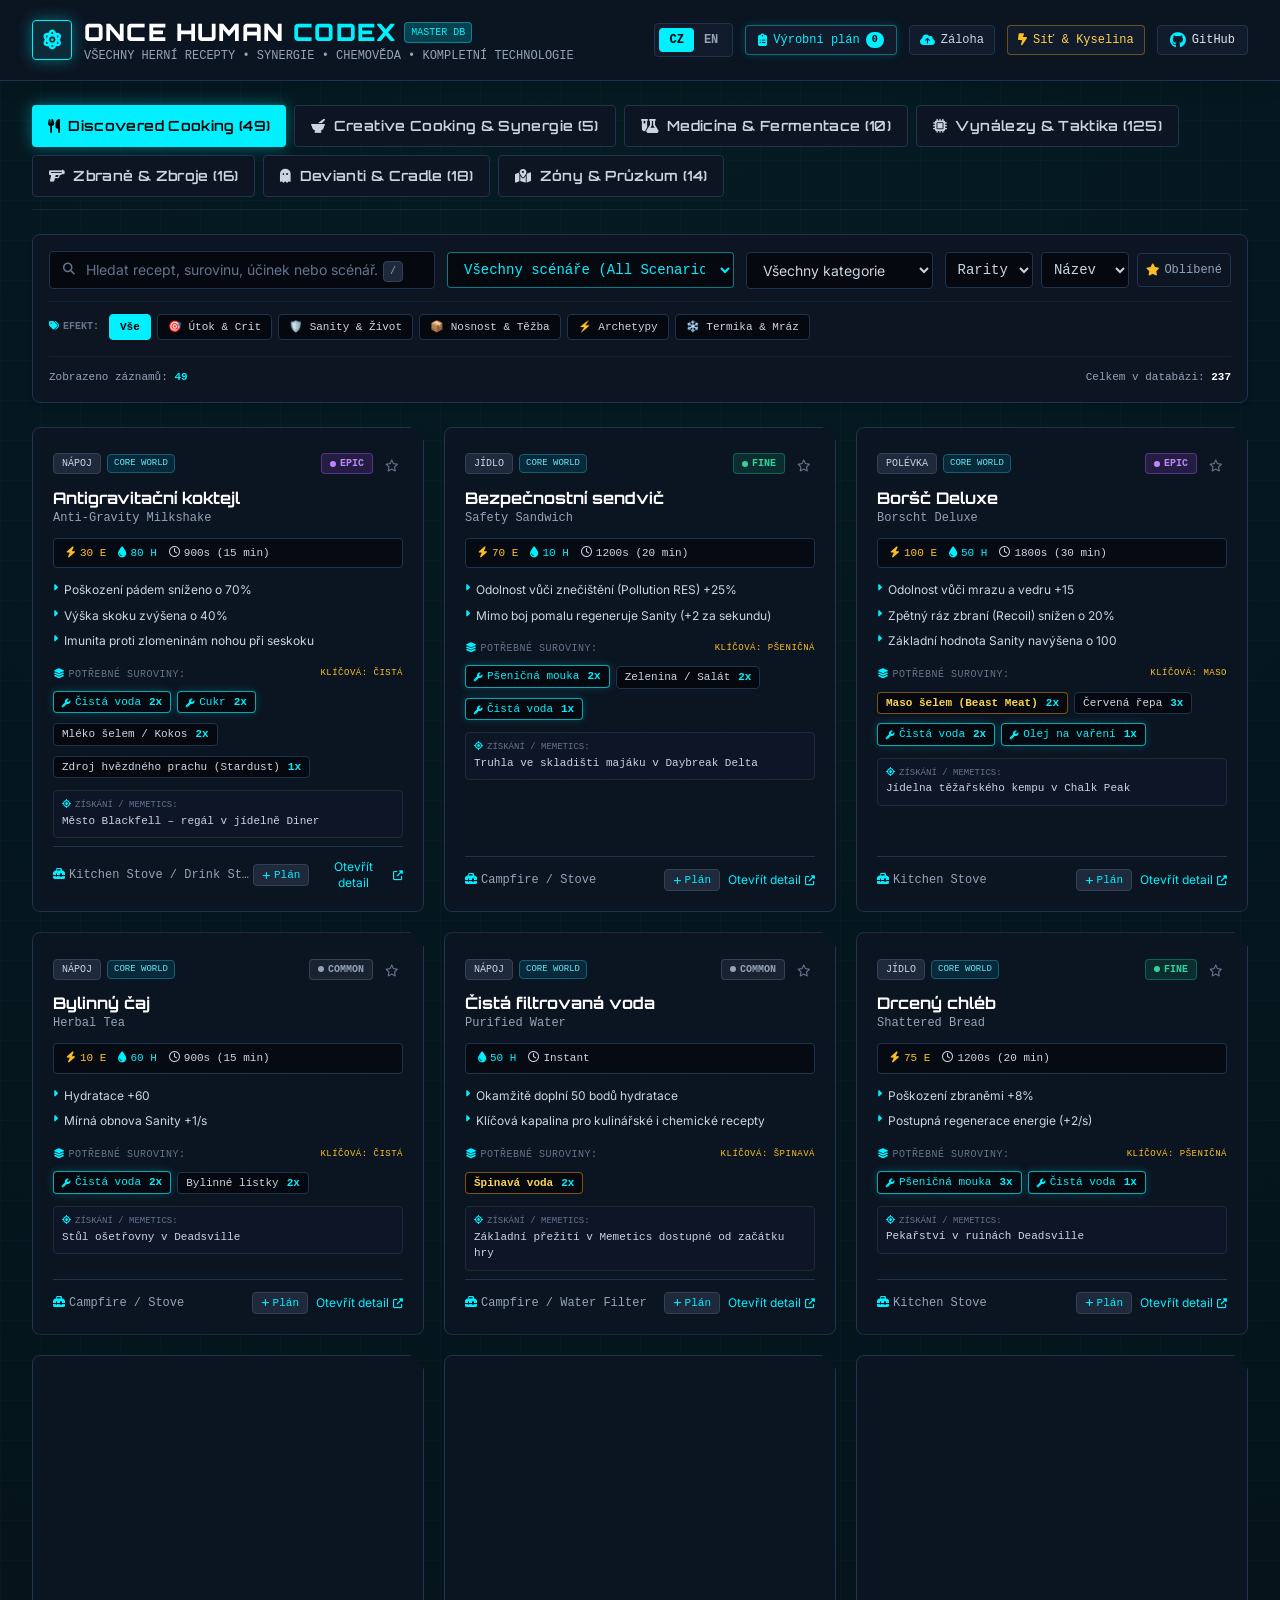
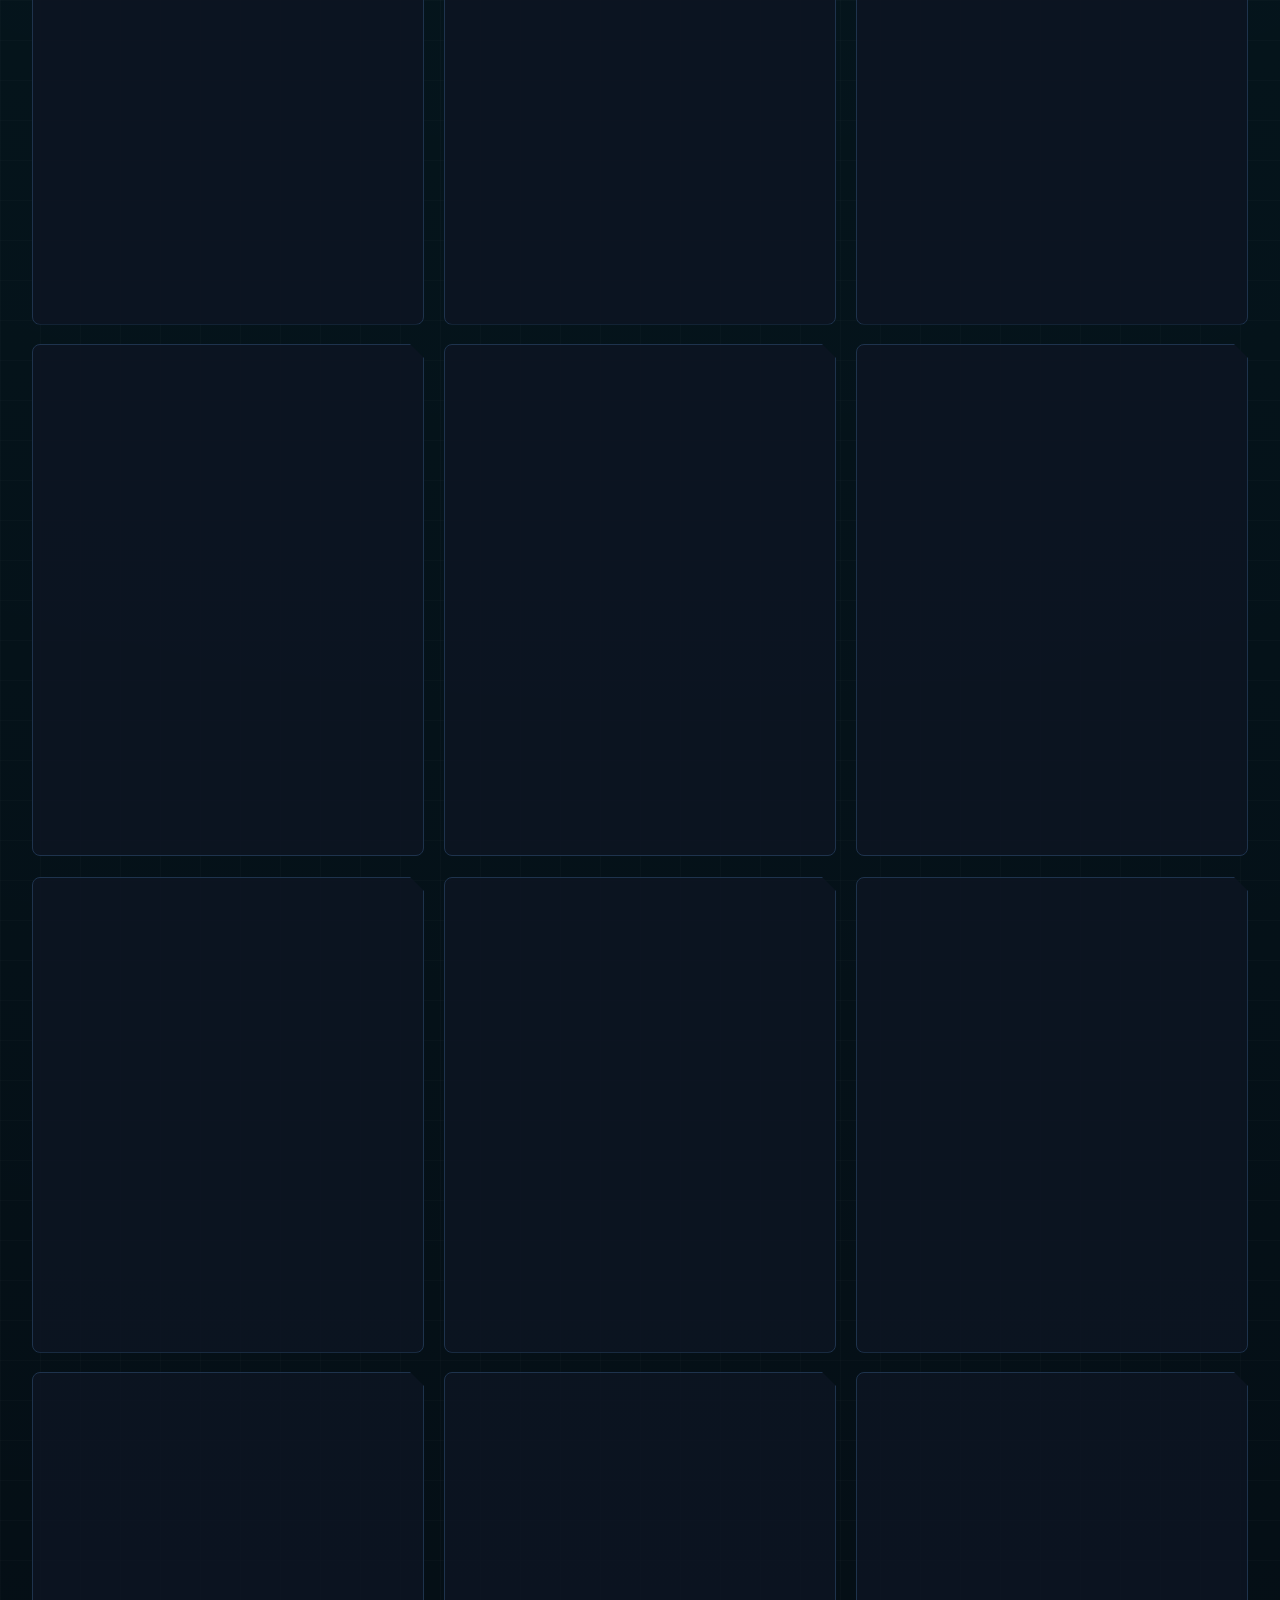
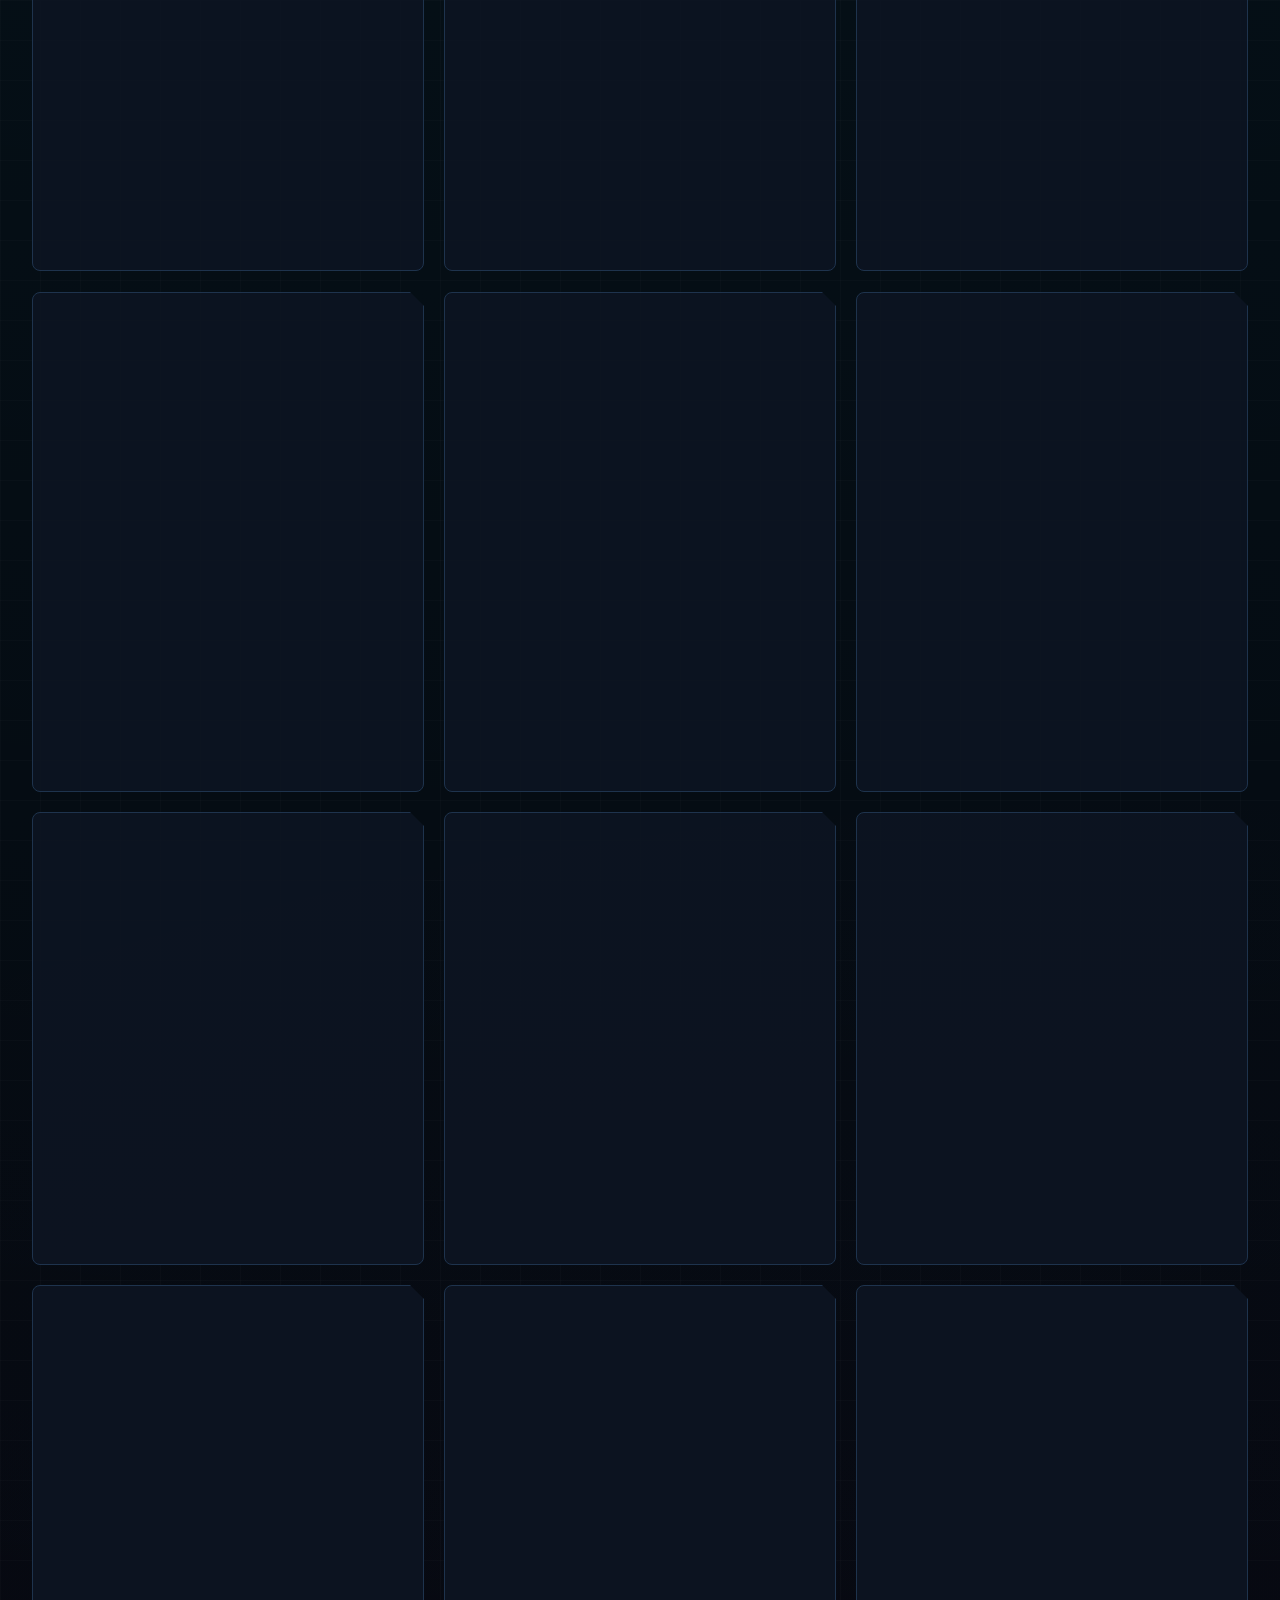
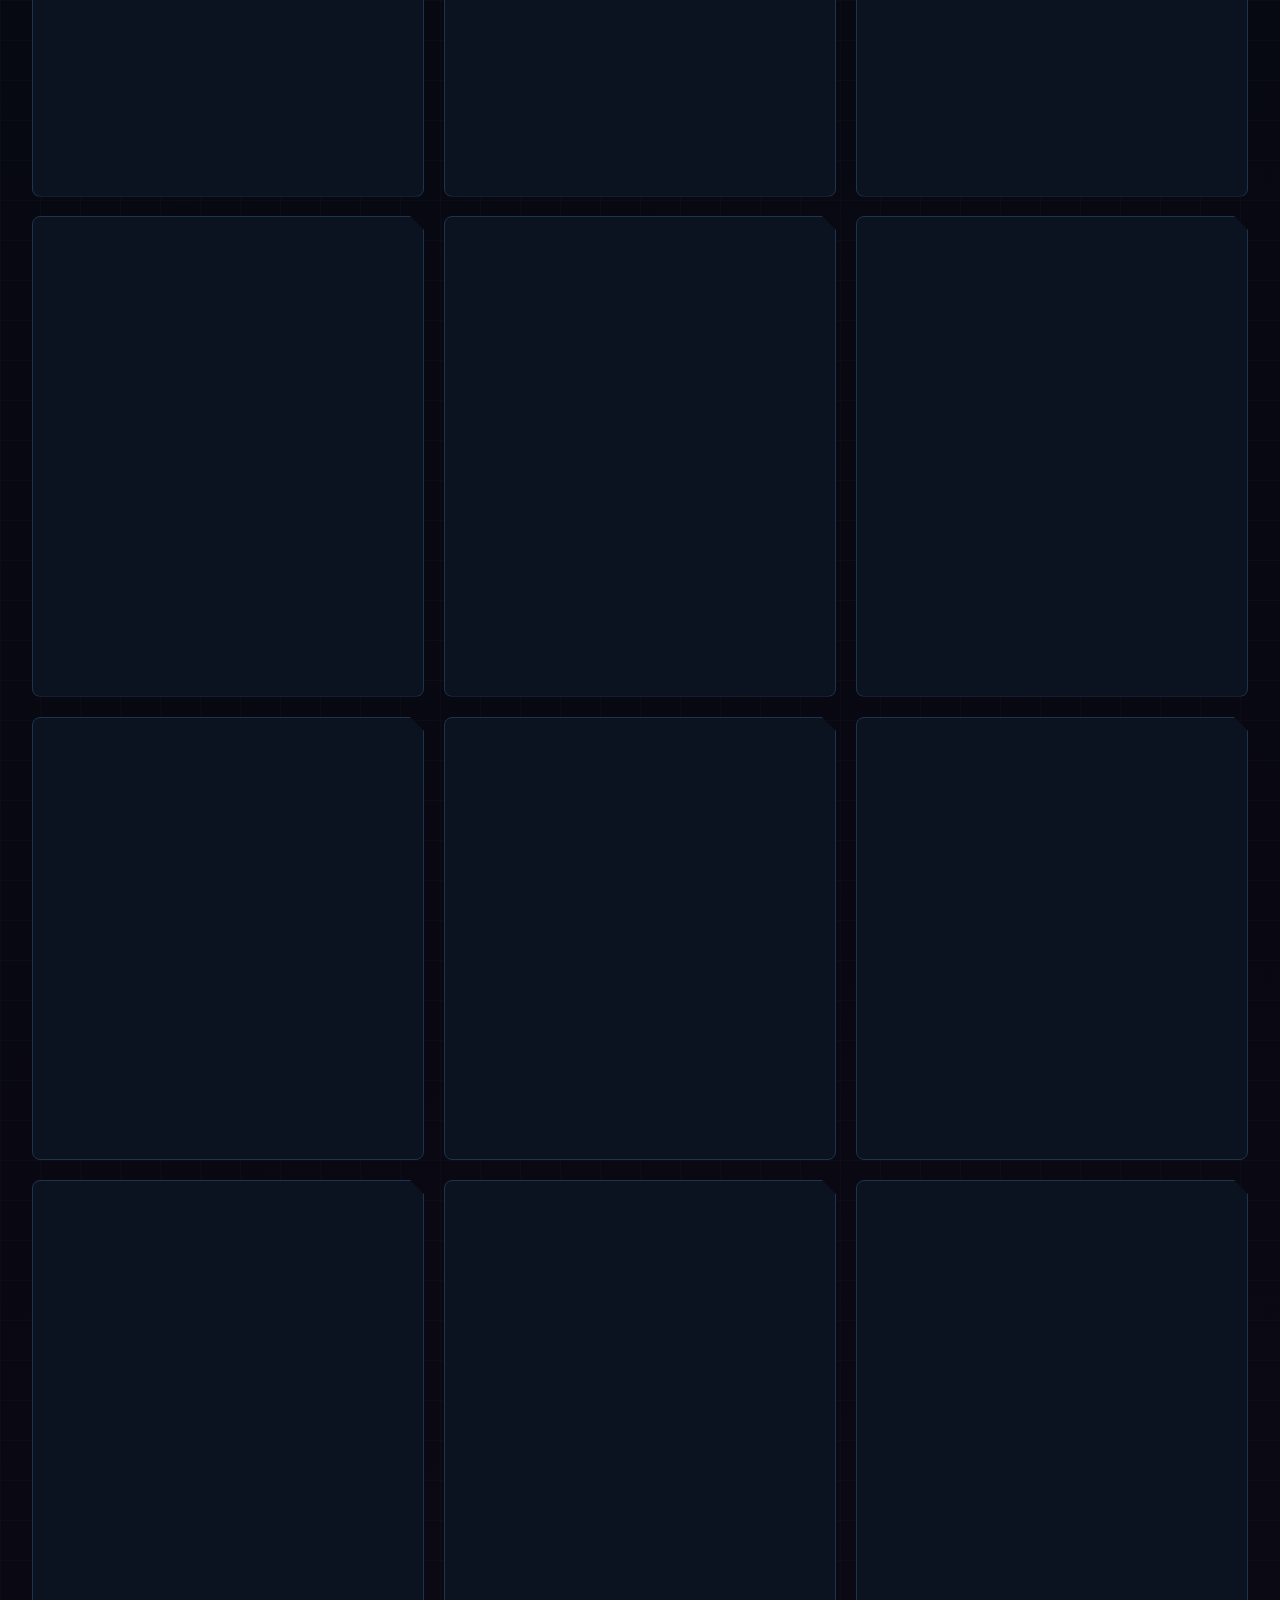
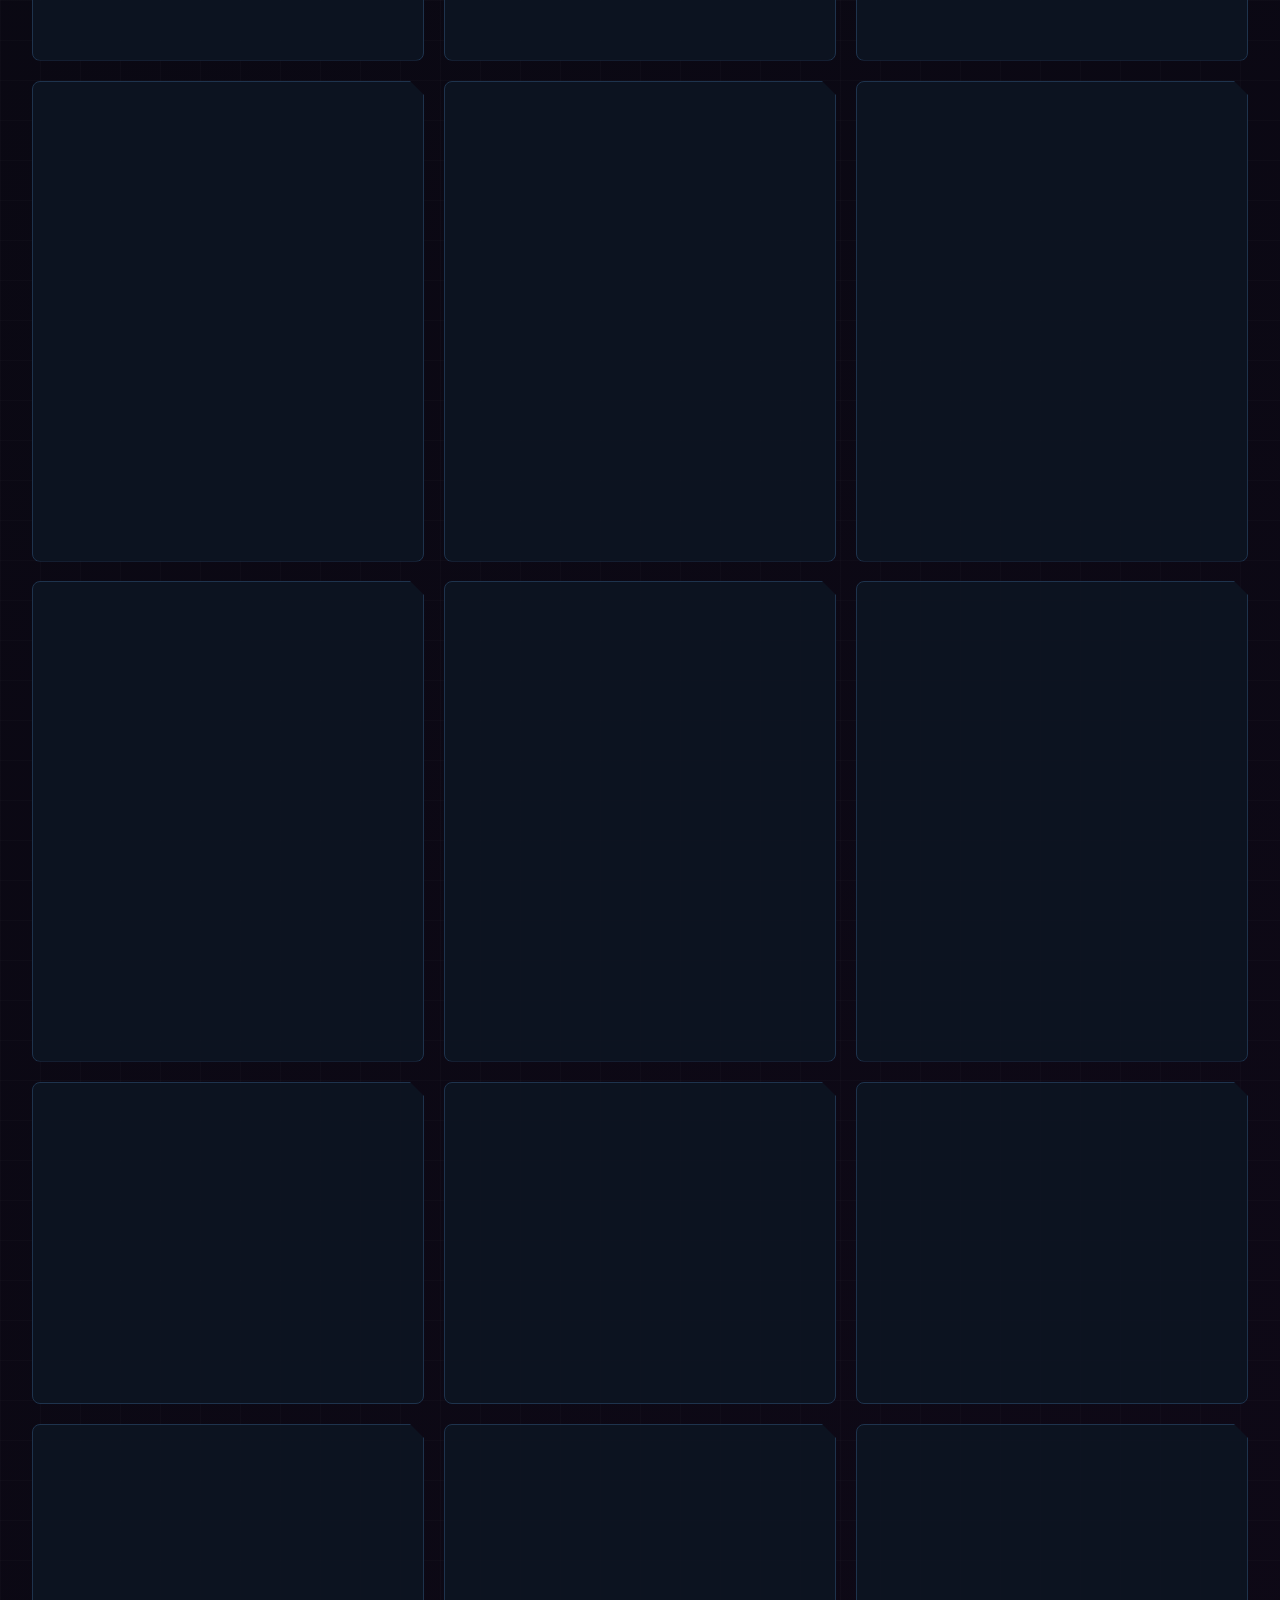
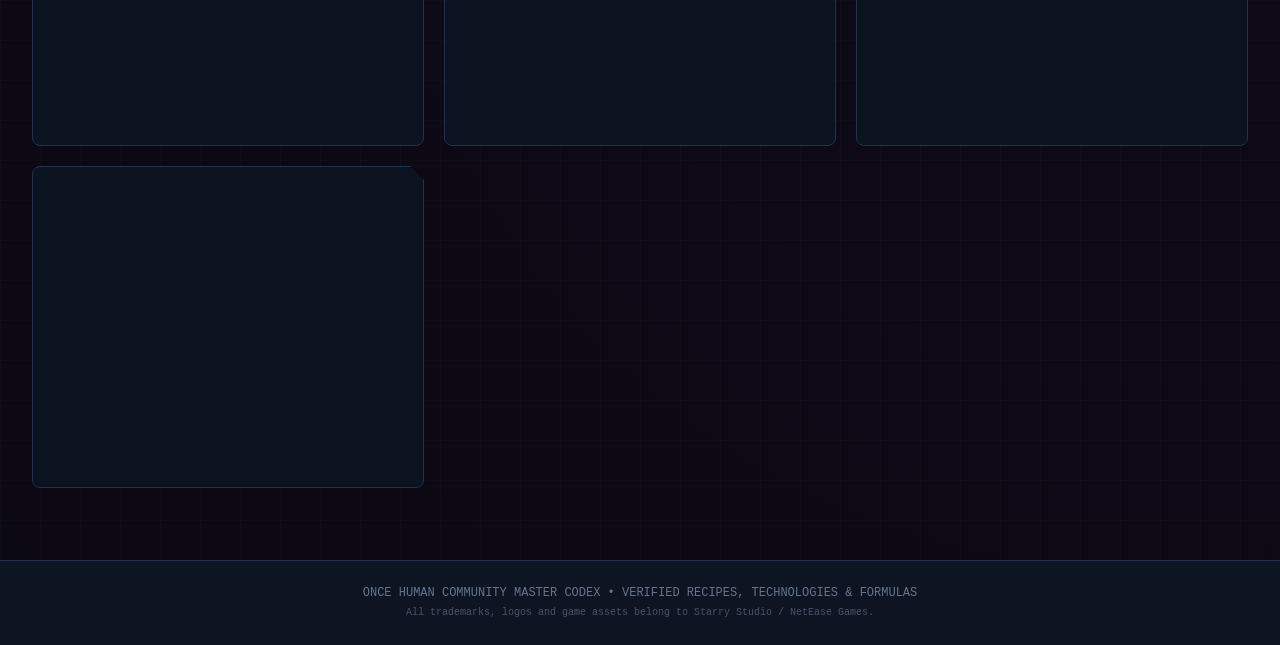
==== index.html @ 90f23971 "feat: Add interactive Power Grid & Acid Farm Automation Calculator with real-time HUD and bottleneck" ====
<!DOCTYPE html>
<html lang="cs" class="dark">
<head>
  <meta charset="UTF-8">
  <meta name="viewport" content="width=device-width, initial-scale=1.0">
  
  <title>Once Human - Master Codex & Recipe Matrix</title>
  <meta name="description" content="Kompletní komunitní databáze pro Once Human: recepty, volné vaření (Chef Matrix), synergie masových archetypů, fermentace, medicína a zbraňové vynálezy.">
  <meta name="theme-color" content="#05080f">

  <!-- Open Graph / Social Sharing -->
  <meta property="og:type" content="website">
  <meta property="og:title" content="Once Human - Master Codex & Recipe Matrix">
  <meta property="og:description" content="Kompletní komunitní databáze pro Once Human: recepty, volné vaření, synergie archetypů, chemovída a technologie.">
  <meta property="og:image" content="./icons/icon.svg">

  <!-- Favicon & PWA Manifest -->
  <link rel="icon" type="image/svg+xml" href="./icons/icon.svg">
  <link rel="manifest" href="./manifest.json">
  <link rel="apple-touch-icon" href="./icons/icon.svg">
  
  <!-- Compiled Tailwind CSS & Custom Stylesheet -->
  <link rel="stylesheet" href="./css/tailwind.min.css">
  <link rel="stylesheet" href="./css/style.css">
  
  <!-- FontAwesome Icons -->
  <link rel="stylesheet" href="https://cdnjs.cloudflare.com/ajax/libs/font-awesome/6.4.0/css/all.min.css">
  
  <!-- Google Fonts: Orbitron, Rajdhani, Inter with display=swap -->
  <link rel="preconnect" href="https://fonts.googleapis.com">
  <link rel="preconnect" href="https://fonts.gstatic.com" crossorigin>
  <link href="https://fonts.googleapis.com/css2?family=Orbitron:wght@400;600;700;900&family=Rajdhani:wght@500;600;700&family=Inter:wght@300;400;500;600;700&display=swap" rel="stylesheet">
</head>
<body class="text-slate-200 min-h-screen flex flex-col font-sans antialiased selection:bg-hud-cyan selection:text-black">

  <!-- Shared Global Portal Tooltip attached directly to body -->
  <div id="global-portal-tooltip" class="hidden opacity-0 bg-hud-surface/95 backdrop-blur-md border border-hud-cyan/80 rounded-lg p-3 shadow-[0_10px_30px_rgba(0,0,0,0.8),0_0_15px_rgba(0,240,255,0.25)] text-[11px] font-sans text-slate-200">
    <div id="portal-tooltip-header" class="font-bold text-white mb-1 flex items-center gap-1.5">
      <i class="fa-solid fa-circle-info text-hud-cyan text-xs"></i>
      <span id="portal-tooltip-name"></span>
    </div>
    <p id="portal-tooltip-loc" class="text-slate-300 text-[11px] leading-relaxed mb-2"></p>
    <div id="portal-tooltip-action" class="hidden">
      <button 
        type="button" 
        id="portal-tooltip-btn"
        class="w-full text-left bg-cyan-950/90 hover:bg-cyan-900 border border-hud-cyan/60 rounded p-1.5 text-[10px] font-mono text-hud-cyan hover:text-white flex items-center justify-between transition cursor-pointer"
      >
        <span id="portal-tooltip-btn-text"></span>
        <i class="fa-solid fa-arrow-right text-[9px]"></i>
      </button>
    </div>
  </div>

  <!-- ==================== HEADER HUD BAR ==================== -->
  <header class="sticky top-0 z-40 bg-hud-surface/90 backdrop-blur-md border-b border-hud-border shadow-lg">
    <div class="max-w-7xl mx-auto px-4 sm:px-6 lg:px-8 h-20 flex items-center justify-between">
      <!-- Title & Branding -->
      <div class="flex items-center space-x-3">
        <div class="w-10 h-10 rounded border border-hud-cyan flex items-center justify-center bg-hud-cyan/10 text-hud-cyan shadow-[0_0_15px_rgba(0,240,255,0.4)]">
          <i class="fa-solid fa-atom text-xl animate-spin-slow"></i>
        </div>
        <div>
          <div class="flex items-center space-x-2">
            <h1 class="text-xl sm:text-2xl font-orbitron font-black tracking-wider text-white">
              ONCE HUMAN <span class="text-hud-cyan">CODEX</span>
            </h1>
            <span class="text-[10px] font-mono uppercase bg-hud-cyan/20 text-hud-cyan border border-hud-cyan/40 px-1.5 py-0.5 rounded">MASTER DB</span>
          </div>
          <p id="ui-subtitle" class="text-xs font-mono text-slate-400">VŠECHNY HERNÍ RECEPTY • SYNERGIE • CHEMOVĚDA • KOMPLETNÍ TECHNOLOGIE</p>
        </div>
      </div>

      <!-- Action Buttons (Language & GitHub) -->
      <div class="flex items-center space-x-2 sm:space-x-3">
        <!-- Language Switcher -->
        <div class="flex items-center bg-hud-card border border-hud-border rounded p-1">
          <button id="lang-cs" onclick="setLanguage('cs')" class="px-2.5 py-1 rounded text-xs font-mono font-bold transition-all bg-hud-cyan text-black shadow">
            CZ
          </button>
          <button id="lang-en" onclick="setLanguage('en')" class="px-2.5 py-1 rounded text-xs font-mono font-bold transition-all text-slate-400 hover:text-white">
            EN
          </button>
        </div>

                <!-- Crafting Queue / Shopping List Button -->
        <button 
          id="queue-toggle-btn"
          onclick="openQueueModal()" 
          title="Výrobní plán a nákupní seznam surovin"
          class="relative inline-flex items-center space-x-1.5 bg-hud-card hover:bg-hud-cyan/15 border border-hud-cyan/40 hover:border-hud-cyan text-hud-cyan hover:text-white px-3 py-1.5 rounded transition-all text-xs font-mono shadow-[0_0_10px_rgba(0,240,255,0.15)] cursor-pointer"
        >
          <i class="fa-solid fa-clipboard-list text-hud-cyan"></i>
          <span class="hidden md:inline" id="queue-btn-label">Výrobní plán</span>
          <span id="queue-badge-count" class="bg-hud-cyan text-black px-1.5 py-0.2 rounded-full font-bold text-[10px] ml-1">0</span>
        </button>

                <!-- Data Backup & Sync Button -->
        <button 
          id="backup-toggle-btn"
          onclick="openBackupModal()" 
          title="Záloha a přenos dat (Export / Import)"
          class="inline-flex items-center space-x-1.5 bg-hud-card hover:bg-hud-cyan/15 border border-hud-border hover:border-hud-cyan text-slate-300 hover:text-white px-2.5 py-1.5 rounded transition-all text-xs font-mono cursor-pointer"
        >
          <i class="fa-solid fa-cloud-arrow-up text-hud-cyan"></i>
          <span class="hidden lg:inline" id="backup-btn-label">Záloha</span>
        </button>

        <!-- Power Grid & Acid Automation Calculator Button -->
        <button 
          id="grid-calc-btn"
          onclick="openGridCalcModal()" 
          title="Kalkulátor energetické sítě & farmy na kyselinu"
          class="inline-flex items-center space-x-1.5 bg-hud-card hover:bg-amber-500/15 border border-amber-500/40 hover:border-amber-400 text-amber-300 hover:text-white px-2.5 py-1.5 rounded transition-all text-xs font-mono shadow-[0_0_10px_rgba(245,158,11,0.15)] cursor-pointer"
        >
          <i class="fa-solid fa-bolt-lightning text-amber-400"></i>
          <span class="hidden md:inline" id="grid-calc-btn-label">Síť & Kyselina</span>
        </button>

        <!-- GitHub Repository Button -->
        <a href="https://github.com/bandaska-cz/Once-Human-Codex" 
           target="_blank" 
           rel="noopener noreferrer" 
           title="View on GitHub"
           class="inline-flex items-center space-x-1.5 bg-hud-card hover:bg-hud-cyan/10 border border-hud-border hover:border-hud-cyan text-slate-200 hover:text-white px-3 py-1.5 rounded transition-all text-xs font-mono">
          <i class="fa-brands fa-github text-base text-hud-cyan"></i>
          <span class="hidden sm:inline">GitHub</span>
        </a>
      </div>
    </div>
  </header>

  <!-- ==================== MAIN CONTENT CONTAINER ==================== -->
  <main class="max-w-7xl mx-auto px-4 sm:px-6 lg:px-8 py-6 flex-1 w-full">
    
    <!-- Tab Navigation Bar -->
    <div class="flex flex-wrap gap-2 mb-6 border-b border-hud-border/60 pb-3">
      <button onclick="switchTab('discovered')" id="tab-btn-discovered" class="tab-button px-4 py-2.5 rounded font-orbitron text-xs sm:text-sm font-semibold tracking-wide transition-all bg-hud-cyan text-black shadow-[0_0_15px_rgba(0,240,255,0.4)] flex items-center space-x-2">
        <i class="fa-solid fa-utensils"></i>
        <span id="tab-txt-discovered">Discovered Cooking</span>
      </button>

      <button onclick="switchTab('creative')" id="tab-btn-creative" class="tab-button px-4 py-2.5 rounded font-orbitron text-xs sm:text-sm font-semibold tracking-wide transition-all bg-hud-surface text-slate-300 hover:text-white border border-hud-border flex items-center space-x-2">
        <i class="fa-solid fa-mortar-pestle"></i>
        <span id="tab-txt-creative">Creative Cooking & Synergies</span>
      </button>

      <button onclick="switchTab('medicine')" id="tab-btn-medicine" class="tab-button px-4 py-2.5 rounded font-orbitron text-xs sm:text-sm font-semibold tracking-wide transition-all bg-hud-surface text-slate-300 hover:text-white border border-hud-border flex items-center space-x-2">
        <i class="fa-solid fa-flask-vial"></i>
        <span id="tab-txt-medicine">Medicine & Fermentation</span>
      </button>

      <button onclick="switchTab('inventions')" id="tab-btn-inventions" class="tab-button px-4 py-2.5 rounded font-orbitron text-xs sm:text-sm font-semibold tracking-wide transition-all bg-hud-surface text-slate-300 hover:text-white border border-hud-border flex items-center space-x-2">
        <i class="fa-solid fa-microchip"></i>
        <span id="tab-txt-inventions">Tech Inventions</span>
      </button>

      <button onclick="switchTab('gear')" id="tab-btn-gear" class="tab-button px-4 py-2.5 rounded font-orbitron text-xs sm:text-sm font-semibold tracking-wide transition-all bg-hud-surface text-slate-300 hover:text-white border border-hud-border flex items-center space-x-2">
        <i class="fa-solid fa-gun"></i>
        <span id="tab-txt-gear">Weapons & Armor</span>
      </button>

      <button onclick="switchTab('deviants')" id="tab-btn-deviants" class="tab-button px-4 py-2.5 rounded font-orbitron text-xs sm:text-sm font-semibold tracking-wide transition-all bg-hud-surface text-slate-300 hover:text-white border border-hud-border flex items-center space-x-2">
        <i class="fa-solid fa-ghost"></i>
        <span id="tab-txt-deviants">Deviants & Cradle</span>
      </button>

      <button onclick="switchTab('zones')" id="tab-btn-zones" class="tab-button px-4 py-2.5 rounded font-orbitron text-xs sm:text-sm font-semibold tracking-wide transition-all bg-hud-surface text-slate-300 hover:text-white border border-hud-border flex items-center space-x-2">
        <i class="fa-solid fa-map-location-dot"></i>
        <span id="tab-txt-zones">Zones & Exploration</span>
      </button>
    </div>

    <!-- Interactive Cooking Synergy Matrix / Calculator (Visible in Creative Tab) -->
    <div id="creative-calculator-panel" class="hidden mb-8 bg-hud-surface border border-hud-purple/50 rounded-lg p-5 relative overflow-hidden shadow-2xl">
      <div class="flex flex-col md:flex-row items-start md:items-center justify-between pb-4 mb-4 border-b border-hud-border gap-2">
        <div>
          <div class="flex items-center space-x-2">
            <span class="w-3 h-3 rounded-full bg-hud-purple animate-ping"></span>
            <h2 id="calc-title" class="font-orbitron font-bold text-white text-base sm:text-lg">CHEF MATRIX: VOLNÉ VAŘENÍ A ARCHETYPY</h2>
          </div>
          <p id="calc-desc" class="text-xs font-mono text-slate-400 mt-1">Naklikejte kombinaci masa a surovin pro simulaci archetypů a buffů</p>
        </div>
        <button onclick="resetSynergyCalc()" class="text-xs font-mono px-3 py-1 bg-hud-border/40 hover:bg-hud-border border border-slate-600 rounded text-slate-300 transition">
          <i class="fa-solid fa-rotate-left mr-1"></i> Reset
        </button>
      </div>

      <!-- Ingredient Selectors -->
      <div class="grid grid-cols-1 sm:grid-cols-2 lg:grid-cols-4 gap-4 mb-4">
        <!-- Slot 1: Meat Archetype -->
        <div class="bg-hud-card p-3 rounded border border-hud-border">
          <label id="lbl-slot1" class="text-[11px] font-mono text-slate-400 uppercase block mb-1">Maso / Archetyp</label>
          <select id="calc-slot-meat" onchange="calculateSynergies()" class="w-full bg-hud-bg border border-hud-border text-white text-xs rounded px-2.5 py-1.5 focus:border-hud-cyan outline-none">
            <option value="none">-- Prázdné --</option>
            <option value="deer">Pristine Deer (+Vulnerability on Bullseye)</option>
            <option value="beast">Pristine Beast (+Melee & Shrapnel)</option>
            <option value="rabbit">Pristine Rabbit (+Fast Gunner Attack)</option>
            <option value="pork">Pork (+Unstable Bomber DMG)</option>
            <option value="goat">Pristine Goat (+Burn DMG)</option>
            <option value="bear">Pristine Bear (+Shrapnel & Health)</option>
            <option value="polar_bear">Polar Bear (Way of Winter: Cryo & Frost DMG)</option>
            <option value="croc">Crocodile (+Shock DMG)</option>
            <option value="turtle">Fine Turtle (+Fortress Warfare DMG)</option>
            <option value="fish">Rare Fish (+Crit & Weakspot)</option>
          </select>
        </div>
        <!-- Slot 2: Vegetable & Crop -->
        <div class="bg-hud-card p-3 rounded border border-hud-border">
          <label id="lbl-slot2" class="text-[11px] font-mono text-slate-400 uppercase block mb-1">Zelenina / Plodina</label>
          <select id="calc-slot-veg" onchange="calculateSynergies()" class="w-full bg-hud-bg border border-hud-border text-white text-xs rounded px-2.5 py-1.5 focus:border-hud-cyan outline-none">
            <option value="none">-- Prázdné --</option>
            <option value="corn">Kukuřice / Pšenice (Energy & Stamina)</option>
            <option value="deviated_saffron">Deviated Saffron (+Crop Effect 40%)</option>
            <option value="deviated_pumpkin">Deviated Pumpkin (+PSI Intensity)</option>
            <option value="mushrooms">Morel / Matsutake (Sanity & Pollution RES)</option>
          </select>
        </div>
        <!-- Slot 3: Spice & Flavoring -->
        <div class="bg-hud-card p-3 rounded border border-hud-border">
          <label id="lbl-slot3" class="text-[11px] font-mono text-slate-400 uppercase block mb-1">Byliny & Koření</label>
          <select id="calc-slot-spice" onchange="calculateSynergies()" class="w-full bg-hud-bg border border-hud-border text-white text-xs rounded px-2.5 py-1.5 focus:border-hud-cyan outline-none">
            <option value="none">-- Prázdné --</option>
            <option value="pepper">Peppercorn (+Success Rate, Pálivý buff)</option>
            <option value="sugar">Cukr (+20% Dish Energy)</option>
            <option value="salt">Rock Salt (+100% Dish Durability)</option>
            <option value="stardust_salt">Stardust Salt (Dish never spoils, -Sanity)</option>
          </select>
        </div>
        <!-- Slot 4: Enhancer & Catalyst -->
        <div class="bg-hud-card p-3 rounded border border-hud-border">
          <label id="lbl-slot4" class="text-[11px] font-mono text-slate-400 uppercase block mb-1">Zesilovač / Katalyzátor</label>
          <select id="calc-slot-enhancer" onchange="calculateSynergies()" class="w-full bg-hud-bg border border-hud-border text-white text-xs rounded px-2.5 py-1.5 focus:border-hud-cyan outline-none">
            <option value="none">-- Bez zesilovače --</option>
            <option value="stardust">Stardust Source (+50% Buff Magnitude)</option>
            <option value="butter">Máslo (+30% Magnitude, -Non-meat)</option>
            <option value="cheese">Sýr (+30% Magnitude, -30% Trvání)</option>
            <option value="oil">Kukuřičný olej (+20% Durability)</option>
          </select>
        </div>
      </div>

      <!-- Result Card -->
      <div id="calc-result" class="p-3 bg-hud-bg/80 border border-hud-cyan/40 rounded flex flex-col sm:flex-row items-start sm:items-center justify-between gap-3">
        <div>
          <span class="text-[10px] font-mono uppercase text-hud-cyan tracking-wider">Výsledná kombinace:</span>
          <div id="calc-result-title" class="font-orbitron font-bold text-white text-sm">Základní polévka / Restovaná směs</div>
          <p id="calc-result-effects" class="text-xs font-mono text-slate-300 mt-0.5">Vyberte alespoň jednu surovinu výše pro výpočet synergie.</p>
        </div>
        <div class="text-right flex items-center space-x-3 text-xs font-mono">
          <span class="text-amber-400"><i class="fa-solid fa-bolt mr-1"></i>Energy: <strong id="calc-res-energy">0</strong></span>
          <span class="text-hud-cyan"><i class="fa-solid fa-droplet mr-1"></i>Hydration: <strong id="calc-res-hydro">0</strong></span>
        </div>
      </div>
    </div>

    <!-- Search & Filter Controls -->
    <div class="bg-hud-surface border border-hud-border rounded-lg p-4 mb-6 shadow-md">
      <div class="grid grid-cols-1 sm:grid-cols-2 lg:grid-cols-12 gap-3 items-center">
        <!-- Search Input with Keyboard shortcut indicator -->
        <div class="lg:col-span-4 relative">
          <i class="fa-solid fa-magnifying-glass absolute left-3.5 top-3 text-slate-500 text-xs"></i>
          <input 
            type="text" 
            id="searchInput" 
            oninput="handleSearch(this.value)"
            placeholder="Hledat recept, surovinu, účinek nebo scénář... (stisk /)" 
            class="w-full bg-hud-bg border border-hud-border rounded pl-9 pr-14 py-2 text-xs sm:text-sm text-white placeholder-slate-500 focus:outline-none focus:border-hud-cyan transition font-sans"
          >
          <span class="absolute right-8 top-2.5 hidden sm:inline-block text-[10px] font-mono bg-slate-800 text-slate-400 border border-slate-700 px-1.5 py-0.5 rounded pointer-events-none">/</span>
          <button id="clearSearchBtn" onclick="clearSearch()" class="hidden absolute right-3 top-2.5 text-slate-400 hover:text-white">
            <i class="fa-solid fa-xmark text-xs"></i>
          </button>
        </div>

        <!-- Scenario Filter -->
        <div class="lg:col-span-3">
          <select id="filterScenario" onchange="handleScenarioFilter(this.value)" class="w-full bg-hud-bg border border-hud-cyan/50 rounded px-3 py-2 text-xs sm:text-sm text-hud-cyan focus:outline-none focus:border-hud-cyan transition font-mono">
            <option value="all">Všechny scénáře (All Scenarios)</option>
            <option value="core">Univerzální (All Core Scenarios)</option>
            <option value="manibus">Manibus / Evolution's Call</option>
            <option value="winter">The Way of Winter (Arktický)</option>
            <option value="prismverse">Prismverse's Clash</option>
          </select>
        </div>

        <!-- Category Dropdown -->
        <div class="lg:col-span-2">
          <select id="filterCategory" onchange="handleCategoryFilter(this.value)" class="w-full bg-hud-bg border border-hud-border rounded px-3 py-2 text-xs sm:text-sm text-slate-300 focus:outline-none focus:border-hud-cyan transition">
            <option value="all">Všechny kategorie</option>
          </select>
        </div>

        <!-- Rarity, Sort & Favorites Controls -->
        <div class="lg:col-span-3 flex gap-2 items-center">
          <select id="filterRarity" onchange="handleRarityFilter(this.value)" class="w-1/3 bg-hud-bg border border-hud-border rounded px-2 py-2 text-xs sm:text-sm text-slate-300 focus:outline-none focus:border-hud-cyan transition font-mono">
            <option value="all">Rarity</option>
            <option value="Legendary">Legendary</option>
            <option value="Epic">Epic</option>
            <option value="Rare">Rare</option>
            <option value="Fine">Fine</option>
            <option value="Common">Common</option>
          </select>

          <select id="sortCriterion" onchange="handleSortChange(this.value)" class="w-1/3 bg-hud-bg border border-hud-border rounded px-2 py-2 text-xs sm:text-sm text-slate-300 focus:outline-none focus:border-hud-cyan transition font-mono">
            <option value="name-asc">A → Z</option>
            <option value="name-desc">Z → A</option>
            <option value="ing-asc">Ingredience</option>
            <option value="rarity-desc">Rarita</option>
          </select>

          <!-- Favorites Quick Toggle Button -->
          <button 
            type="button"
            id="filter-favorites-btn" 
            onclick="toggleFavoritesOnly()" 
            title="Filtrovat pouze oblíbené recepty"
            class="w-1/3 px-2 py-2 bg-hud-surface text-slate-400 hover:text-amber-400 border border-hud-border rounded text-xs font-mono flex items-center justify-center gap-1 transition cursor-pointer"
          >
            <i class="fa-solid fa-star text-amber-400"></i>
            <span class="hidden xl:inline">Oblíbené</span>
          </button>
        </div>
      </div>

            <!-- Quick Buff Effect Pills -->
      <div class="mt-3 pt-3 border-t border-hud-border/40 flex items-center gap-1.5 overflow-x-auto pb-1 text-xs font-mono">
        <span class="text-slate-500 text-[10px] uppercase font-bold shrink-0 mr-1"><i class="fa-solid fa-tags text-hud-cyan mr-1"></i>Efekt:</span>
        <button type="button" onclick="selectEffectTag('all')" id="tag-pill-all" class="tag-pill px-2.5 py-1 rounded border text-[11px] transition whitespace-nowrap bg-hud-cyan text-black border-hud-cyan font-bold shadow cursor-pointer">Vše</button>
        <button type="button" onclick="selectEffectTag('combat')" id="tag-pill-combat" class="tag-pill px-2.5 py-1 rounded border text-[11px] transition whitespace-nowrap bg-hud-bg text-slate-300 border-hud-border hover:border-hud-cyan hover:text-white cursor-pointer">🎯 Útok & Crit</button>
        <button type="button" onclick="selectEffectTag('survival')" id="tag-pill-survival" class="tag-pill px-2.5 py-1 rounded border text-[11px] transition whitespace-nowrap bg-hud-bg text-slate-300 border-hud-border hover:border-hud-cyan hover:text-white cursor-pointer">🛡️ Sanity & Život</button>
        <button type="button" onclick="selectEffectTag('utility')" id="tag-pill-utility" class="tag-pill px-2.5 py-1 rounded border text-[11px] transition whitespace-nowrap bg-hud-bg text-slate-300 border-hud-border hover:border-hud-cyan hover:text-white cursor-pointer">📦 Nosnost & Těžba</button>
        <button type="button" onclick="selectEffectTag('archetypes')" id="tag-pill-archetypes" class="tag-pill px-2.5 py-1 rounded border text-[11px] transition whitespace-nowrap bg-hud-bg text-slate-300 border-hud-border hover:border-hud-cyan hover:text-white cursor-pointer">⚡ Archetypy</button>
        <button type="button" onclick="selectEffectTag('thermal')" id="tag-pill-thermal" class="tag-pill px-2.5 py-1 rounded border text-[11px] transition whitespace-nowrap bg-hud-bg text-slate-300 border-hud-border hover:border-hud-cyan hover:text-white cursor-pointer">❄️ Termika & Mráz</button>
      </div>

      <!-- Quick Stats & Counter -->
      <div class="mt-3 pt-3 border-t border-hud-border/40 flex items-center justify-between text-[11px] font-mono text-slate-400">
        <span id="results-count">Zobrazeno záznamů: <strong class="text-hud-cyan">0</strong></span>
        <span id="total-db-count">Celkem v databázi: <strong class="text-white">0</strong></span>
      </div>
    </div>

    <!-- Recipe Cards Grid -->
    <div id="recipes-grid" class="grid grid-cols-1 md:grid-cols-2 lg:grid-cols-3 gap-5">
      <!-- Dynamic cards rendered here -->
    </div>

    <!-- Empty State -->
    <div id="empty-state" class="hidden text-center py-16 bg-hud-surface/40 border border-hud-border rounded-lg">
      <i class="fa-solid fa-radar text-4xl text-slate-600 mb-3 animate-pulse"></i>
      <h3 class="font-orbitron font-bold text-white text-base">Žádný recept nenalezen</h3>
      <p class="text-xs font-mono text-slate-400 mt-1">Zkuste upravit hledaný výraz nebo resetovat filtry scénáře a kategorií.</p>
    </div>

  </main>

  <!-- ==================== DETAIL MODAL (WITH BREADCRUMB HISTORY) ==================== -->
  <div id="detail-modal" class="hidden fixed inset-0 z-50 flex items-center justify-center p-4 bg-black/80 backdrop-blur-sm">
    <div class="bg-hud-surface border border-hud-cyan/50 rounded-lg max-w-2xl w-full p-6 relative max-h-[90vh] overflow-y-auto shadow-[0_0_30px_rgba(0,240,255,0.2)]">
      <!-- Close Button -->
      <button onclick="closeModal()" title="Zavřít (Esc)" class="absolute top-4 right-4 text-slate-400 hover:text-white transition w-8 h-8 rounded border border-hud-border flex items-center justify-center bg-hud-card">
        <i class="fa-solid fa-xmark text-sm"></i>
      </button>

      <div id="modal-content">
        <!-- Rendered dynamically -->
      </div>
    </div>
  </div>

  <!-- ==================== CRAFTING QUEUE & FARMING LIST MODAL ==================== -->
  <div id="craft-queue-modal" class="hidden fixed inset-0 z-50 flex items-center justify-center p-4 bg-black/80 backdrop-blur-sm">
    <div class="bg-hud-surface border border-hud-cyan/50 rounded-lg max-w-3xl w-full p-6 relative max-h-[90vh] overflow-y-auto shadow-[0_0_30px_rgba(0,240,255,0.25)]">
      <!-- Close Button -->
      <button onclick="closeQueueModal()" title="Zavřít (Esc)" class="absolute top-4 right-4 text-slate-400 hover:text-white transition w-8 h-8 rounded border border-hud-border flex items-center justify-center bg-hud-card cursor-pointer">
        <i class="fa-solid fa-xmark text-sm"></i>
      </button>

      <div id="queue-modal-content">
        <!-- Rendered dynamically -->
      </div>
    </div>
  </div>

  
  <!-- ==================== DATA BACKUP & SYNC MODAL ==================== -->
  <div id="backup-modal" class="hidden fixed inset-0 z-50 flex items-center justify-center p-4 bg-black/80 backdrop-blur-sm">
    <div class="bg-hud-surface border border-hud-cyan/50 rounded-lg max-w-md w-full p-6 relative max-h-[90vh] overflow-y-auto shadow-[0_0_30px_rgba(0,240,255,0.25)]">
      <!-- Close Button -->
      <button onclick="closeBackupModal()" title="Zavřít (Esc)" class="absolute top-4 right-4 text-slate-400 hover:text-white transition w-8 h-8 rounded border border-hud-border flex items-center justify-center bg-hud-card cursor-pointer">
        <i class="fa-solid fa-xmark text-sm"></i>
      </button>

      <div class="flex items-center gap-2.5 mb-2 pb-3 border-b border-hud-border">
        <div class="w-8 h-8 rounded bg-hud-cyan/10 border border-hud-cyan flex items-center justify-center text-hud-cyan">
          <i class="fa-solid fa-database text-sm"></i>
        </div>
        <div>
          <h3 id="backup-modal-title" class="font-orbitron font-bold text-white text-base">ZÁLOHA A PŘENOS DAT</h3>
          <p id="backup-modal-desc" class="text-[11px] font-mono text-slate-400">Exportujte své oblíbené recepty a výrobní plán do JSON souboru.</p>
        </div>
      </div>

      <div class="space-y-4 my-4">
        <!-- Export Box -->
        <div class="p-3.5 bg-hud-bg border border-hud-border rounded-lg">
          <div class="text-xs font-bold text-white mb-1 flex items-center gap-1.5">
            <i class="fa-solid fa-file-export text-hud-cyan"></i>
            <span>Exportovat data</span>
          </div>
          <p class="text-[11px] text-slate-400 mb-3">Stáhněte si záložní soubor obsahující vaše označené oblíbené položky i aktuální výrobní plán.</p>
          <button onclick="exportUserData()" class="w-full py-2 bg-hud-cyan/20 hover:bg-hud-cyan/30 border border-hud-cyan/60 rounded text-hud-cyan hover:text-white text-xs font-mono font-bold transition flex items-center justify-center gap-2 cursor-pointer">
            <i class="fa-solid fa-download"></i>
            <span id="btn-export-label">Stáhnout zálohu (JSON)</span>
          </button>
        </div>

        <!-- Import Box -->
        <div class="p-3.5 bg-hud-bg border border-hud-border rounded-lg">
          <div class="text-xs font-bold text-white mb-1 flex items-center gap-1.5">
            <i class="fa-solid fa-file-import text-amber-400"></i>
            <span>Importovat data</span>
          </div>
          <p class="text-[11px] text-slate-400 mb-3">Obnovte svá data ze záložního JSON souboru z jiného zařízení nebo prohlížeče.</p>
          <label class="w-full py-2 bg-slate-800 hover:bg-slate-700 border border-slate-600 rounded text-slate-200 hover:text-white text-xs font-mono font-bold transition flex items-center justify-center gap-2 cursor-pointer">
            <i class="fa-solid fa-upload"></i>
            <span id="btn-import-label">Vybrat soubor k importu</span>
            <input type="file" id="backup-file-input" accept=".json" onchange="importUserData(event)" class="hidden">
          </label>
        </div>
      </div>
    </div>
  </div>

  <!-- ==================== POWER GRID & ACID AUTOMATION CALCULATOR MODAL ==================== -->
  <div id="grid-calc-modal" class="hidden fixed inset-0 z-50 flex items-center justify-center p-4 bg-black/80 backdrop-blur-sm">
    <div class="bg-hud-surface border border-amber-500/50 rounded-lg max-w-3xl w-full p-6 relative max-h-[90vh] overflow-y-auto shadow-[0_0_30px_rgba(245,158,11,0.25)]">
      <!-- Close Button -->
      <button onclick="closeGridCalcModal()" title="Zavřít (Esc)" class="absolute top-4 right-4 text-slate-400 hover:text-white transition w-8 h-8 rounded border border-hud-border flex items-center justify-center bg-hud-card cursor-pointer">
        <i class="fa-solid fa-xmark text-sm"></i>
      </button>

      <!-- Modal Header -->
      <div class="flex items-center gap-3 mb-4 pb-3 border-b border-hud-border">
        <div class="w-10 h-10 rounded bg-amber-500/10 border border-amber-500/60 flex items-center justify-center text-amber-400 shadow-[0_0_15px_rgba(245,158,11,0.3)]">
          <i class="fa-solid fa-bolt-lightning text-lg"></i>
        </div>
        <div>
          <h3 id="grid-modal-title" class="font-orbitron font-bold text-white text-base sm:text-lg">KALKULÁTOR ENERGETICKÉ SÍTĚ & AUTOMATIZACE KYSELINY</h3>
          <p id="grid-modal-desc" class="text-xs font-mono text-slate-400">Simulace výkonu generátorů, spotřeby báze a hodinové výtěžnosti farem na kyselinu.</p>
        </div>
      </div>

      <!-- Tab Switcher (Power Grid vs Acid Farm) -->
      <div class="flex gap-2 mb-5 border-b border-hud-border/60 pb-3">
        <button id="grid-tab-btn-power" onclick="switchGridCalcTab('power')" class="px-4 py-2 rounded font-orbitron text-xs font-bold transition-all bg-amber-500 text-black shadow-[0_0_12px_rgba(245,158,11,0.4)] flex items-center gap-2">
          <i class="fa-solid fa-plug"></i>
          <span id="grid-tab-lbl-power">Energetická síť</span>
        </button>
        <button id="grid-tab-btn-acid" onclick="switchGridCalcTab('acid')" class="px-4 py-2 rounded font-orbitron text-xs font-bold transition-all bg-hud-card text-slate-300 hover:text-white border border-hud-border flex items-center gap-2">
          <i class="fa-solid fa-flask"></i>
          <span id="grid-tab-lbl-acid">Farma na kyselinu</span>
        </button>
        <button onclick="resetGridCalc()" title="Resetovat kalkulátor na výchozí hodnoty" class="ml-auto px-3 py-1.5 rounded bg-slate-800 hover:bg-slate-700 border border-slate-700 text-slate-400 hover:text-white text-xs font-mono transition flex items-center gap-1.5 cursor-pointer">
          <i class="fa-solid fa-rotate-left"></i>
          <span>Reset</span>
        </button>
      </div>

      <!-- Container where current calculator tab is dynamically rendered -->
      <div id="grid-calc-content">
        <!-- Rendered by renderGridCalc() -->
      </div>
    </div>
  </div>

  <!-- ==================== FOOTER ==================== -->
  <footer class="mt-12 bg-hud-surface border-t border-hud-border py-6 text-center text-xs font-mono text-slate-500">
    <div class="max-w-7xl mx-auto px-4">
      <p>ONCE HUMAN COMMUNITY MASTER CODEX • VERIFIED RECIPES, TECHNOLOGIES & FORMULAS</p>
      <p class="mt-1 text-[10px] text-slate-600">All trademarks, logos and game assets belong to Starry Studio / NetEase Games.</p>
    </div>
  </footer>

  <!-- ==================== SCRIPTS & DATA ==================== -->
  <script src="./data/database.js"></script>
  <script src="./js/app.js"></script>
</body>
</html>
---- css/style.css ----
/* ==========================================================================
   ONCE HUMAN CODEX - CUSTOM HUD STYLES
   ========================================================================== */

body {
  background-color: #05080f;
  background-image: 
    radial-gradient(circle at 50% 0%, rgba(0, 240, 255, 0.08) 0%, transparent 60%),
    radial-gradient(circle at 90% 90%, rgba(181, 23, 158, 0.05) 0%, transparent 50%),
    linear-gradient(to right, rgba(255, 255, 255, 0.015) 1px, transparent 1px),
    linear-gradient(to bottom, rgba(255, 255, 255, 0.015) 1px, transparent 1px);
  background-size: 100% 100%, 100% 100%, 40px 40px, 40px 40px;
}

/* Cyberpunk / Tactical HUD angled corner */
.hud-cut-tr {
  clip-path: polygon(0 0, calc(100% - 14px) 0, 100% 14px, 100% 100%, 0 100%);
}

/* Global Body-Level Floating Tooltip (Immune to card clipping) */
#global-portal-tooltip {
  position: fixed;
  width: 290px;
  max-width: calc(100vw - 32px);
  z-index: 99999;
  pointer-events: auto;
  transition: opacity 0.15s ease-out, transform 0.15s ease-out;
}

#global-portal-tooltip::before {
  content: '';
  position: absolute;
  top: -8px;
  bottom: -8px;
  left: -8px;
  right: -8px;
  background: transparent;
  z-index: -1;
}

/* Custom Tactical Scrollbars */
::-webkit-scrollbar {
  width: 6px;
  height: 6px;
}
::-webkit-scrollbar-track {
  background: #05080f;
}
::-webkit-scrollbar-thumb {
  background: #1e334d;
  border-radius: 3px;
}
::-webkit-scrollbar-thumb:hover {
  background: #00f0ff;
}

/* Modern Web Performance: Off-screen card rendering deferral */
.recipe-card-deferred {
  content-visibility: auto;
  contain-intrinsic-size: auto none auto 280px;
}

/* Subtle glow animations */
@keyframes pulseGlow {
  0%, 100% { opacity: 0.6; }
  50% { opacity: 1; }
}
.animate-pulse-glow {
  animation: pulseGlow 3s ease-in-out infinite;
}
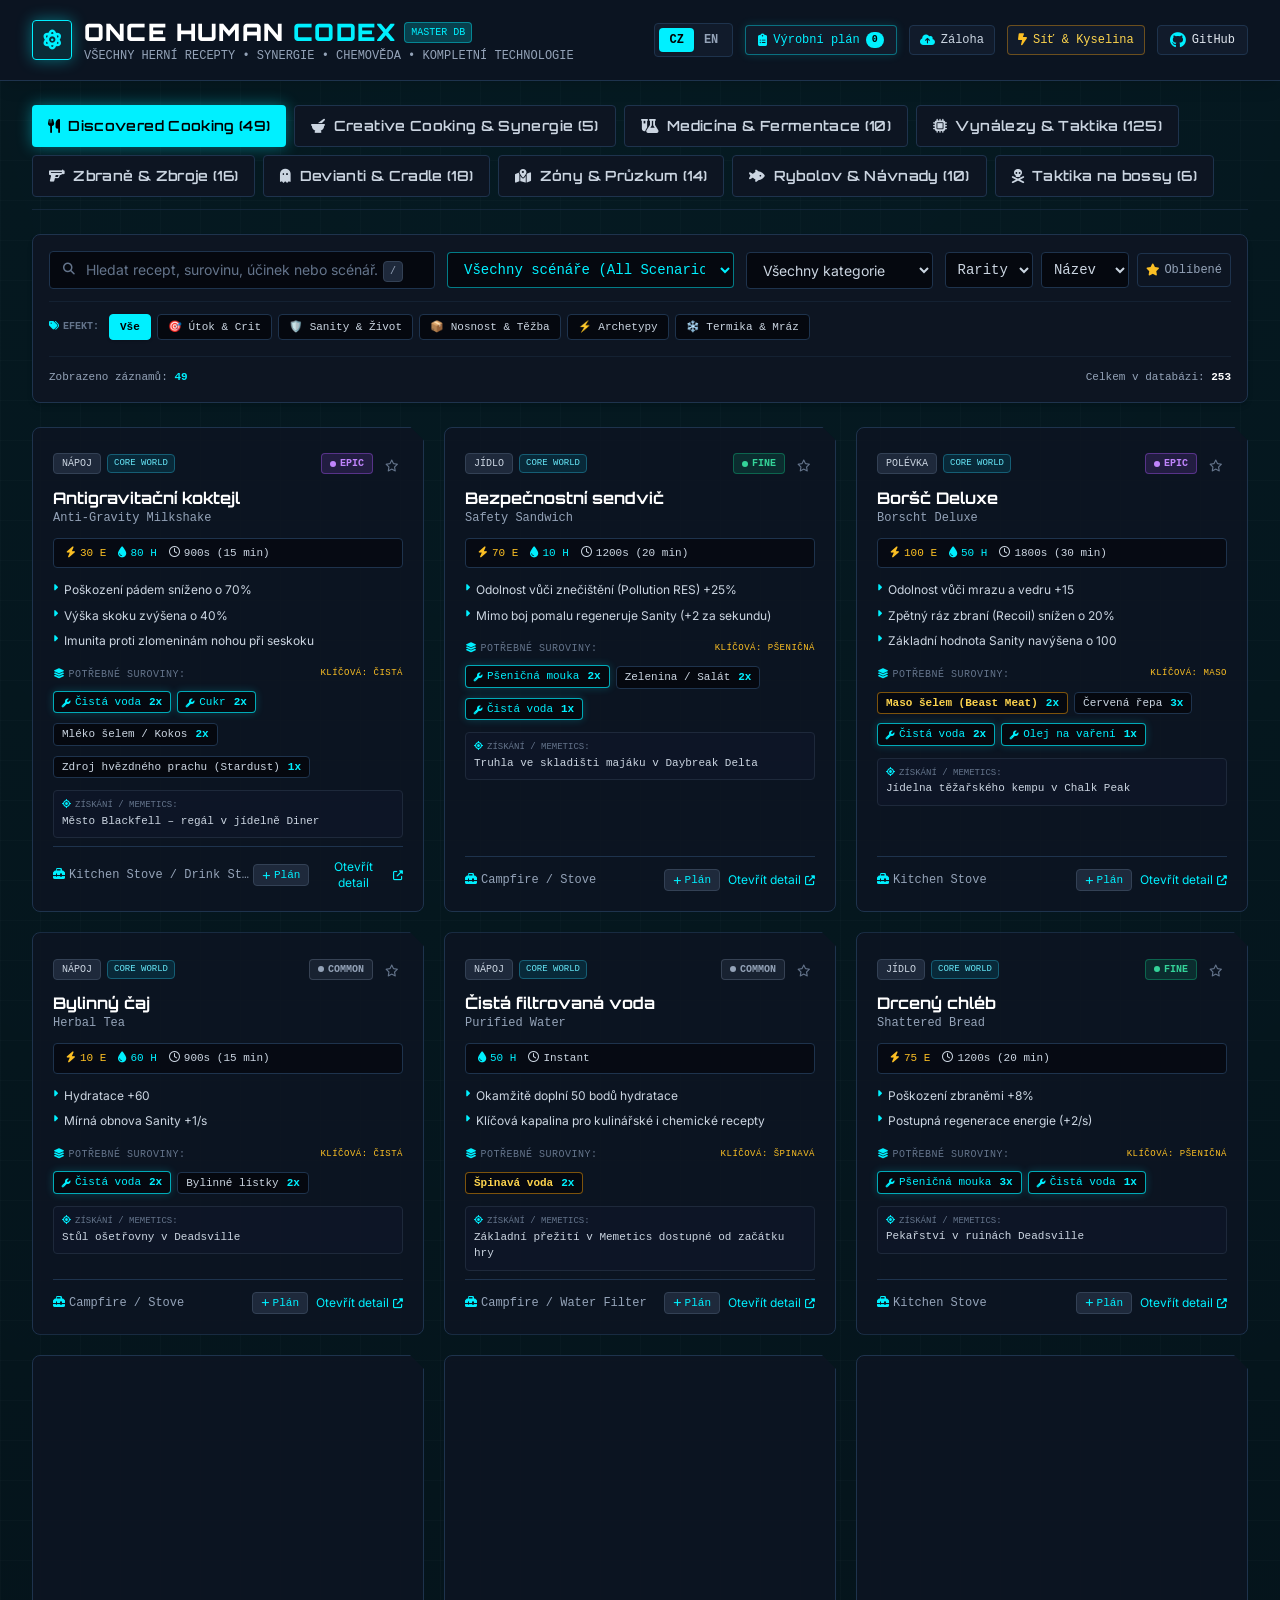
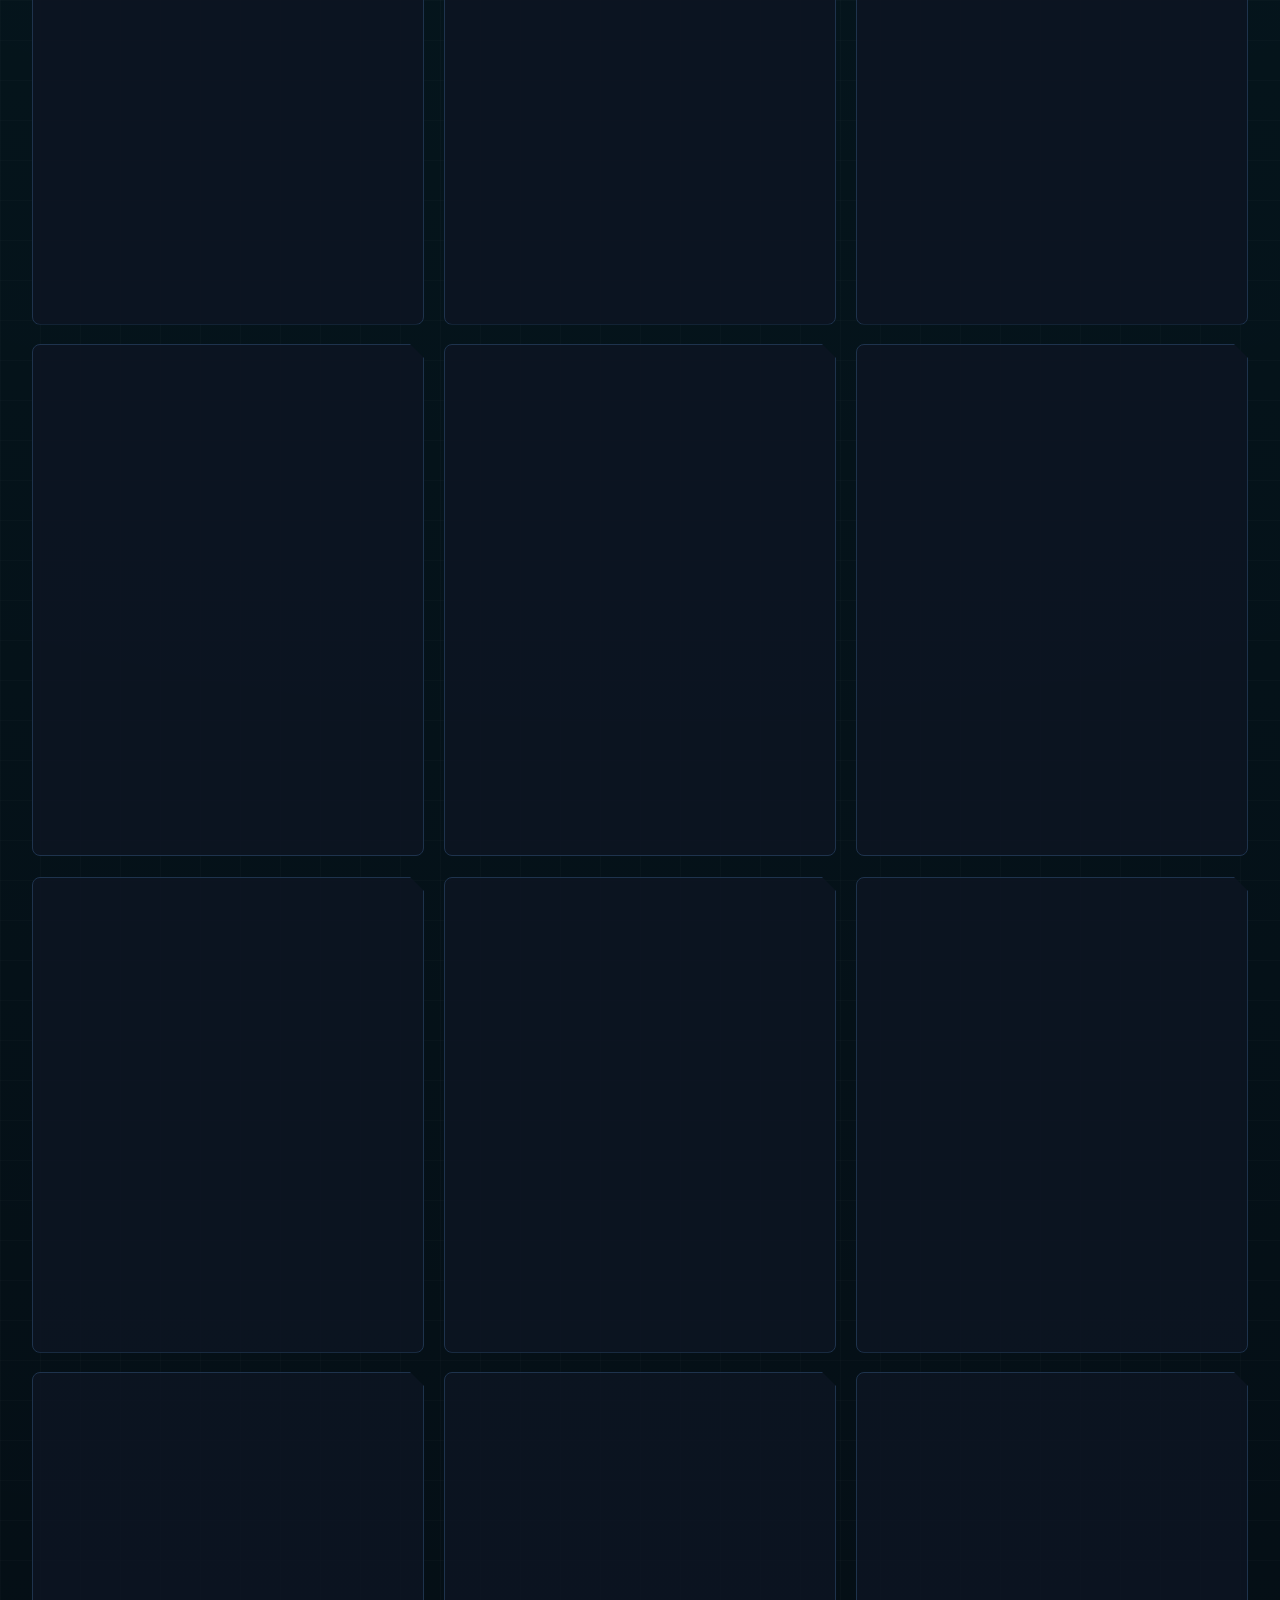
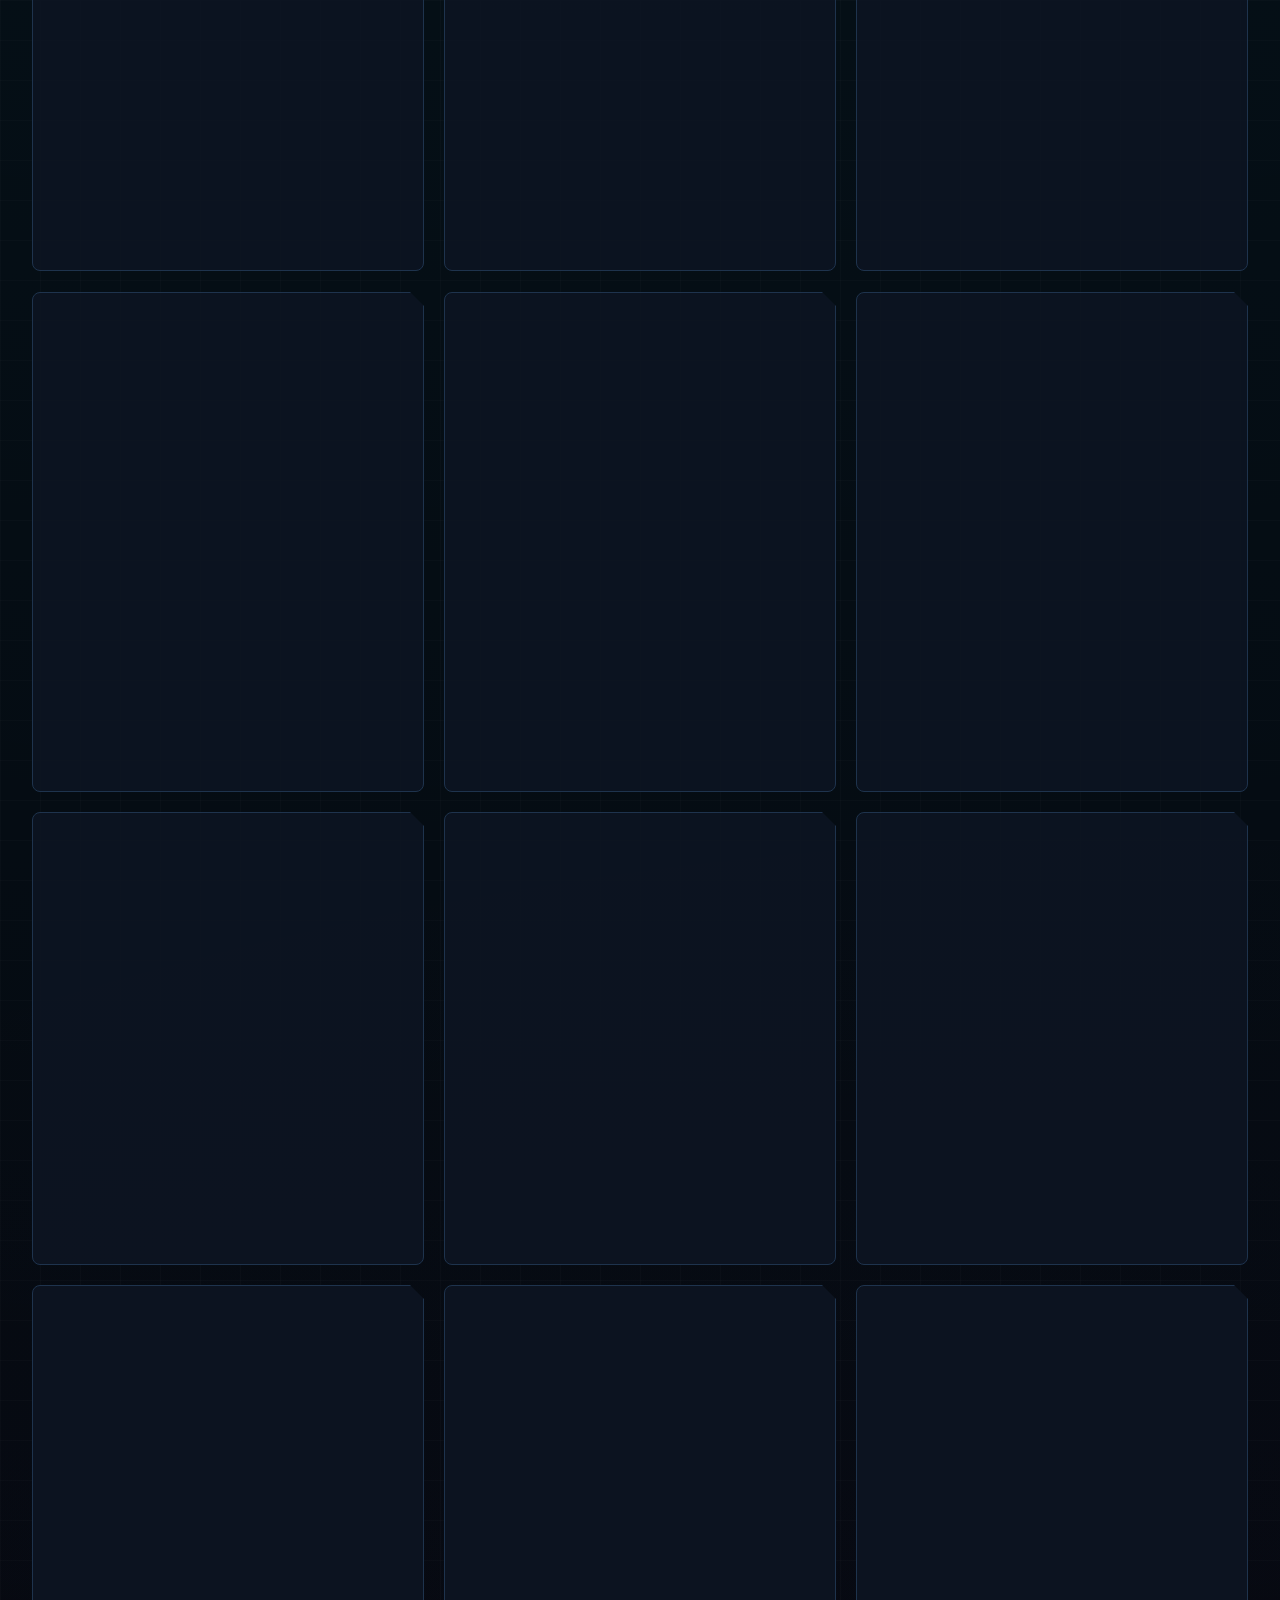
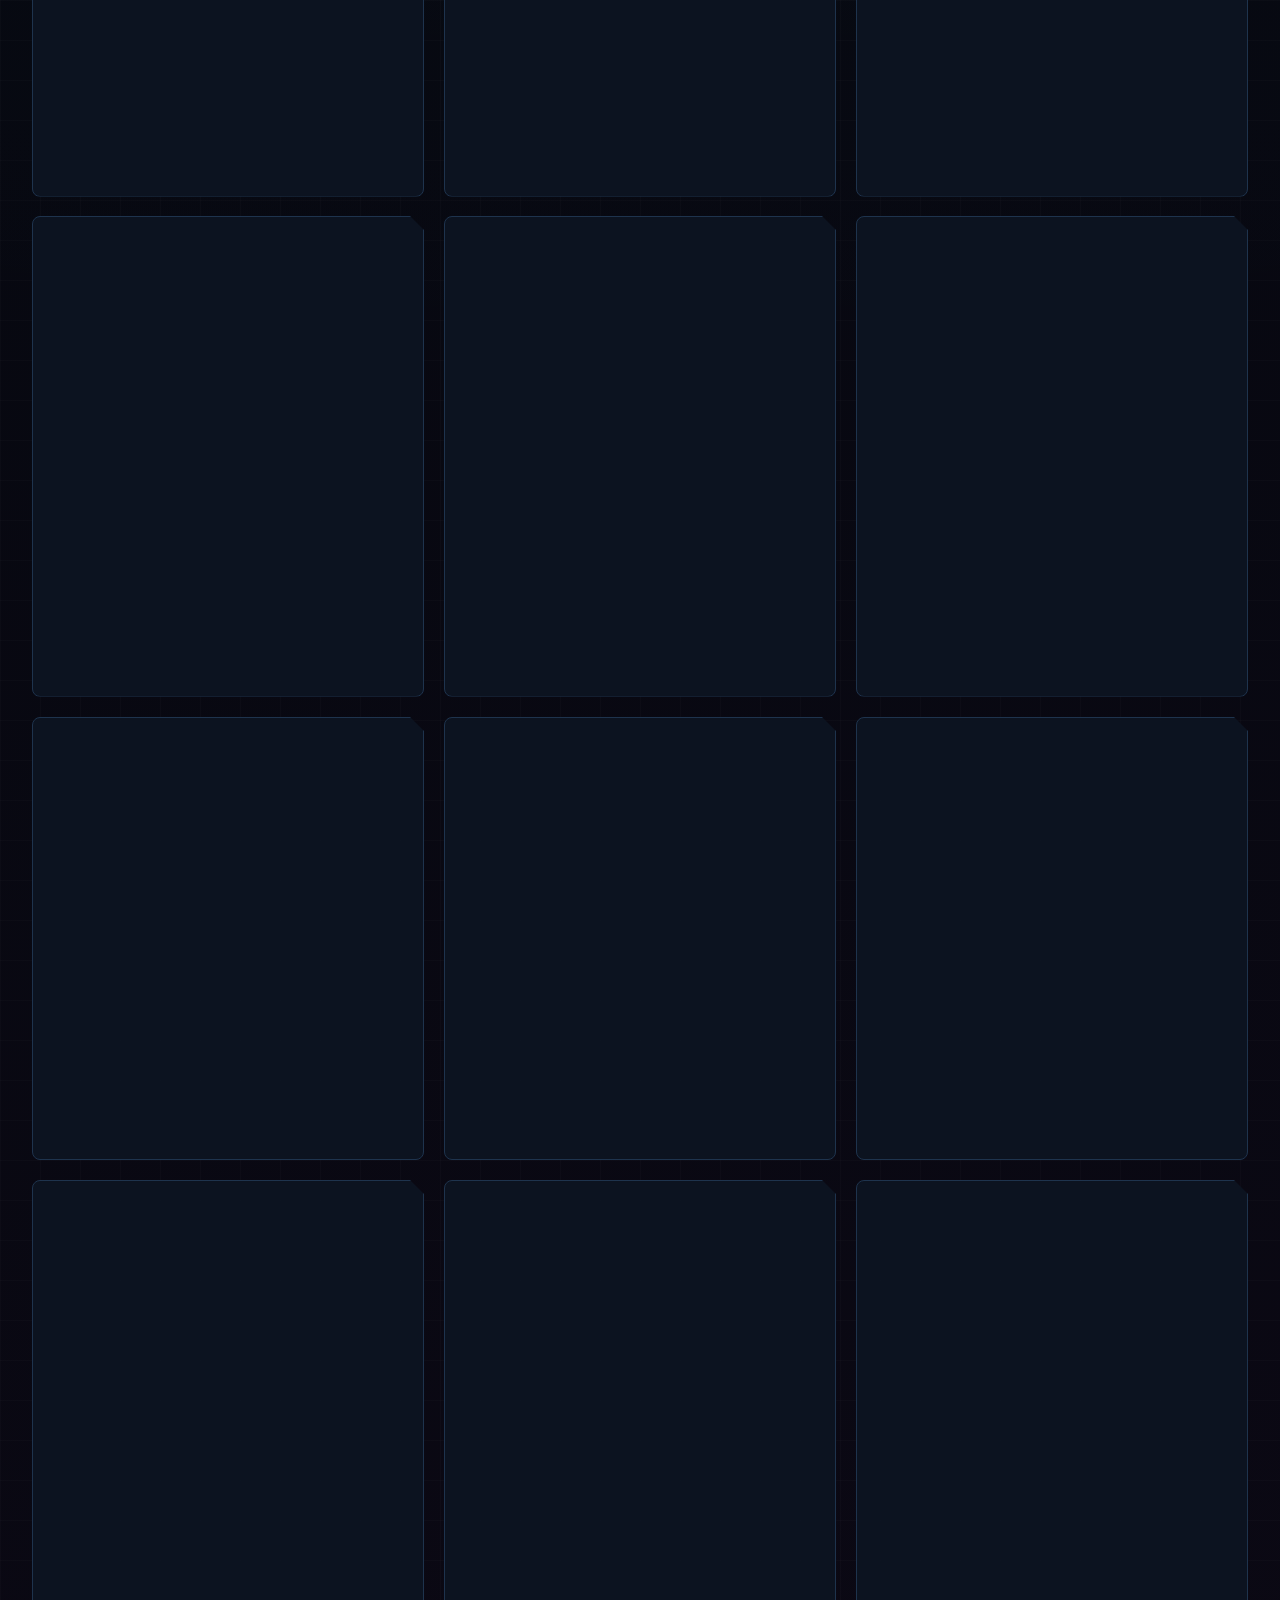
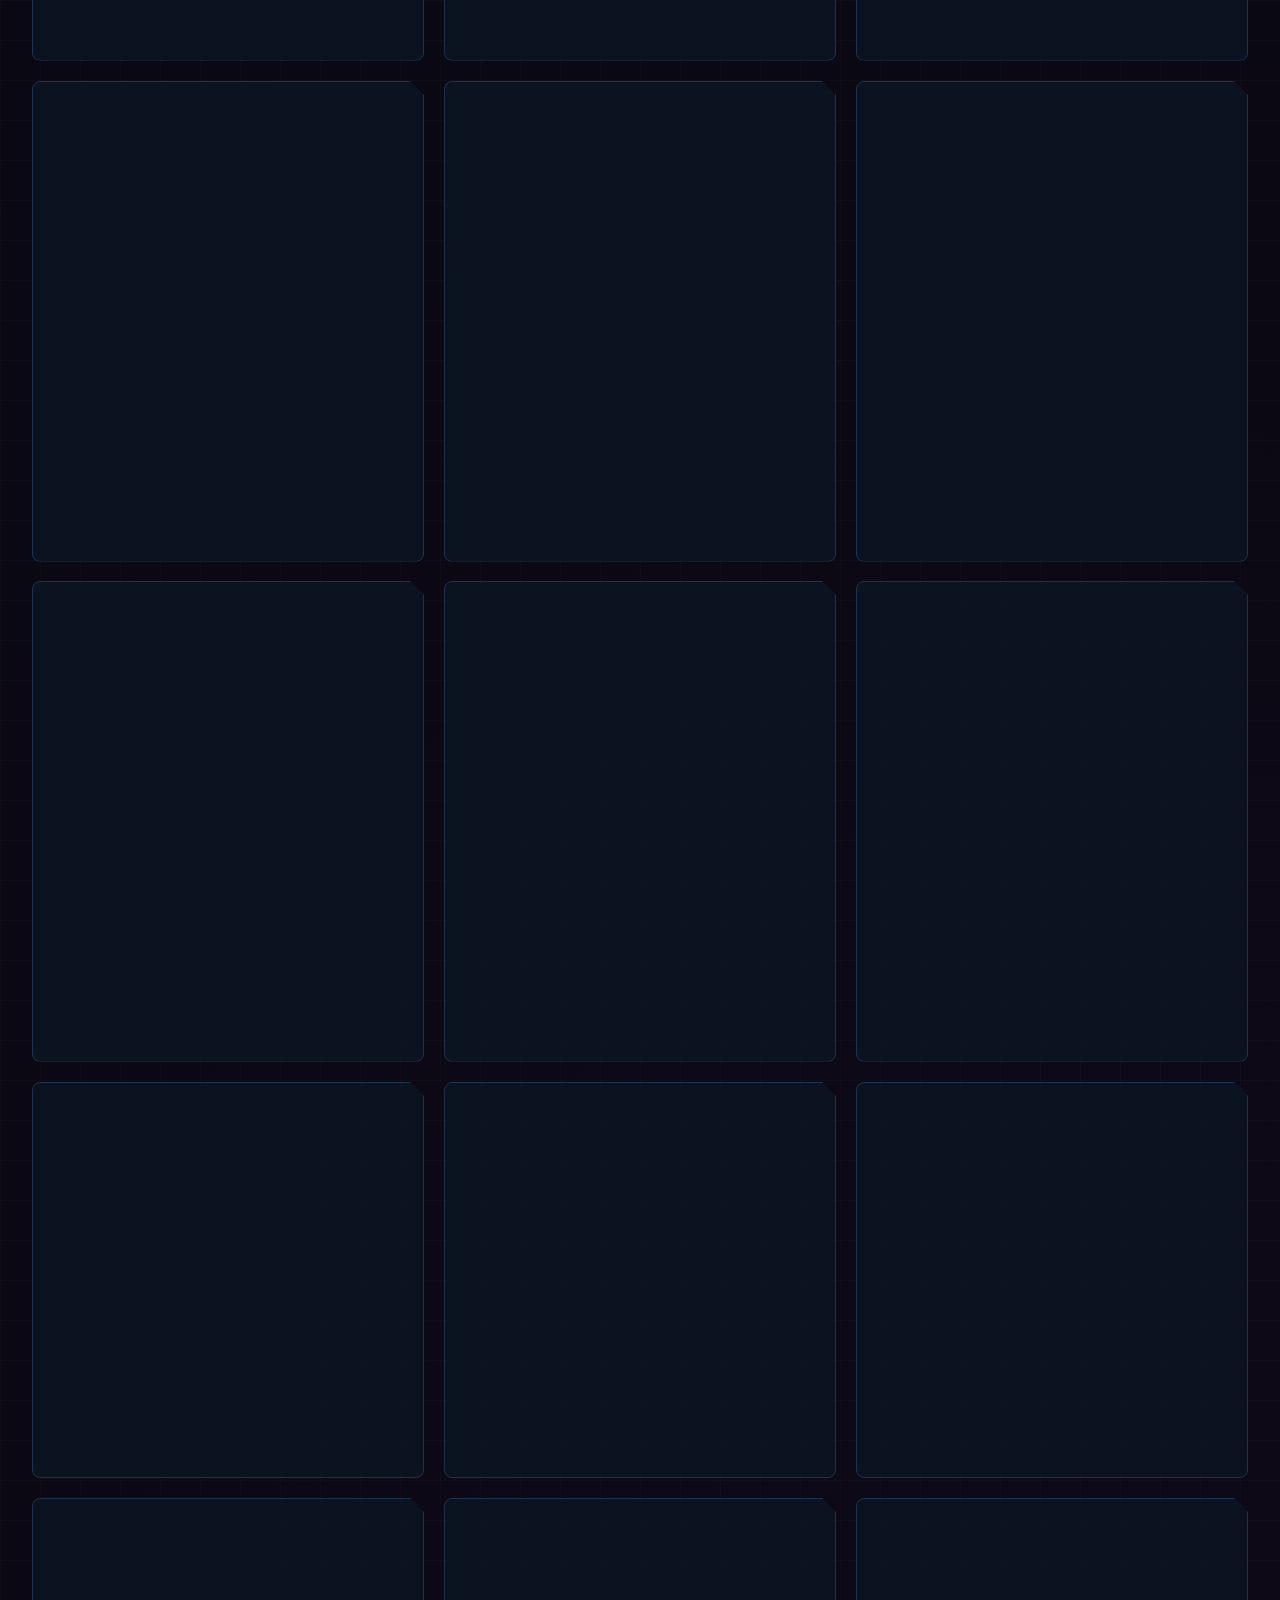
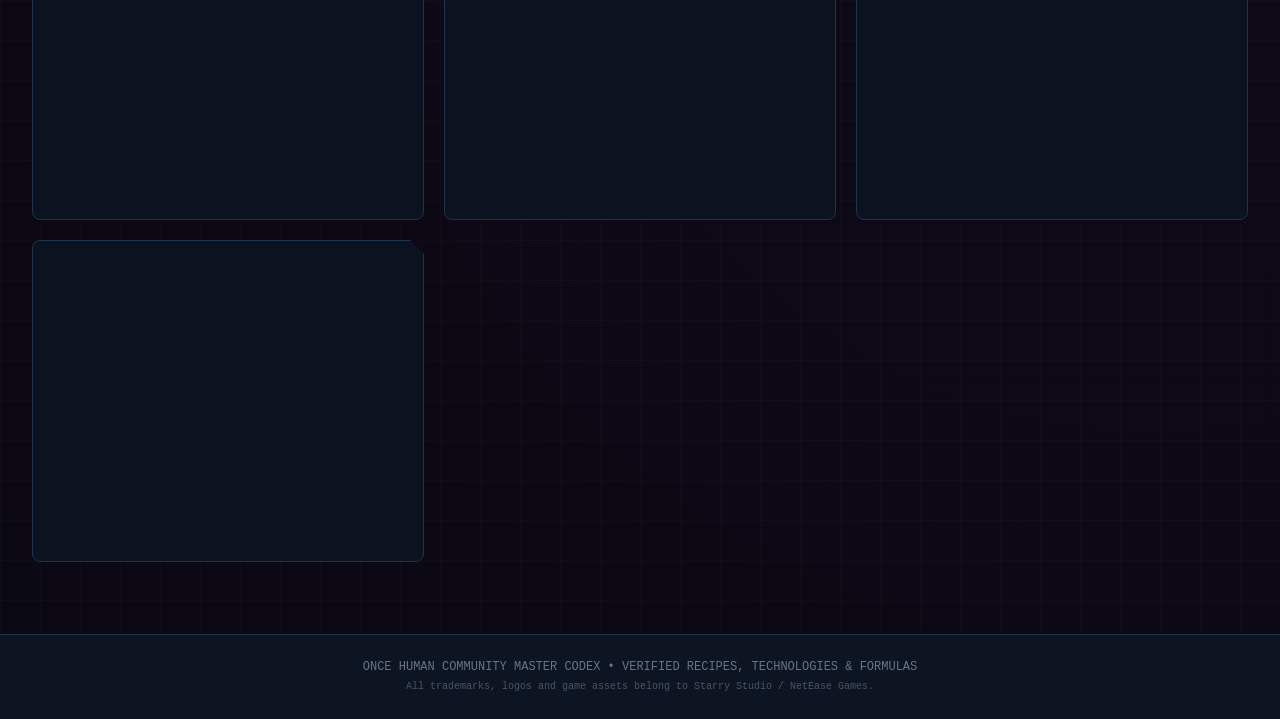
==== commit e4b73d86: "feat: Add Fishing & Baits guide and Boss Tactics & Raids tabs (253 items total)" ====
--- a/index.html
+++ b/index.html
@@ -169,6 +169,16 @@
         <i class="fa-solid fa-map-location-dot"></i>
         <span id="tab-txt-zones">Zones & Exploration</span>
       </button>
+
+      <button onclick="switchTab('fishing')" id="tab-btn-fishing" class="tab-button px-4 py-2.5 rounded font-orbitron text-xs sm:text-sm font-semibold tracking-wide transition-all bg-hud-surface text-slate-300 hover:text-white border border-hud-border flex items-center space-x-2">
+        <i class="fa-solid fa-fish-fins"></i>
+        <span id="tab-txt-fishing">Fishing & Baits</span>
+      </button>
+
+      <button onclick="switchTab('bosses')" id="tab-btn-bosses" class="tab-button px-4 py-2.5 rounded font-orbitron text-xs sm:text-sm font-semibold tracking-wide transition-all bg-hud-surface text-slate-300 hover:text-white border border-hud-border flex items-center space-x-2">
+        <i class="fa-solid fa-skull-crossbones"></i>
+        <span id="tab-txt-bosses">Boss Tactics & Raids</span>
+      </button>
     </div>
 
     <!-- Interactive Cooking Synergy Matrix / Calculator (Visible in Creative Tab) -->
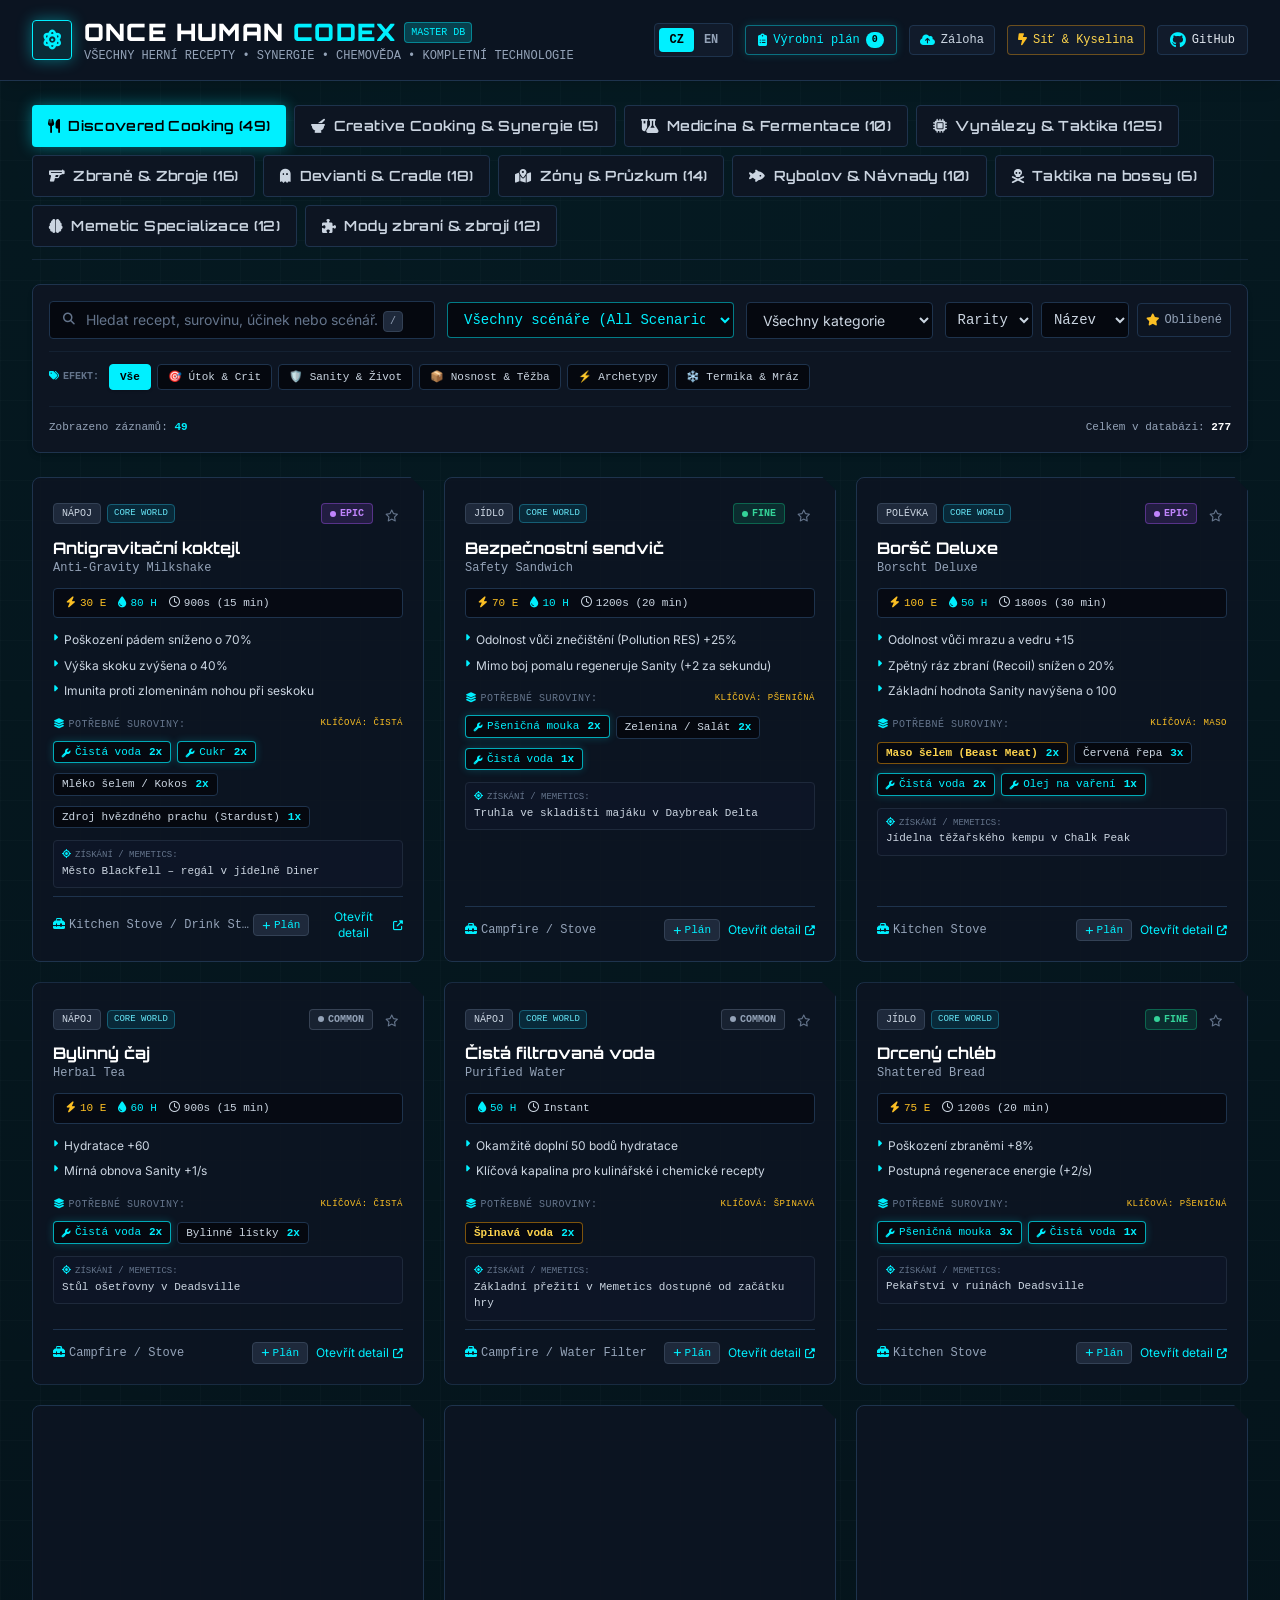
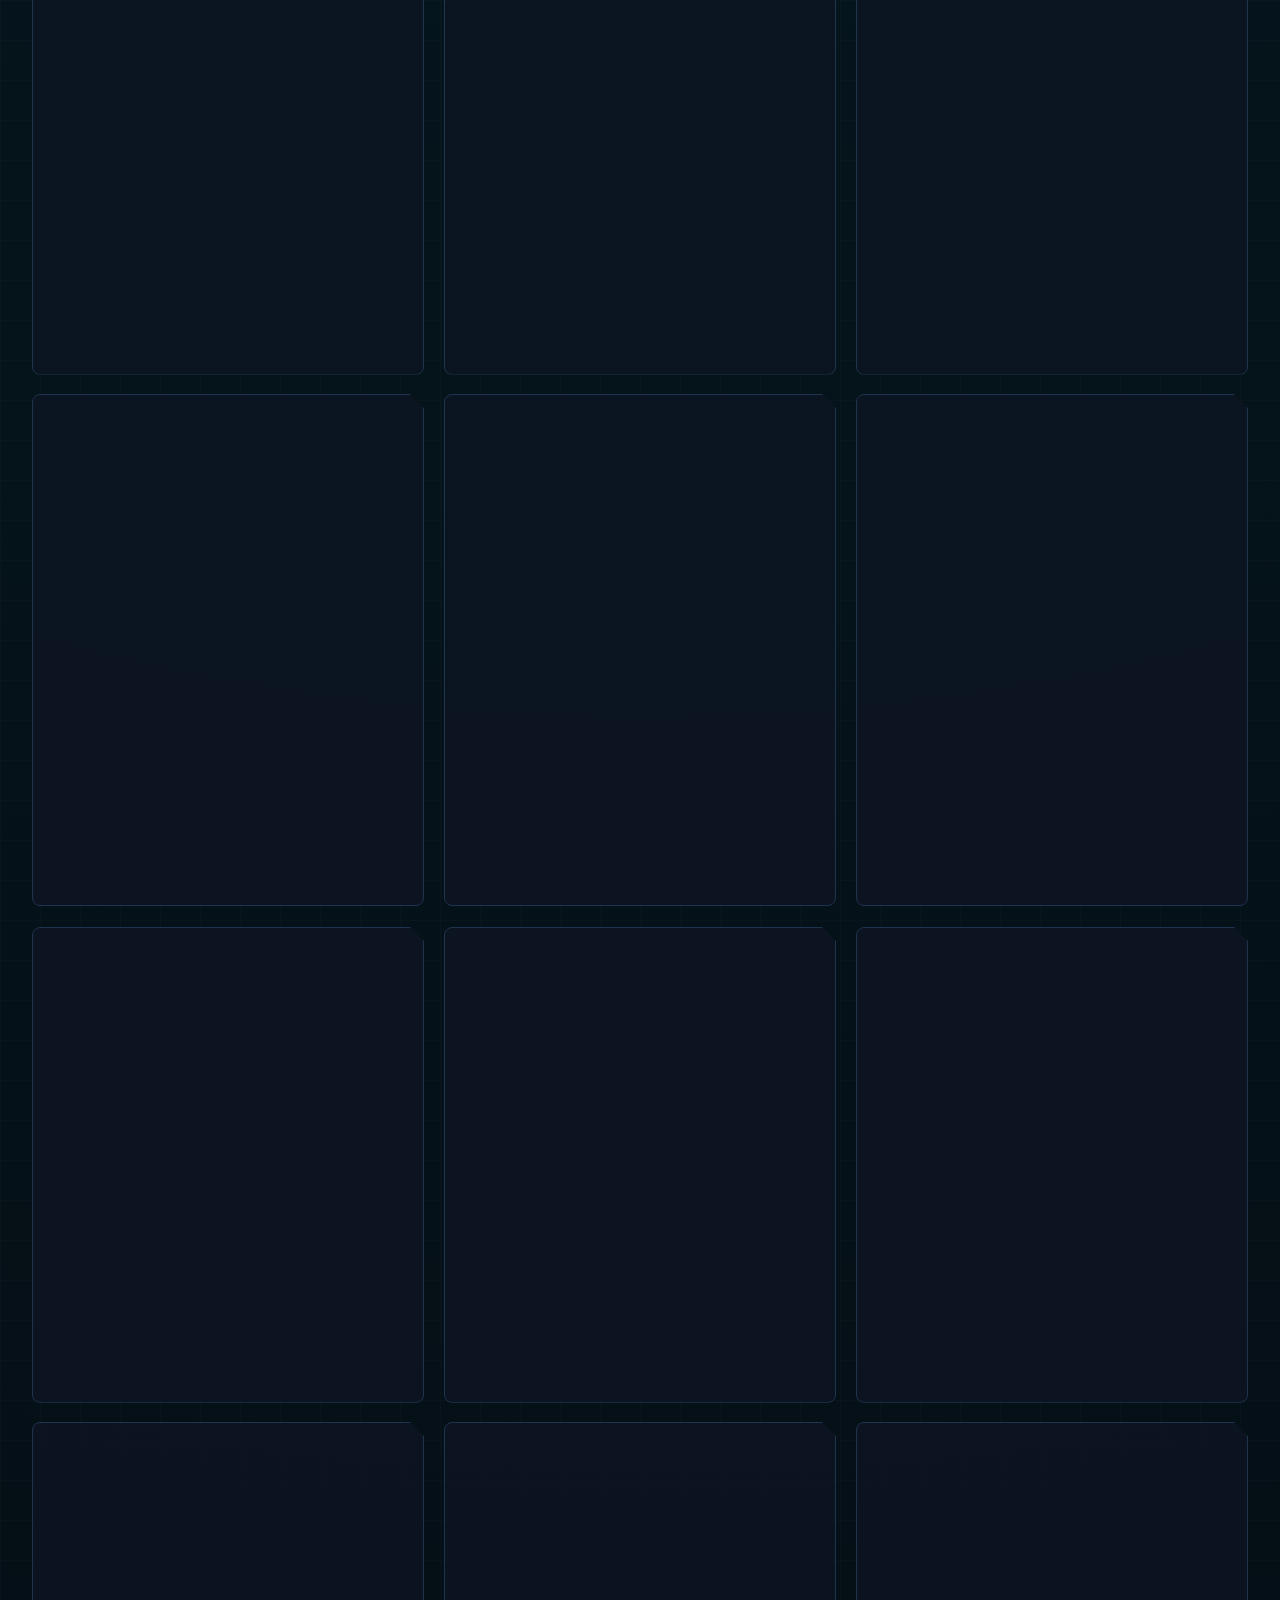
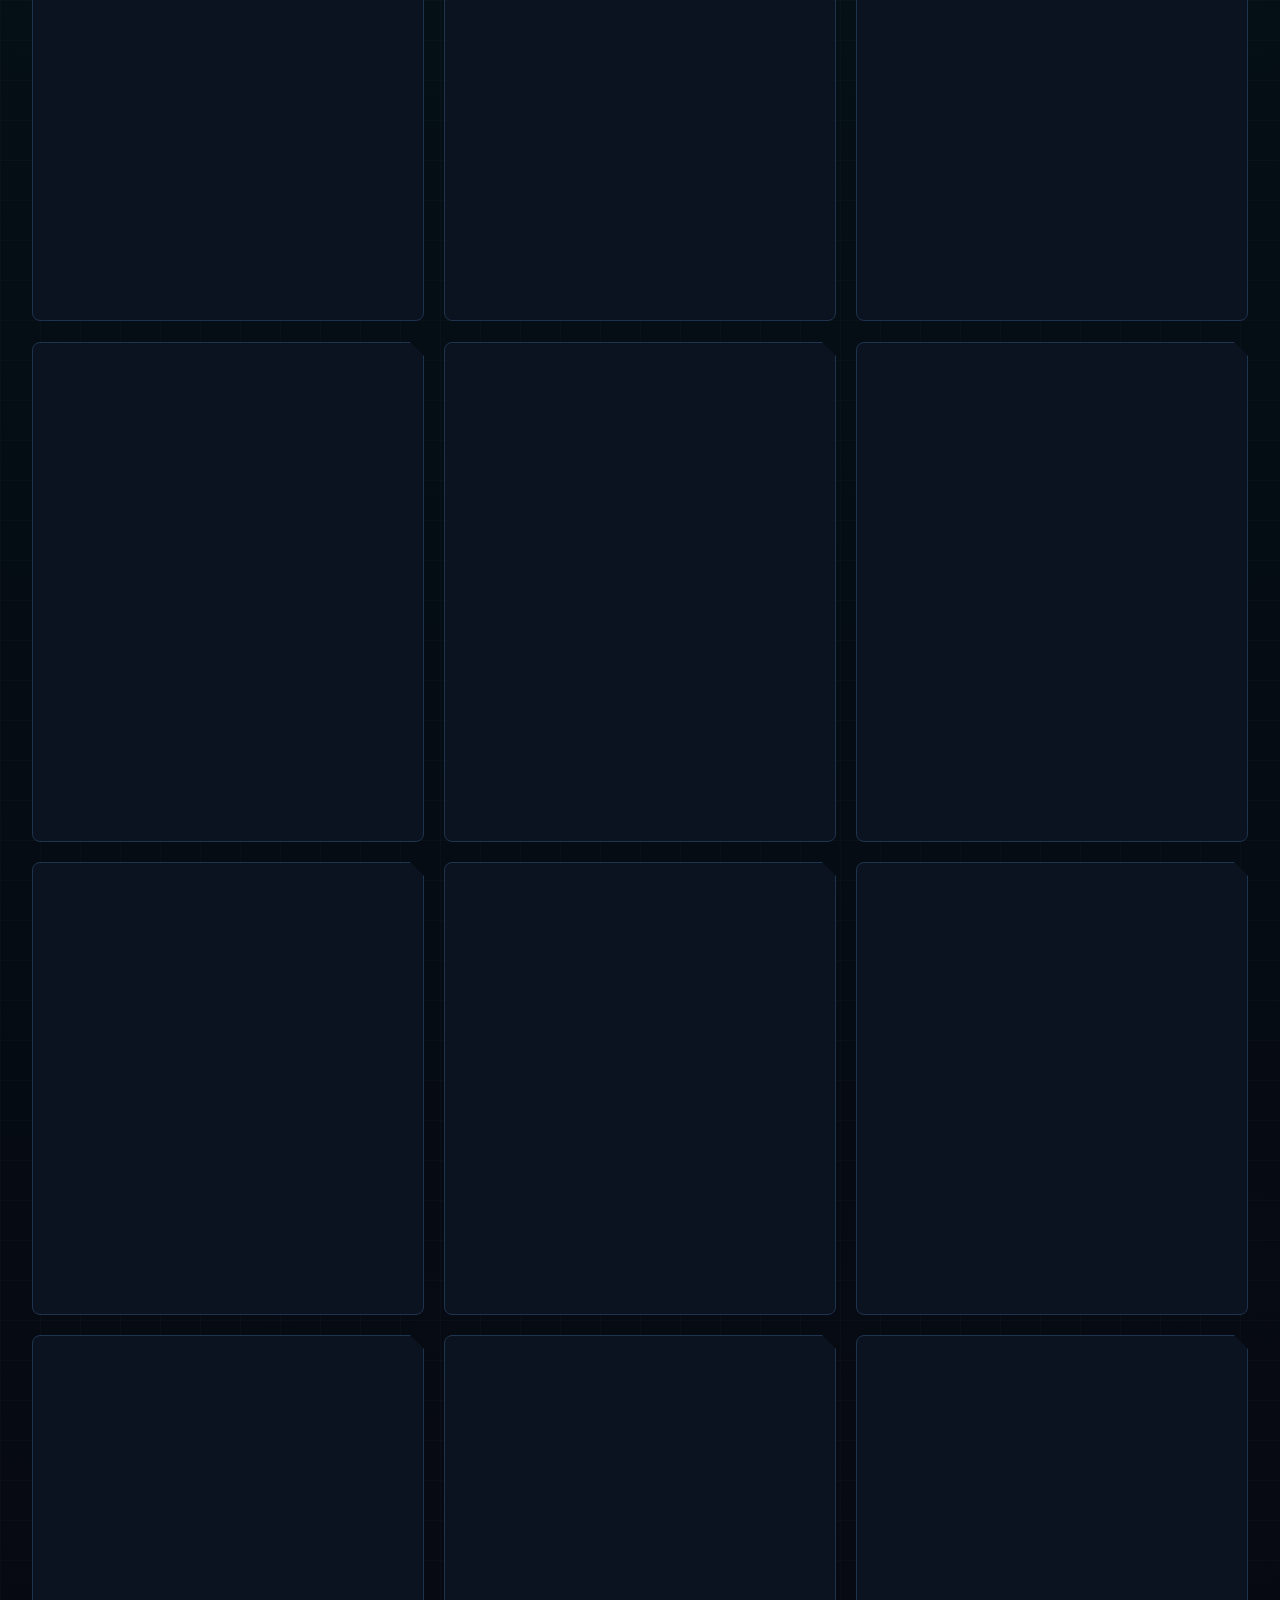
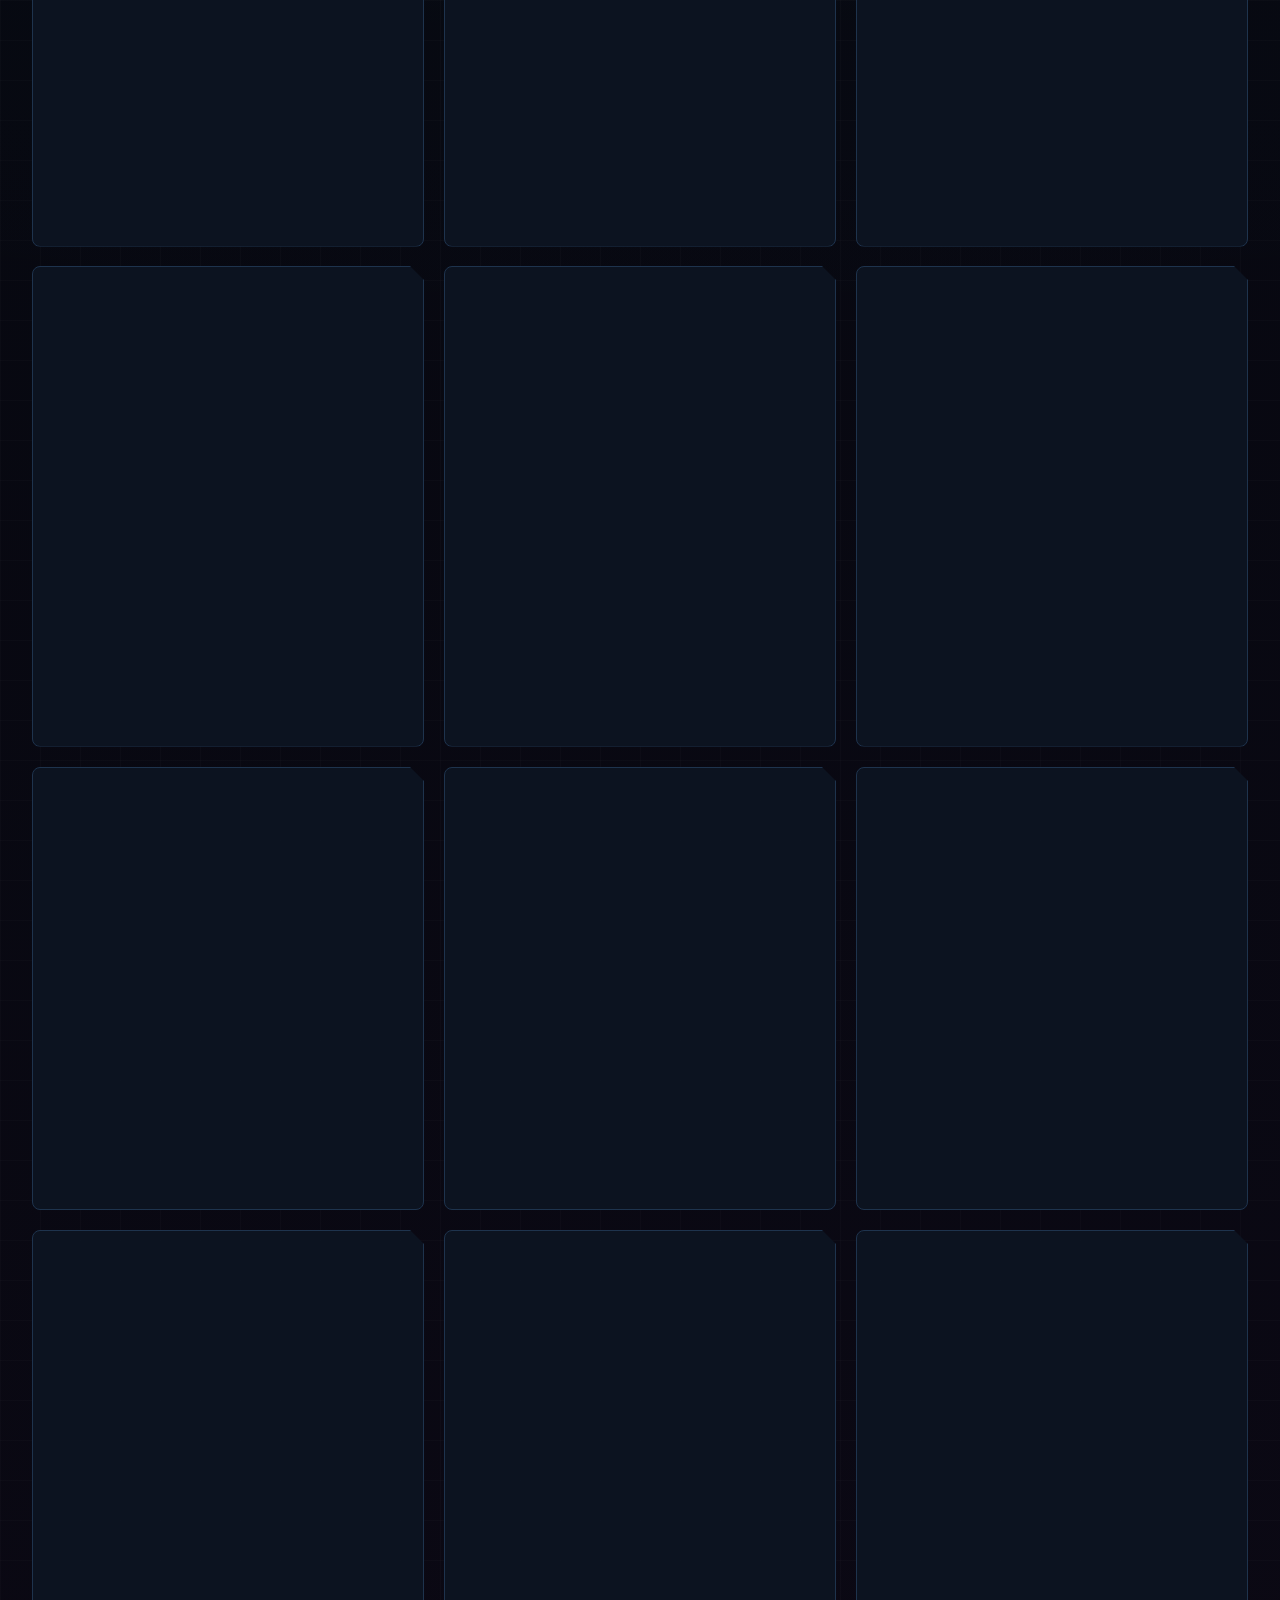
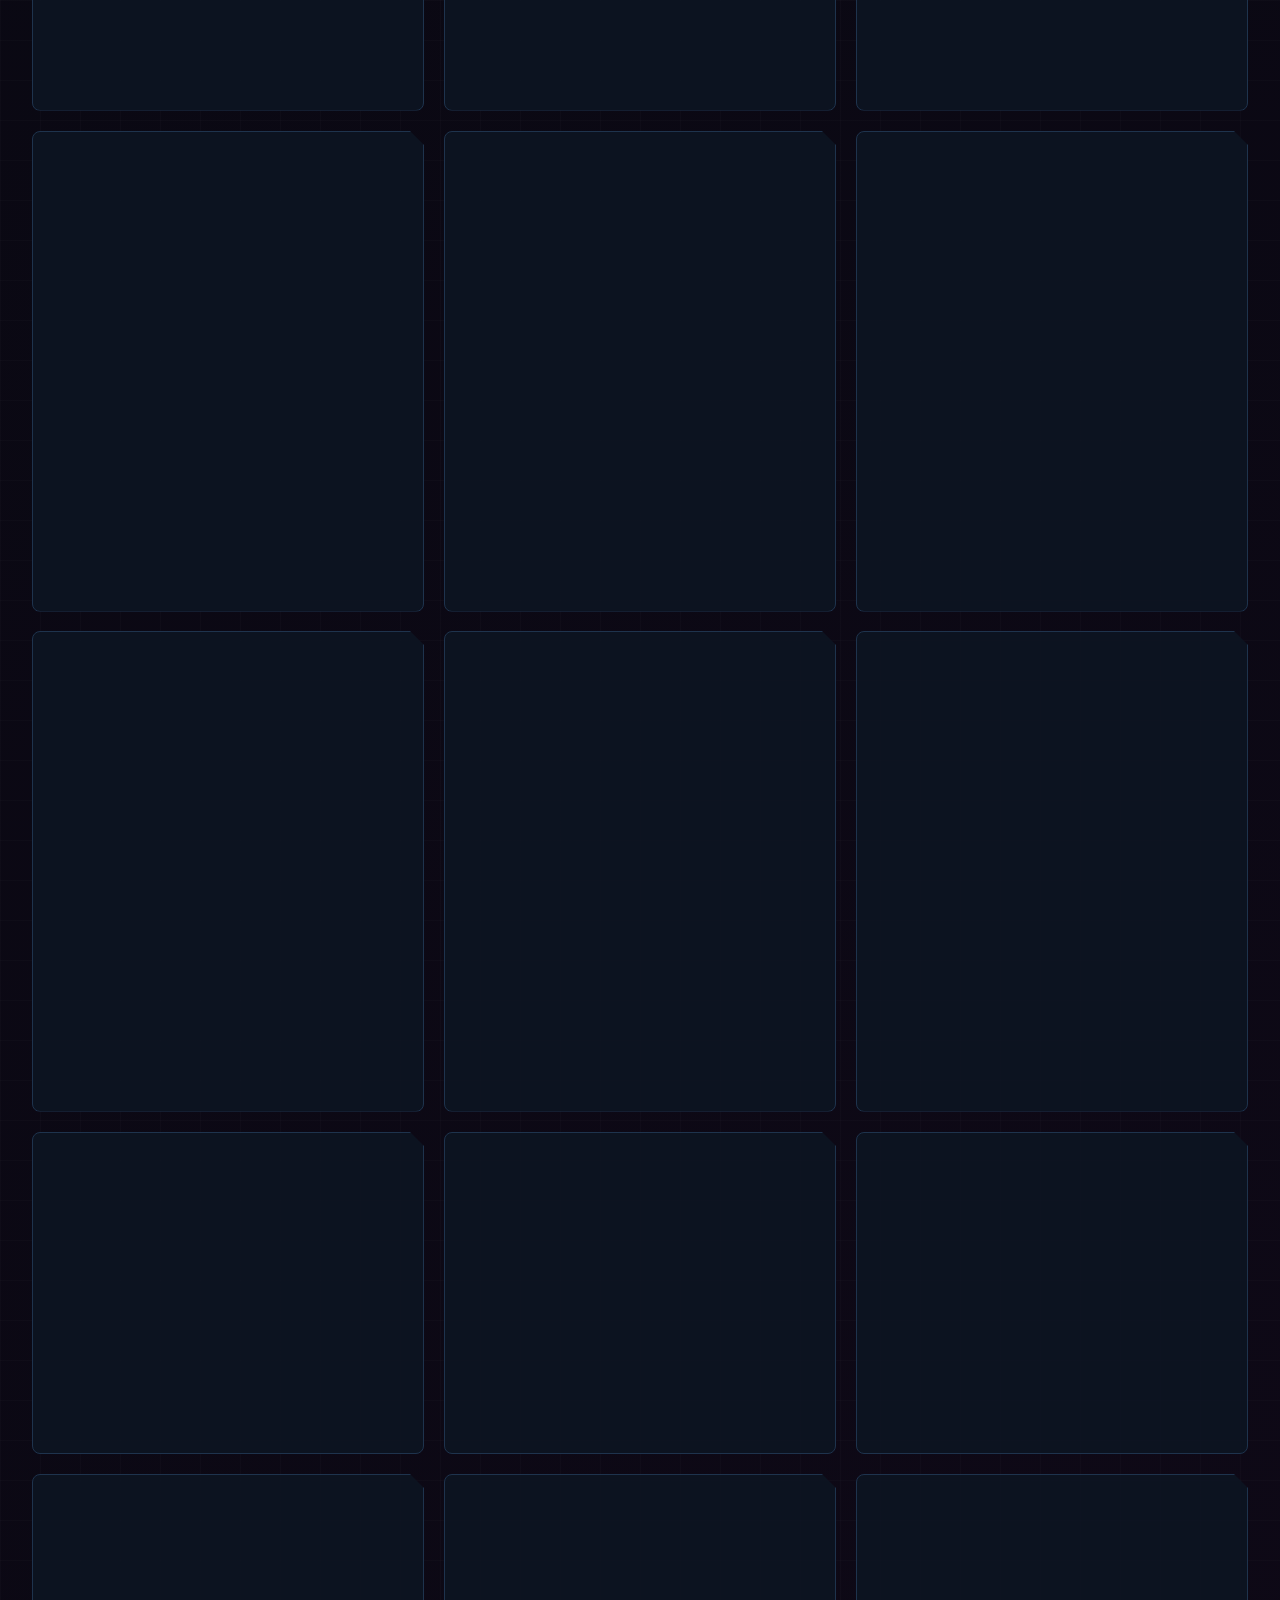
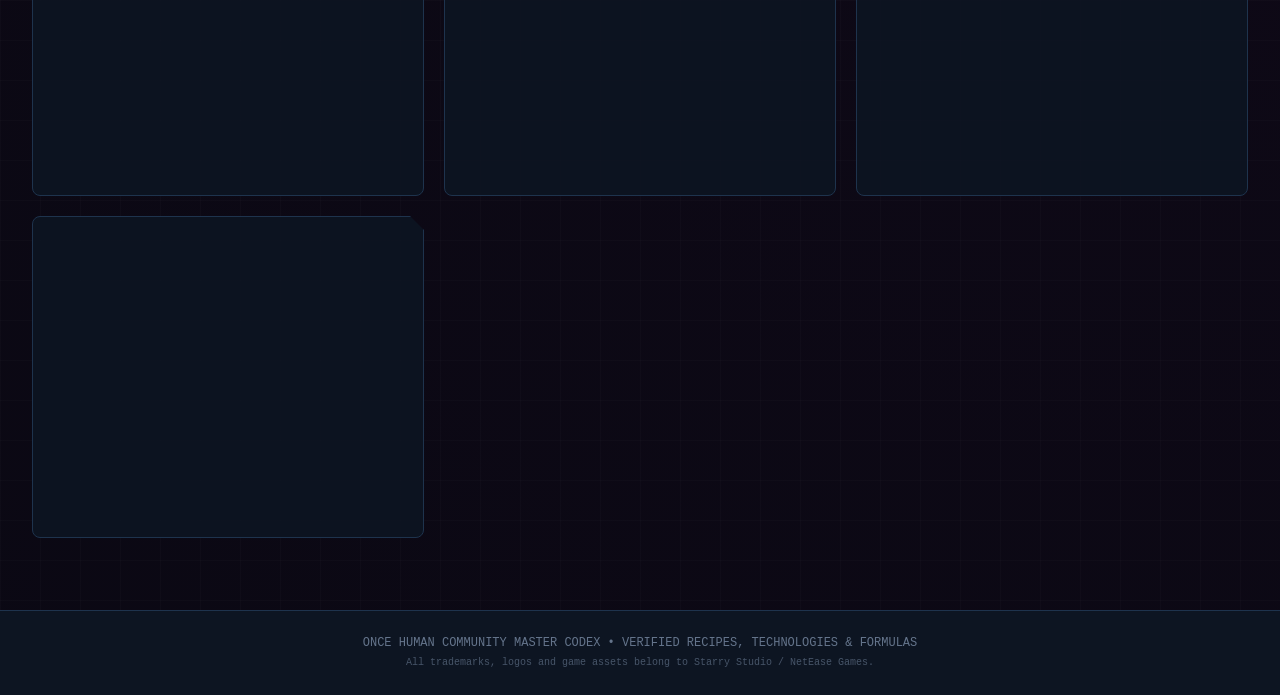
==== commit 62988487: "feat: Add Memetic Specializations and Weapon & Armor Mods tabs (277 items total)" ====
--- a/index.html
+++ b/index.html
@@ -179,6 +179,16 @@
         <i class="fa-solid fa-skull-crossbones"></i>
         <span id="tab-txt-bosses">Boss Tactics & Raids</span>
       </button>
+
+      <button onclick="switchTab('memetics')" id="tab-btn-memetics" class="tab-button px-4 py-2.5 rounded font-orbitron text-xs sm:text-sm font-semibold tracking-wide transition-all bg-hud-surface text-slate-300 hover:text-white border border-hud-border flex items-center space-x-2">
+        <i class="fa-solid fa-brain"></i>
+        <span id="tab-txt-memetics">Memetic Specializations</span>
+      </button>
+
+      <button onclick="switchTab('mods')" id="tab-btn-mods" class="tab-button px-4 py-2.5 rounded font-orbitron text-xs sm:text-sm font-semibold tracking-wide transition-all bg-hud-surface text-slate-300 hover:text-white border border-hud-border flex items-center space-x-2">
+        <i class="fa-solid fa-puzzle-piece"></i>
+        <span id="tab-txt-mods">Weapon & Armor Mods</span>
+      </button>
     </div>
 
     <!-- Interactive Cooking Synergy Matrix / Calculator (Visible in Creative Tab) -->
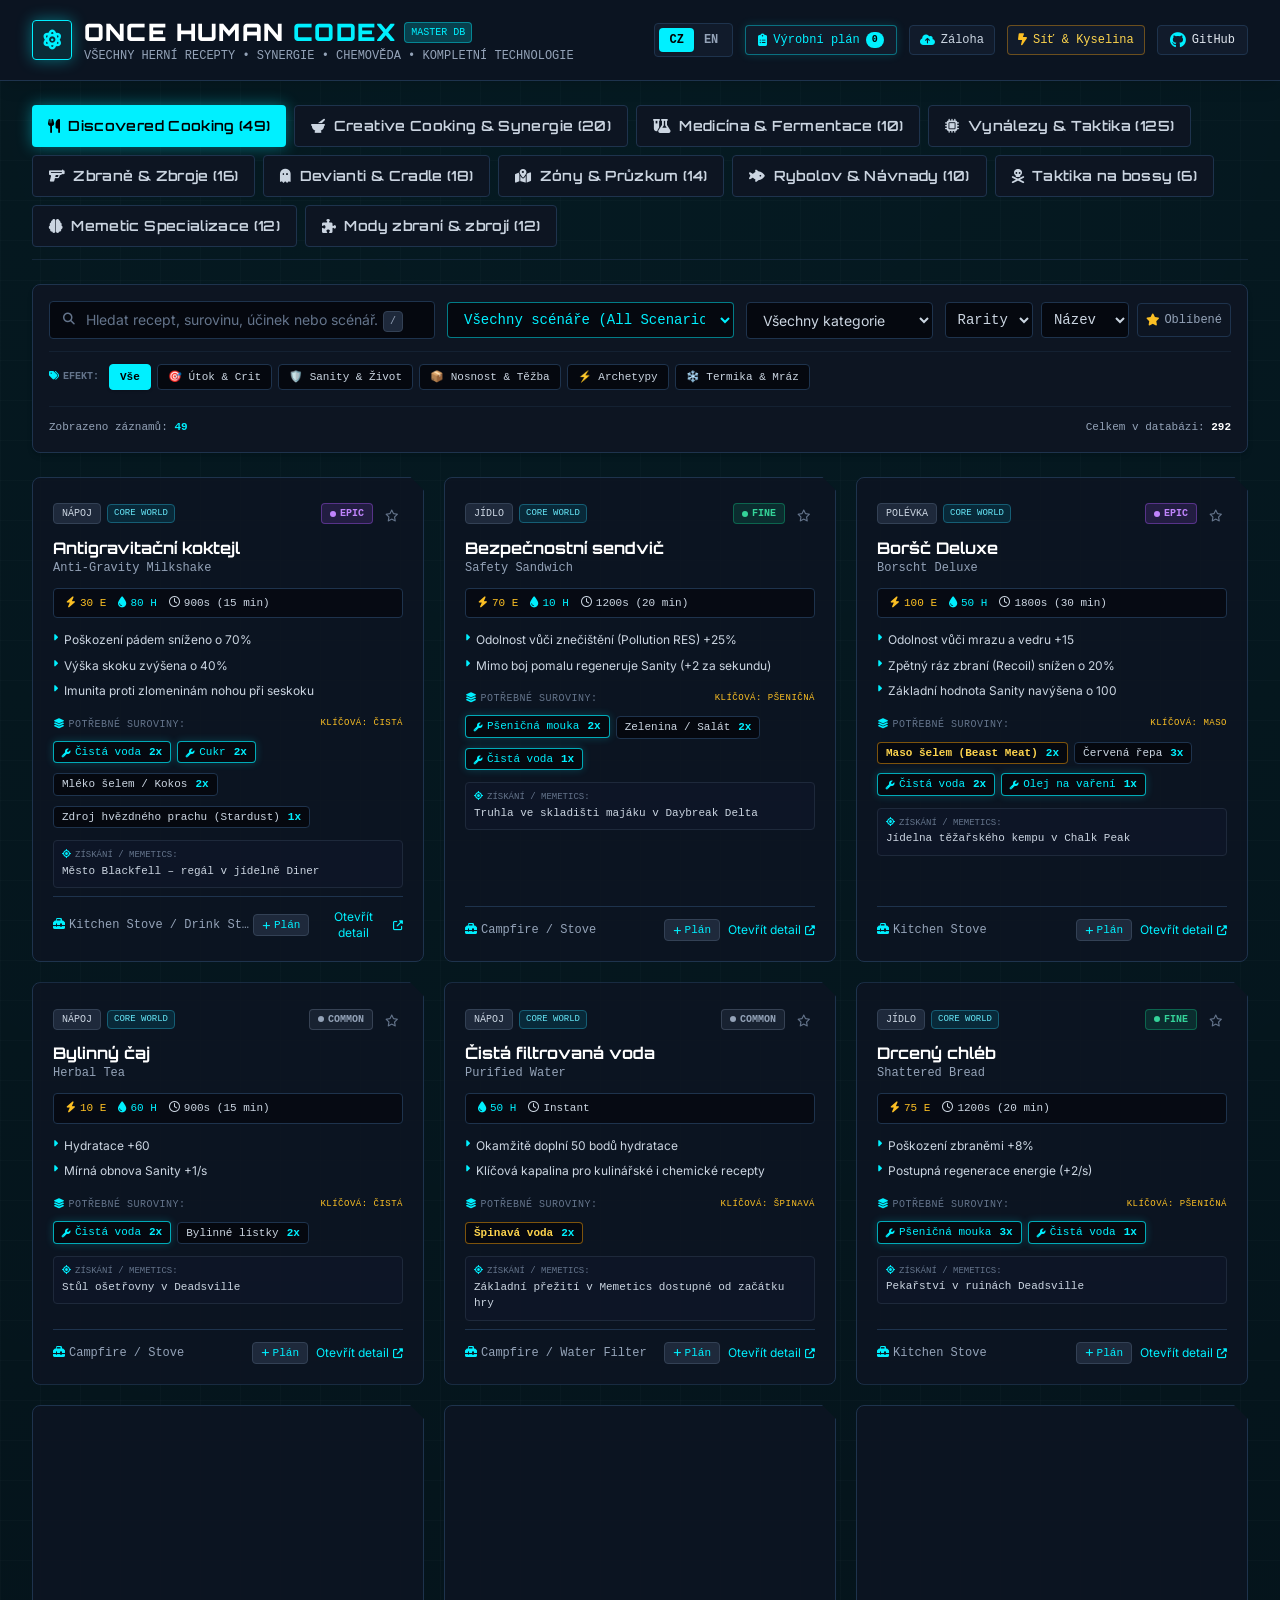
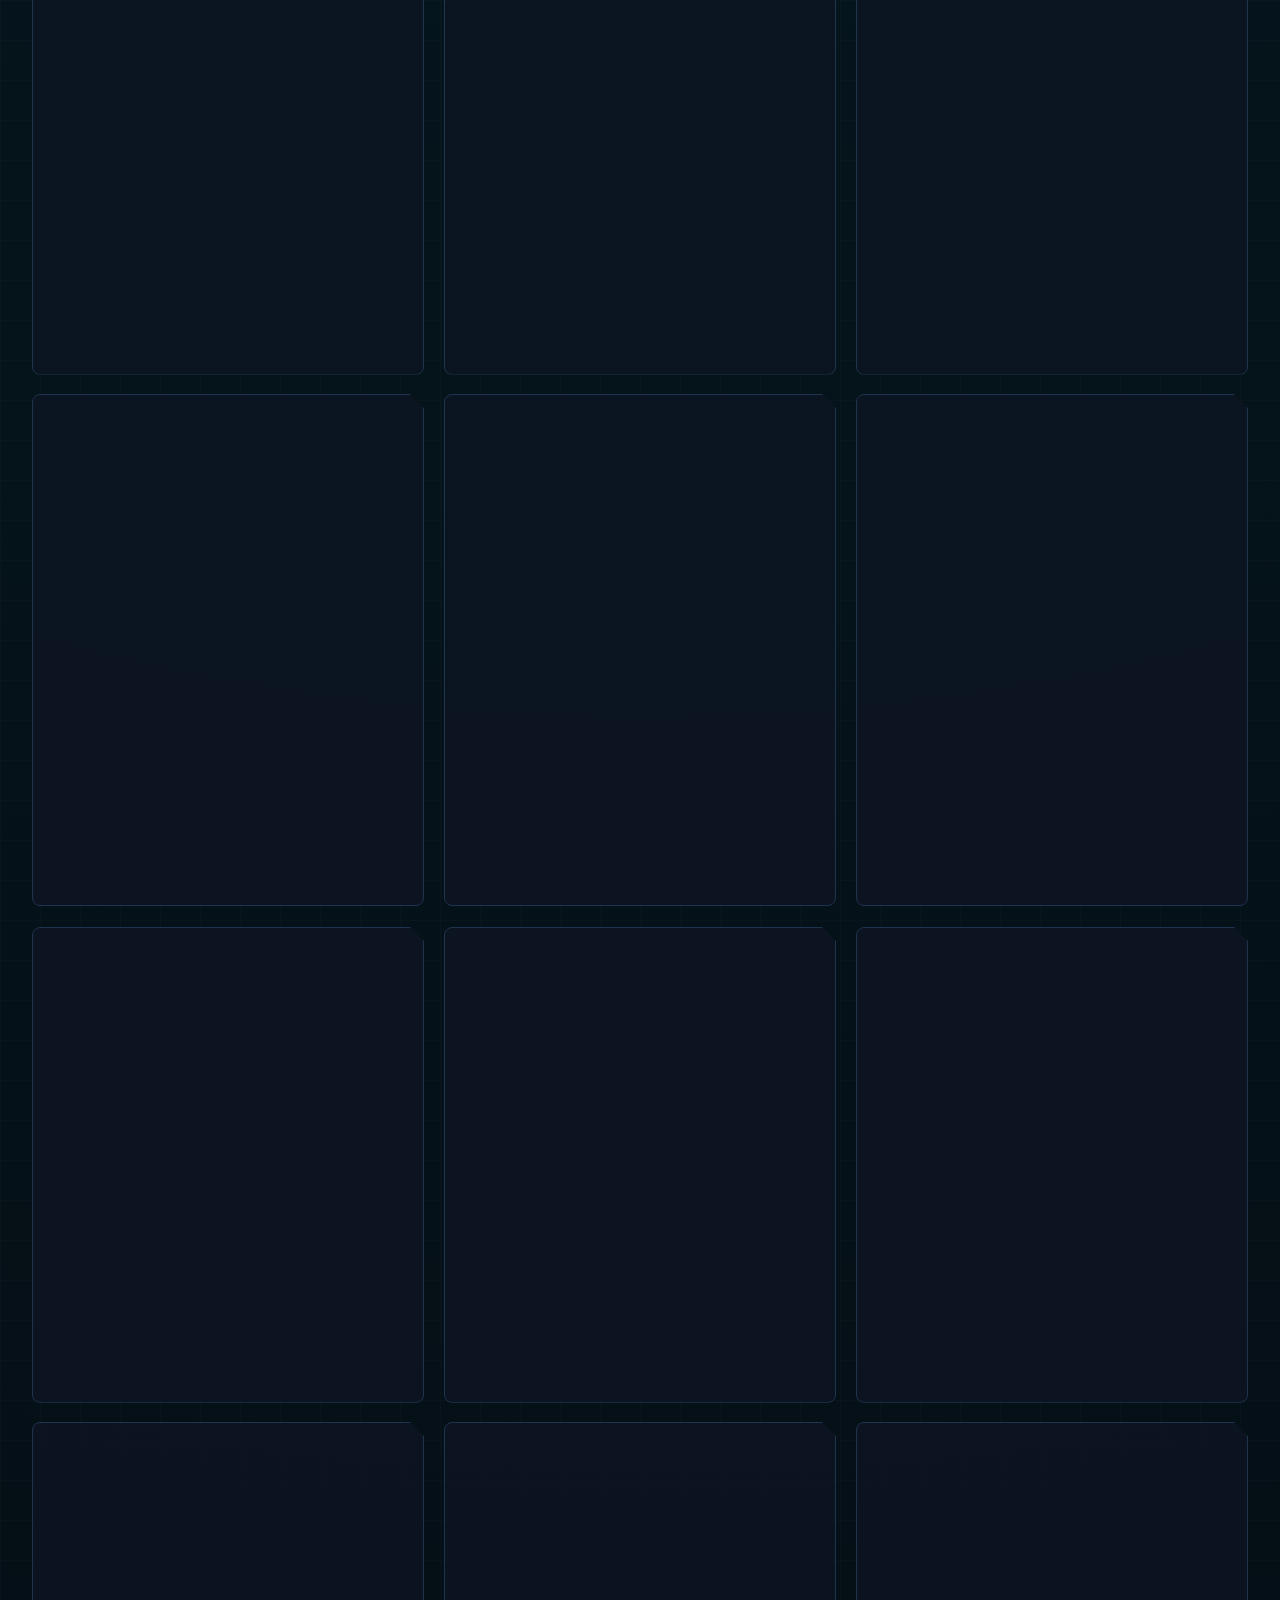
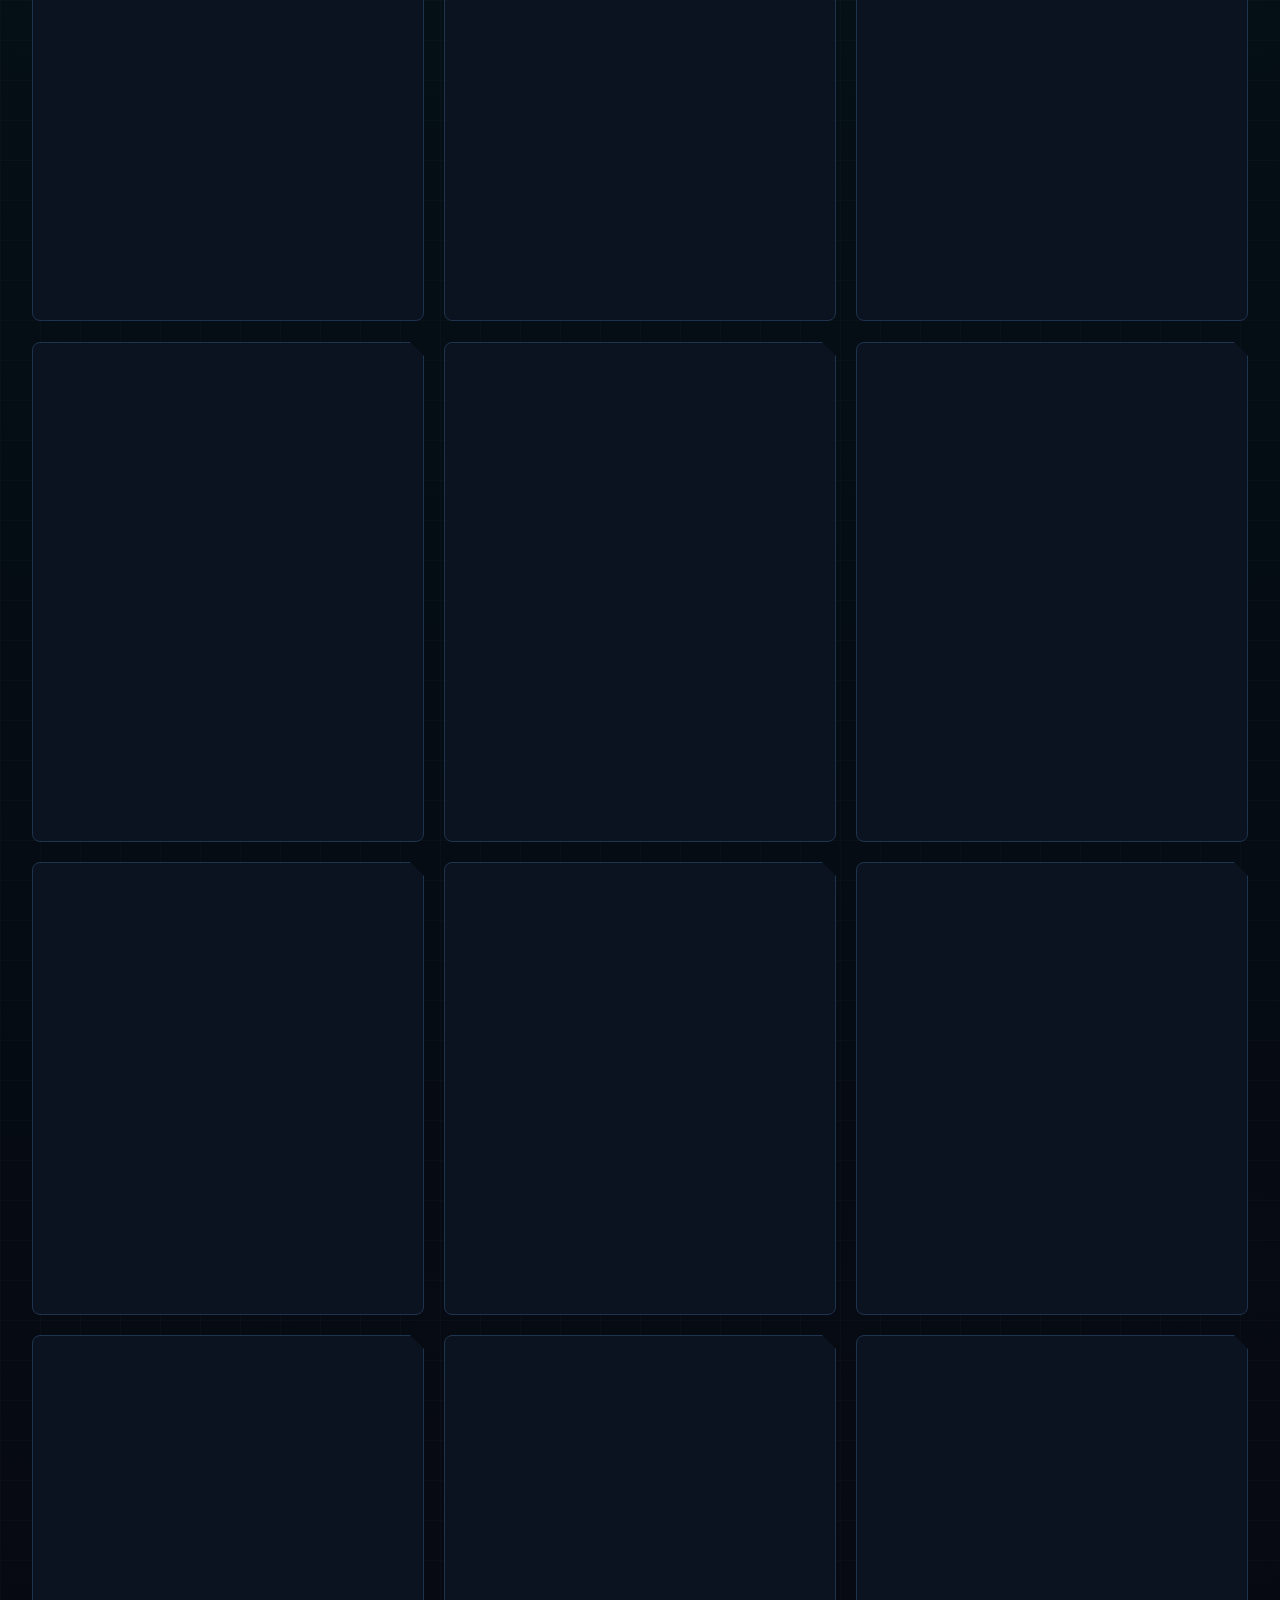
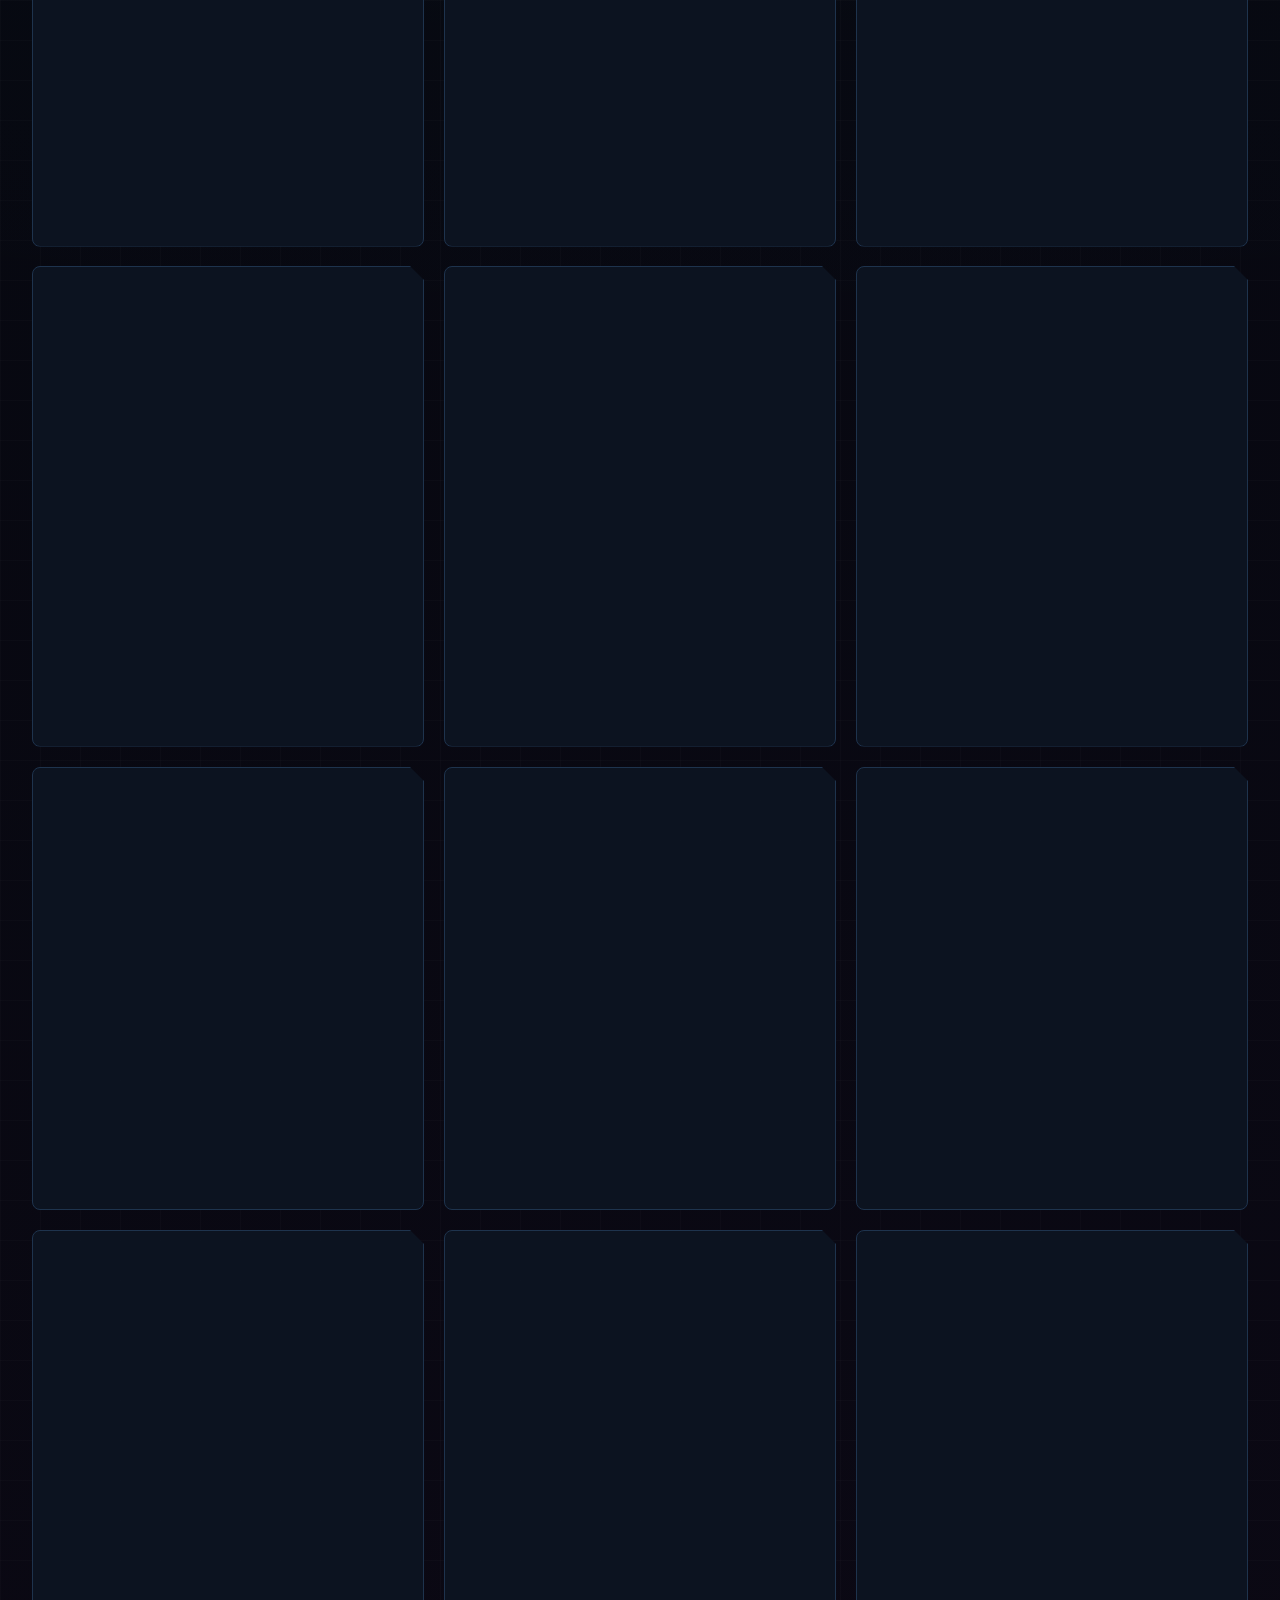
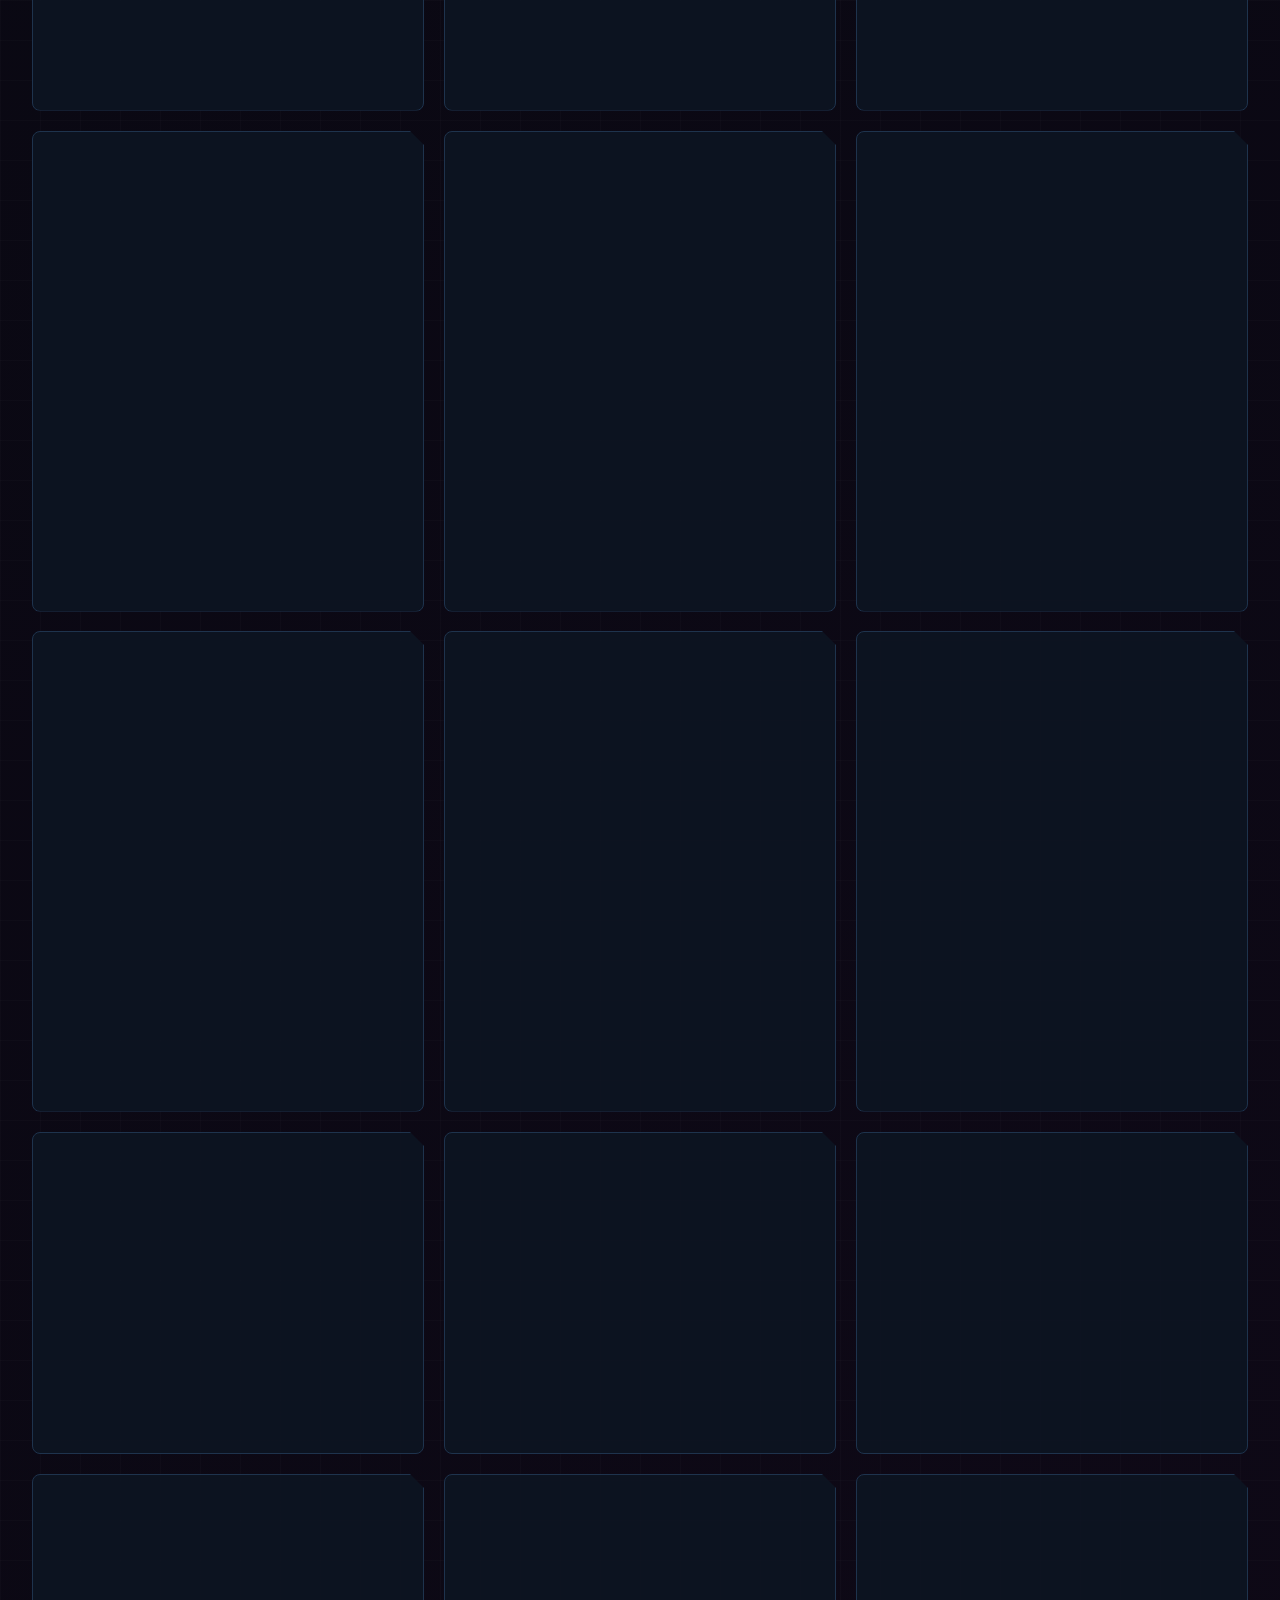
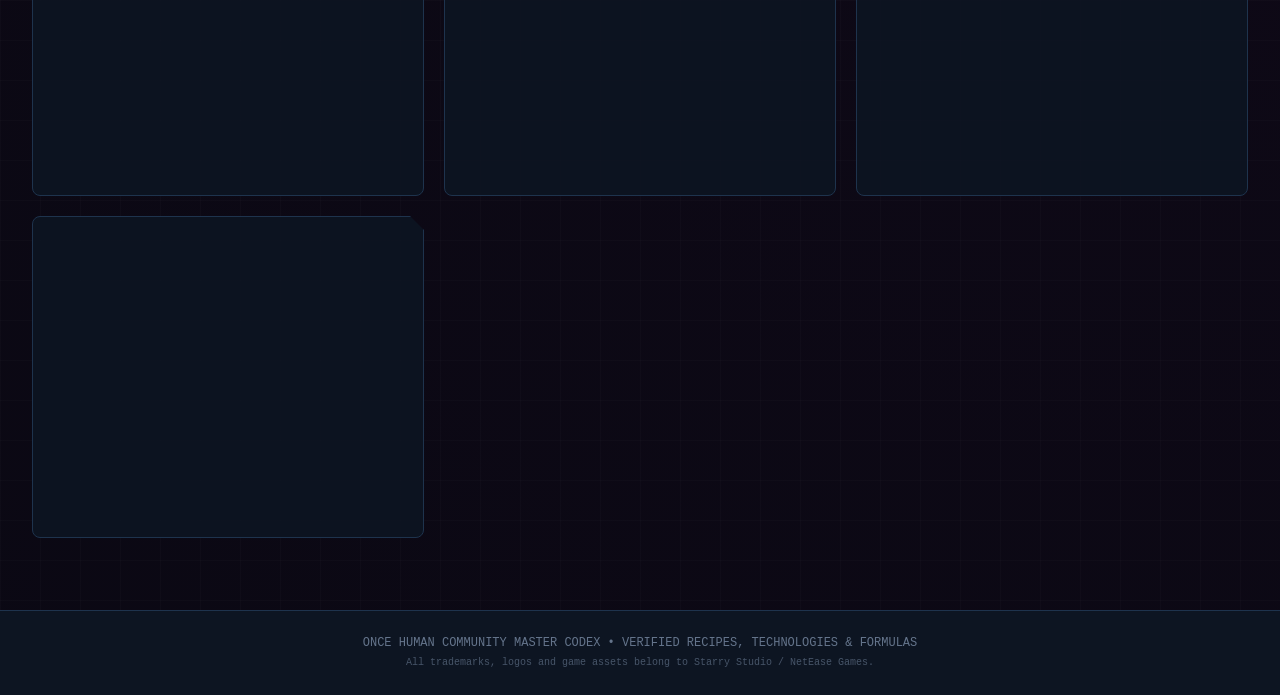
==== commit b93ad236: "feat: Expand Creative Cooking to 20 meta dishes and upgrade Chef Matrix calculator" ====
--- a/index.html
+++ b/index.html
@@ -234,6 +234,10 @@
             <option value="deviated_saffron">Deviated Saffron (+Crop Effect 40%)</option>
             <option value="deviated_pumpkin">Deviated Pumpkin (+PSI Intensity)</option>
             <option value="mushrooms">Morel / Matsutake (Sanity & Pollution RES)</option>
+            <option value="spikemato">Spikemato / Tomaty (Cold RES & Health)</option>
+            <option value="ice_melon">Ice Melon / Ledový meloun (Hydration & Hypothermia)</option>
+            <option value="deviated_aloe">Deviated Aloe (HP & Sanity Shield)</option>
+            <option value="calamus">Scarlet Calamus (Sprint & Attack Speed)</option>
           </select>
         </div>
         <!-- Slot 3: Spice & Flavoring -->
@@ -242,6 +246,9 @@
           <select id="calc-slot-spice" onchange="calculateSynergies()" class="w-full bg-hud-bg border border-hud-border text-white text-xs rounded px-2.5 py-1.5 focus:border-hud-cyan outline-none">
             <option value="none">-- Prázdné --</option>
             <option value="pepper">Peppercorn (+Success Rate, Pálivý buff)</option>
+            <option value="polar_pepper">Polar Pepper (Frostwalker & Cold RES)</option>
+            <option value="mint">Wild Mint (Cooling & Heatstroke RES)</option>
+            <option value="ginger">Sunny Ginger (Thermal Balance & Stamina)</option>
             <option value="sugar">Cukr (+20% Dish Energy)</option>
             <option value="salt">Rock Salt (+100% Dish Durability)</option>
             <option value="stardust_salt">Stardust Salt (Dish never spoils, -Sanity)</option>
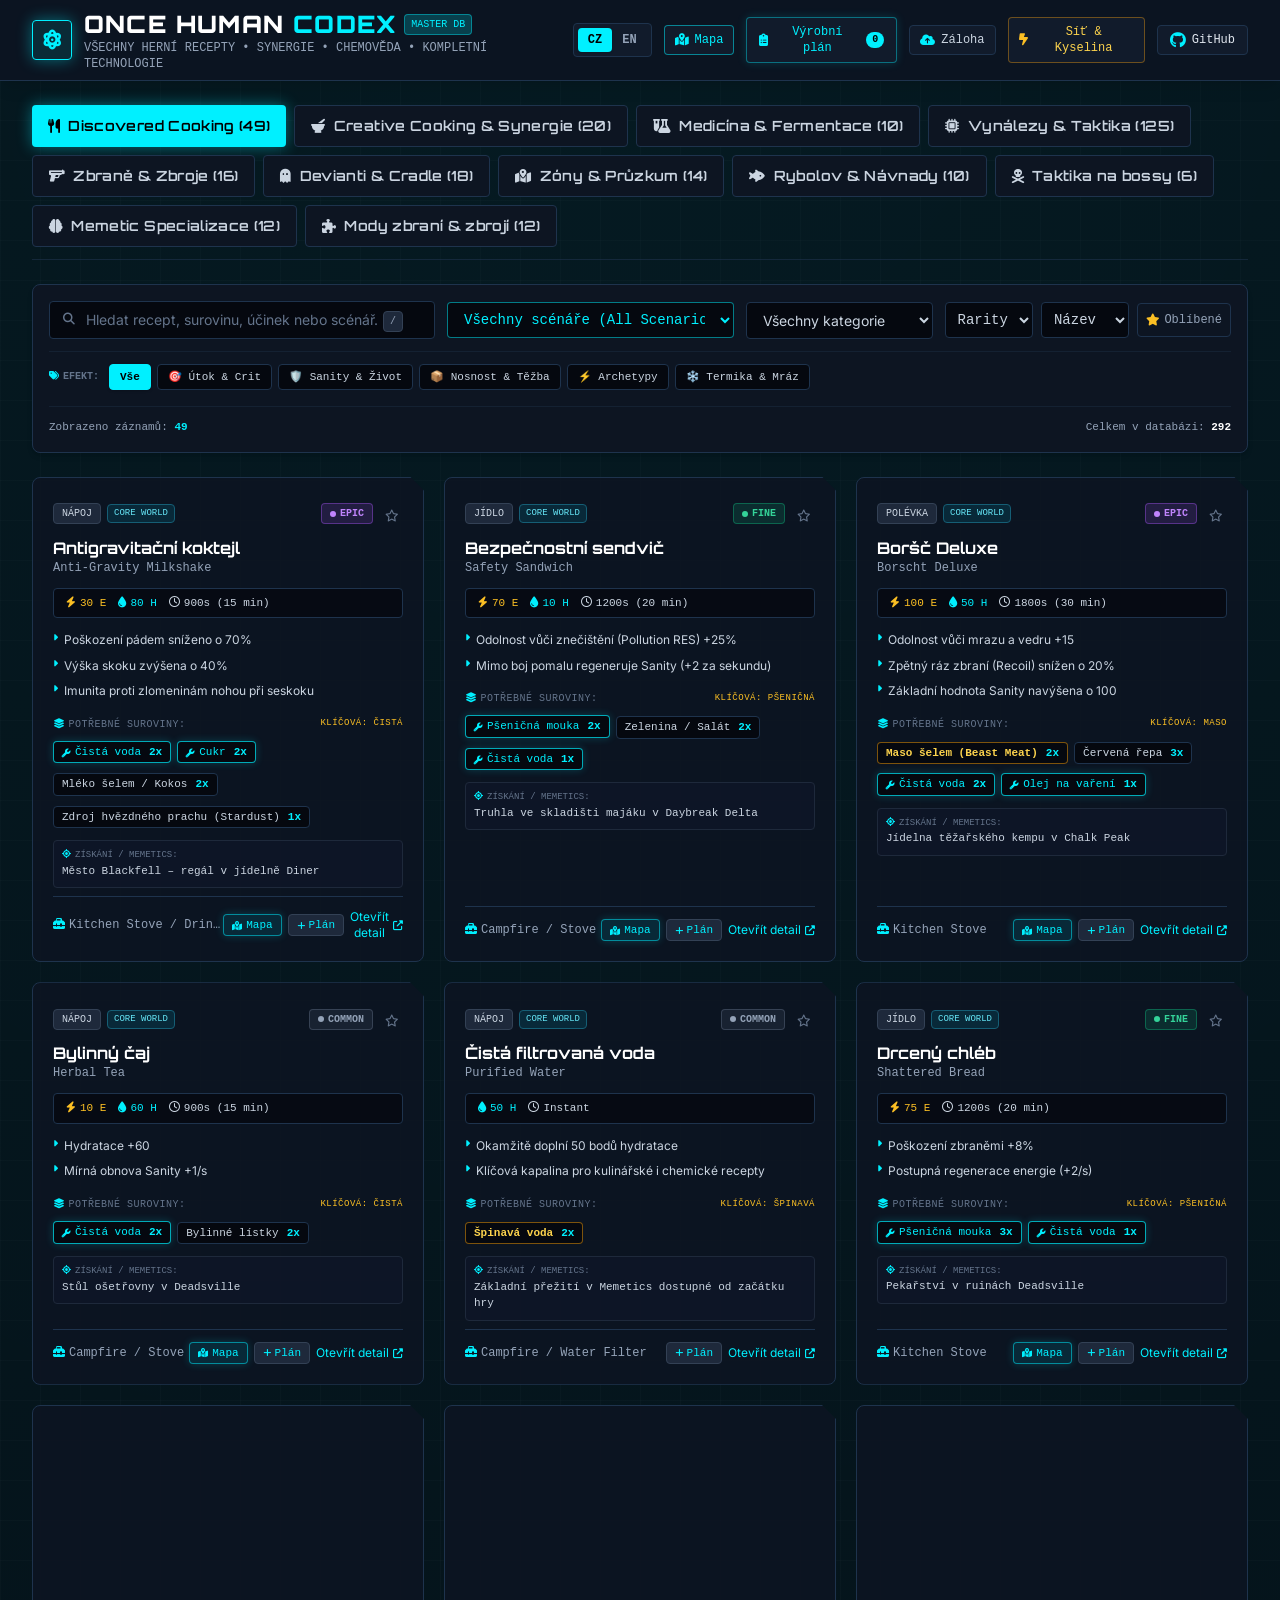
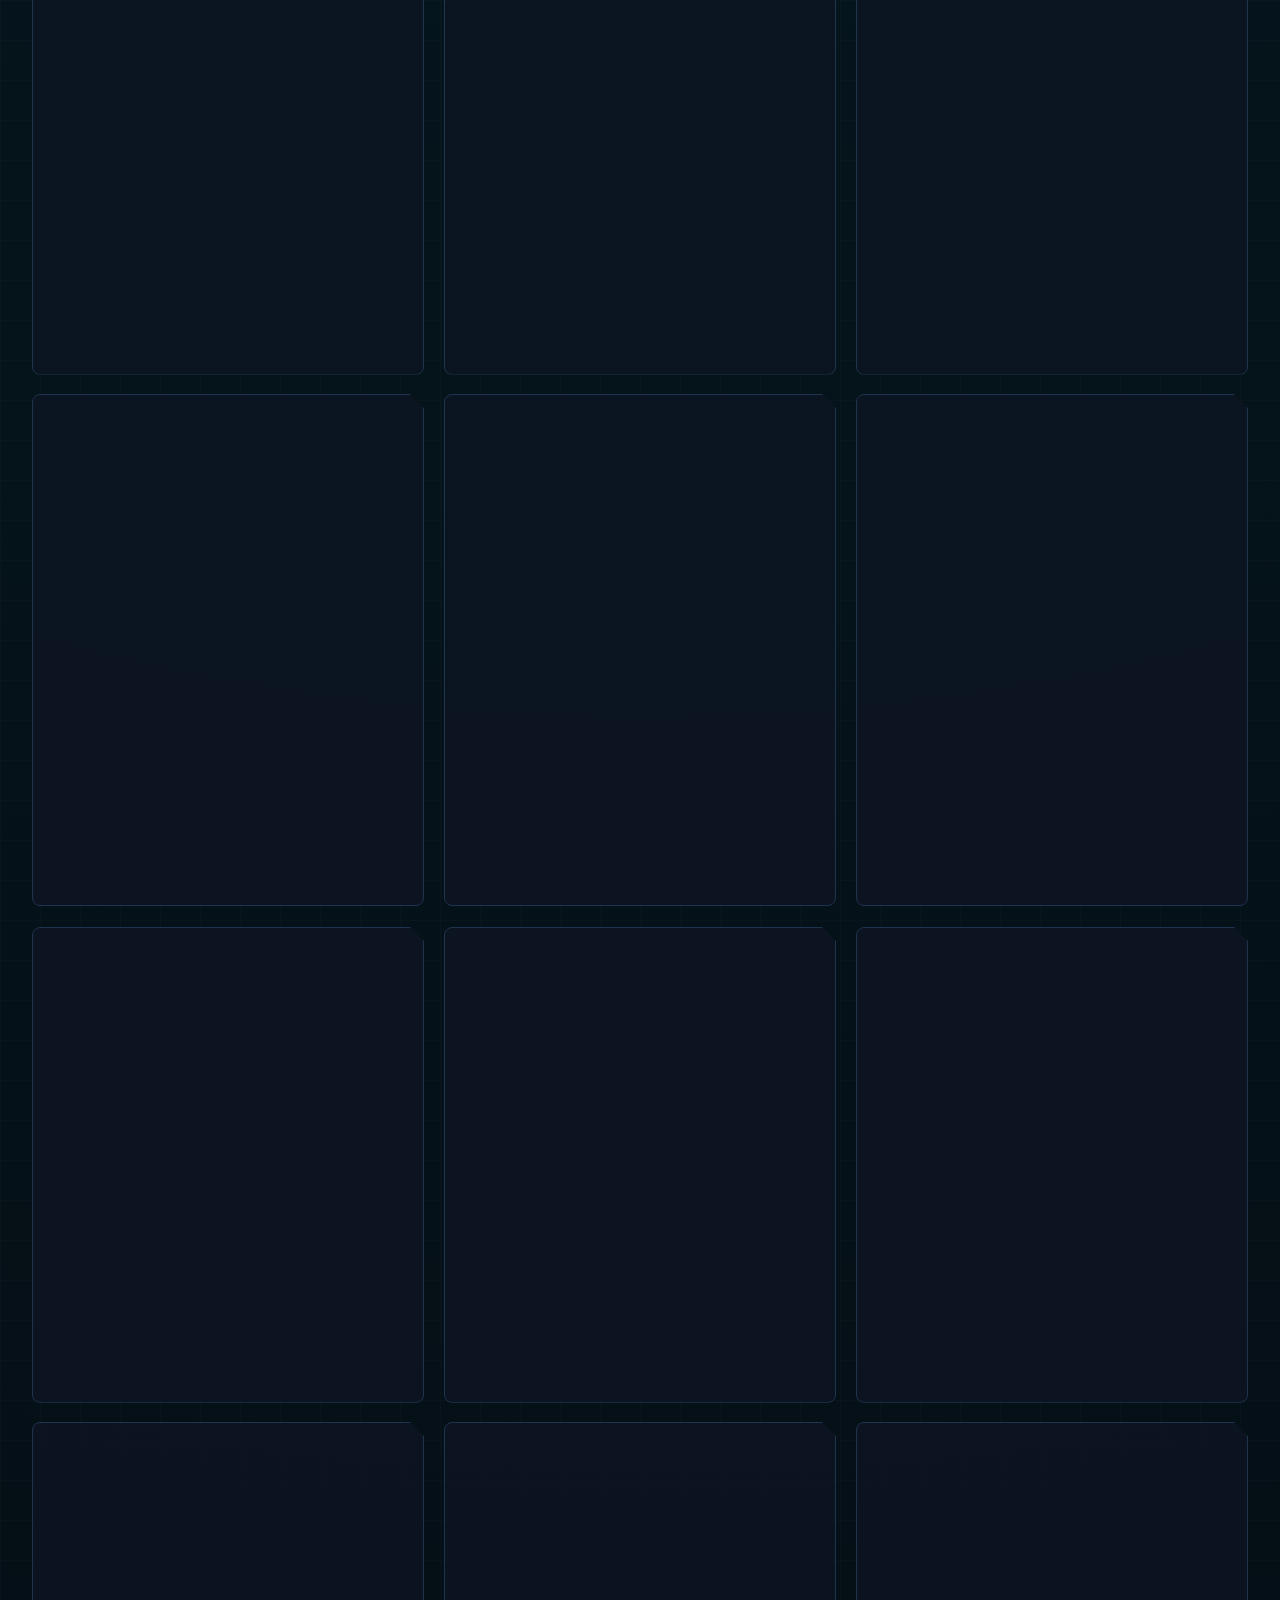
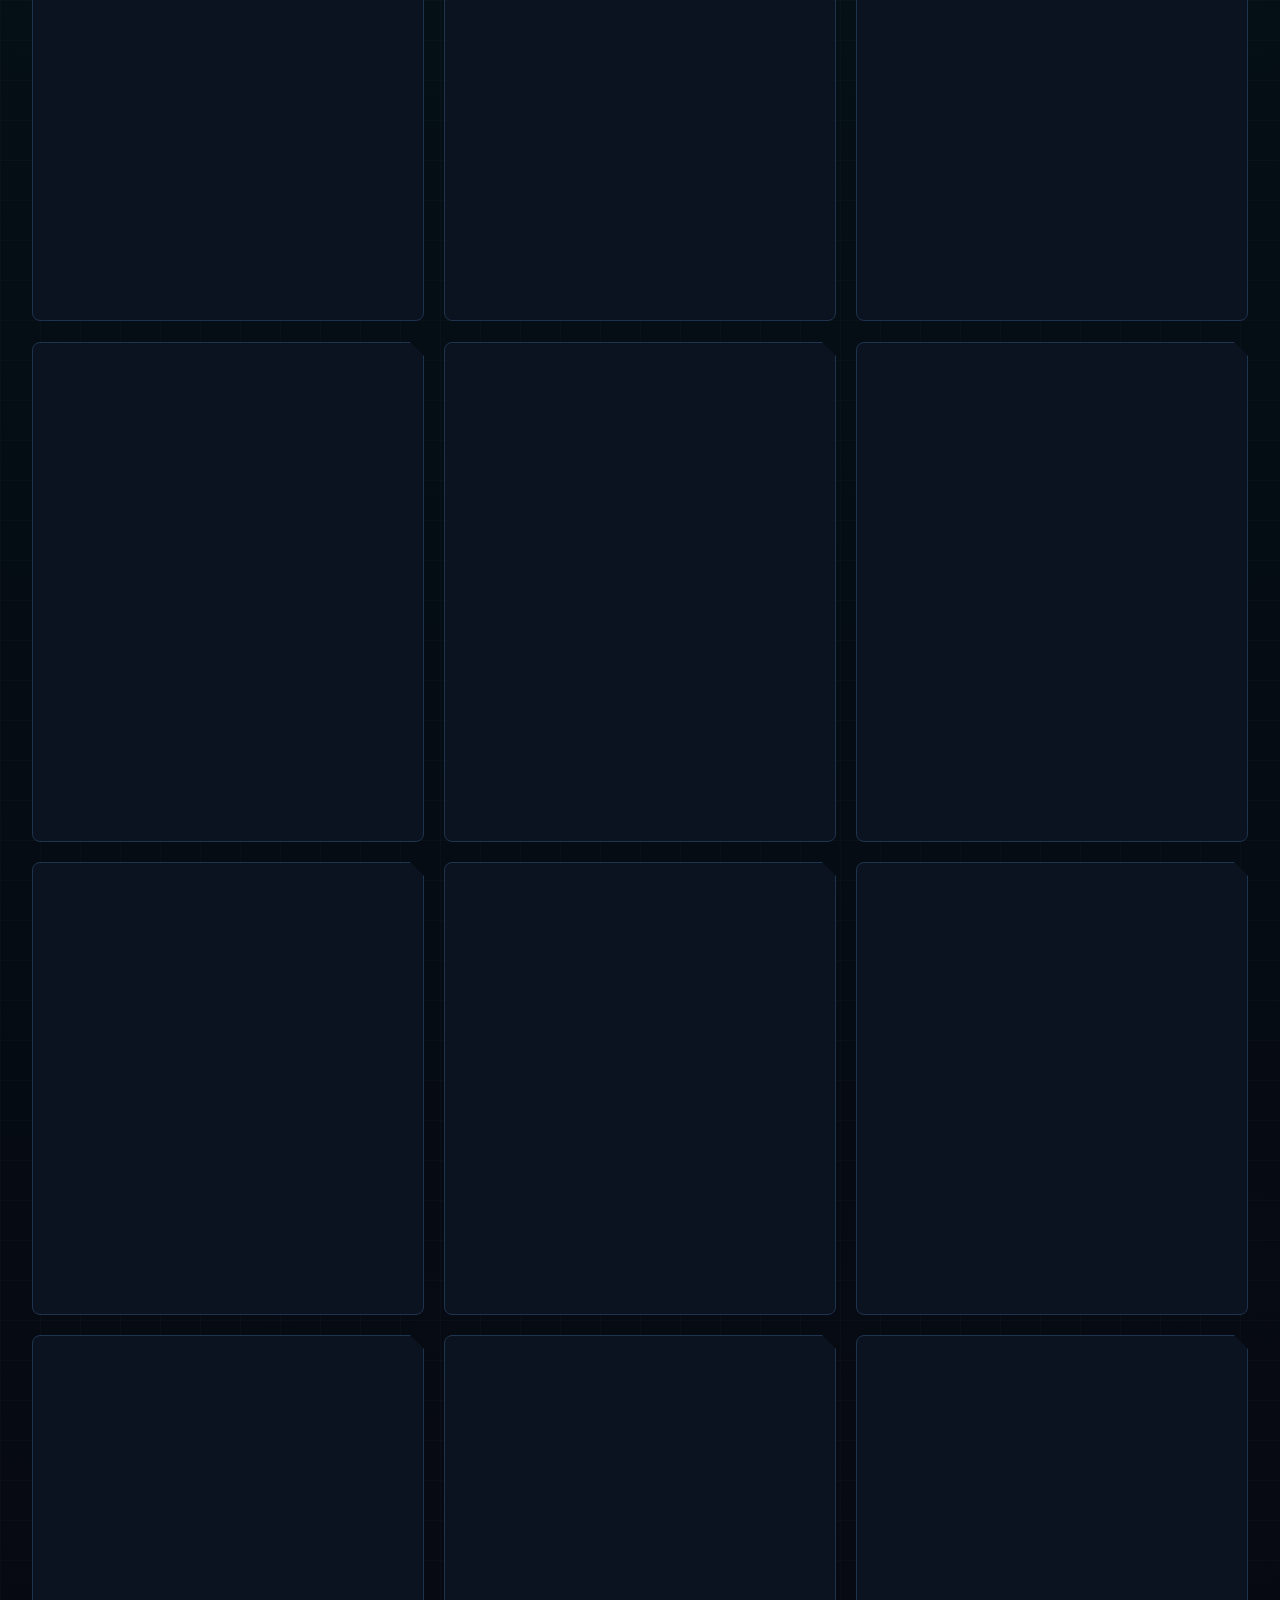
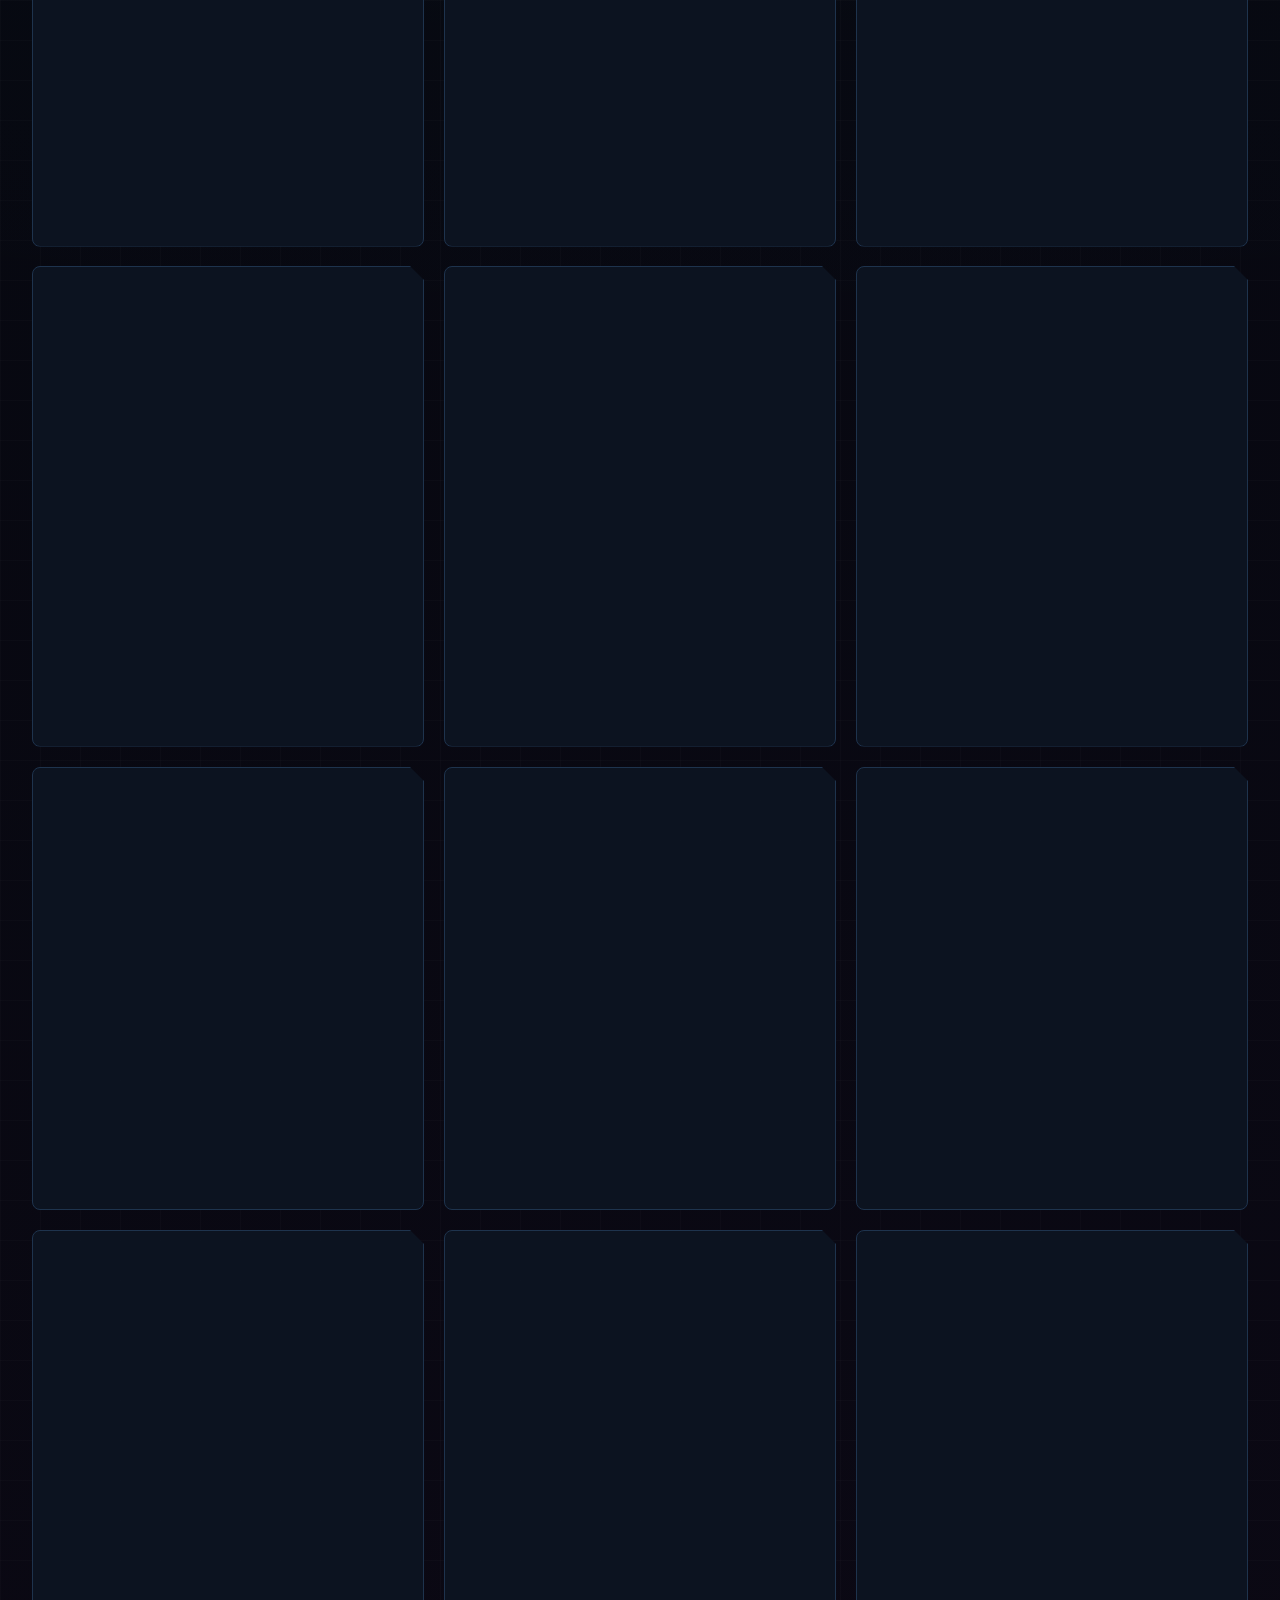
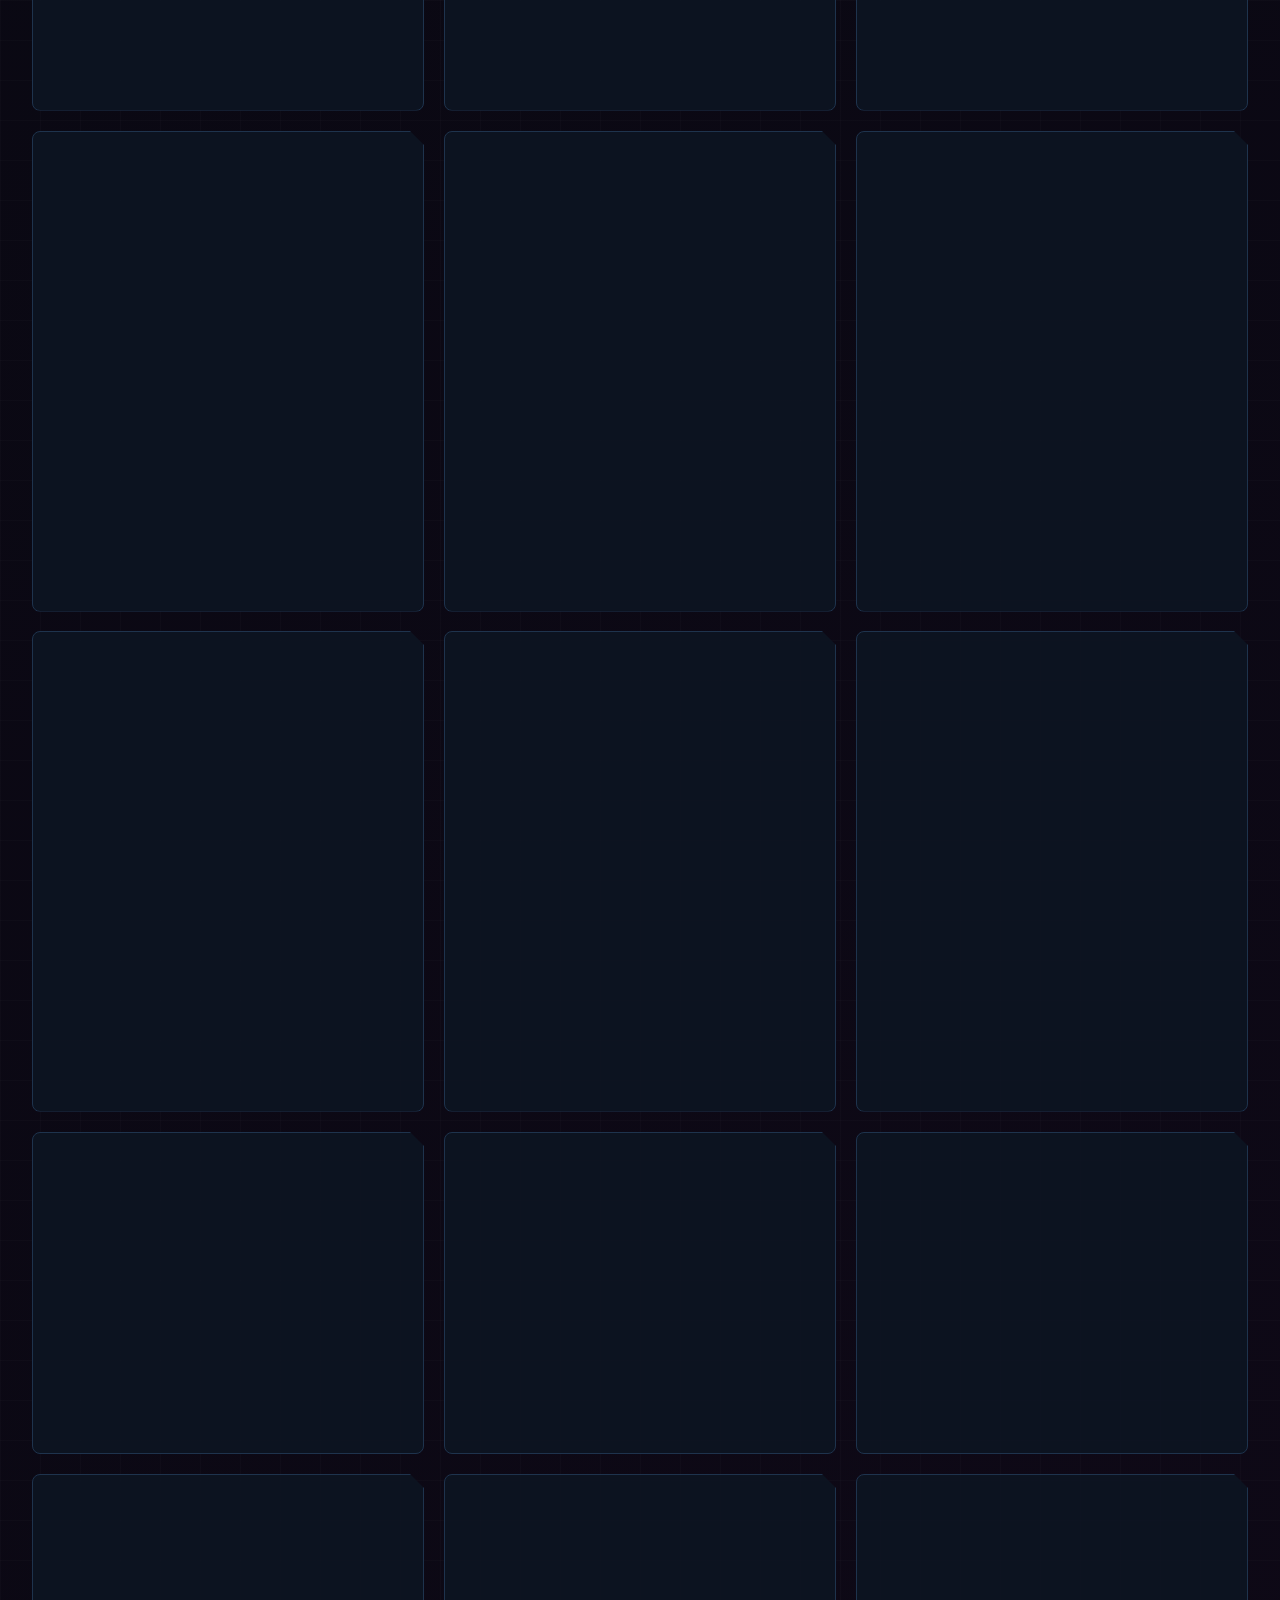
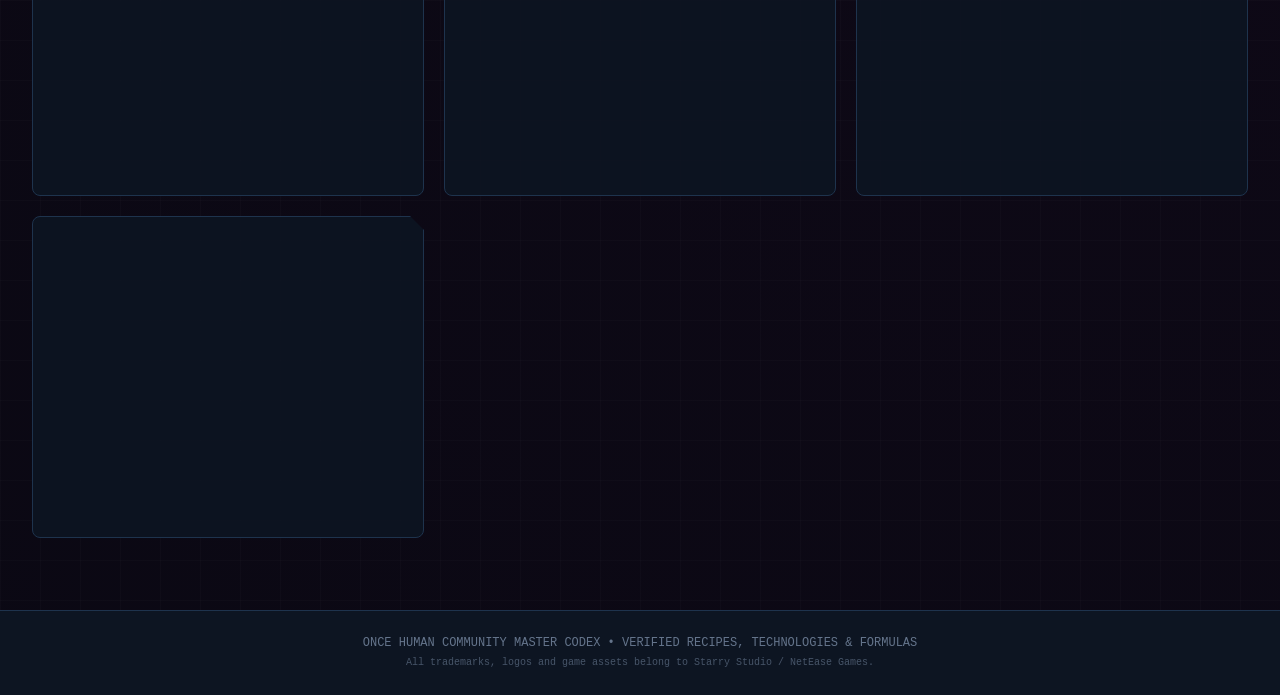
==== commit 1c48fb81: "feat(map): Add interactive tactical world map HUD with bidirectional codex linking and MapGenie live" ====
--- a/index.html
+++ b/index.html
@@ -83,7 +83,18 @@
           </button>
         </div>
 
-                <!-- Crafting Queue / Shopping List Button -->
+                <!-- Interactive Tactical World Map Button -->
+        <button 
+          id="map-toggle-btn"
+          onclick="openWorldMapModal()" 
+          title="Interaktivní taktická mapa Nalcottu"
+          class="inline-flex items-center space-x-1.5 bg-hud-card hover:bg-hud-cyan/15 border border-hud-cyan/50 hover:border-hud-cyan text-hud-cyan hover:text-white px-2.5 sm:px-3 py-1.5 rounded transition-all text-xs font-mono shadow-[0_0_12px_rgba(0,240,255,0.2)] cursor-pointer"
+        >
+          <i class="fa-solid fa-map-location-dot text-hud-cyan"></i>
+          <span class="hidden sm:inline" id="map-btn-label">Mapa</span>
+        </button>
+
+        <!-- Crafting Queue / Shopping List Button -->
         <button 
           id="queue-toggle-btn"
           onclick="openQueueModal()" 
@@ -502,6 +513,139 @@
     </div>
   </div>
 
+  <!-- ==================== NALCOTT TACTICAL WORLD MAP MODAL ==================== -->
+  <div id="world-map-modal" class="hidden fixed inset-0 z-50 flex items-center justify-center p-2 sm:p-4 bg-black/85 backdrop-blur-md">
+    <div class="bg-hud-surface border border-hud-cyan/50 rounded-lg max-w-6xl w-full h-[94vh] flex flex-col relative overflow-hidden shadow-[0_0_40px_rgba(0,240,255,0.25)]">
+      <!-- Modal Header -->
+      <div class="p-3 sm:p-4 border-b border-hud-border flex items-center justify-between gap-3 bg-hud-card/90 shrink-0">
+        <div class="flex items-center gap-2.5">
+          <div class="w-9 h-9 rounded bg-hud-cyan/10 border border-hud-cyan flex items-center justify-center text-hud-cyan shadow-[0_0_12px_rgba(0,240,255,0.3)] shrink-0">
+            <i class="fa-solid fa-map-location-dot text-base animate-pulse"></i>
+          </div>
+          <div>
+            <div class="flex items-center gap-2">
+              <h3 id="map-modal-title" class="font-orbitron font-bold text-white text-sm sm:text-base tracking-wide">TAKTICKÁ MAPA NALCOTTU</h3>
+              <span class="text-[9px] font-mono uppercase bg-hud-cyan/20 text-hud-cyan border border-hud-cyan/40 px-1.5 py-0.5 rounded">GPS RADAR HUD</span>
+            </div>
+            <p id="map-modal-subtitle" class="text-[11px] font-mono text-slate-400 hidden sm:block">Interaktivní radarový přehled lokací, receptů, bossů a sil</p>
+          </div>
+        </div>
+
+        <!-- Mode Toggle Switch (Tactical Radar vs MapGenie Live) & Close -->
+        <div class="flex items-center gap-2">
+          <div class="flex items-center bg-hud-bg border border-hud-border rounded p-1">
+            <button id="map-mode-tactical" onclick="switchMapMode('tactical')" class="px-2.5 py-1 rounded text-xs font-mono font-bold transition-all bg-hud-cyan text-black shadow cursor-pointer">
+              <i class="fa-solid fa-satellite-dish mr-1"></i><span id="map-mode-lbl-tactical">Taktický radar</span>
+            </button>
+            <button id="map-mode-mapgenie" onclick="switchMapMode('mapgenie')" class="px-2.5 py-1 rounded text-xs font-mono font-bold transition-all text-slate-400 hover:text-white cursor-pointer">
+              <i class="fa-solid fa-globe mr-1"></i><span id="map-mode-lbl-mapgenie">MapGenie Live</span>
+            </button>
+          </div>
+
+          <button onclick="closeWorldMapModal()" title="Zavřít (Esc)" class="text-slate-400 hover:text-white transition w-8 h-8 rounded border border-hud-border flex items-center justify-center bg-hud-card cursor-pointer">
+            <i class="fa-solid fa-xmark text-sm"></i>
+          </button>
+        </div>
+      </div>
+
+      <!-- Map Toolbar (Tactical Mode Filters & Controls) -->
+      <div id="tactical-map-toolbar" class="p-2.5 border-b border-hud-border/80 bg-hud-surface/90 flex flex-wrap items-center justify-between gap-2 text-xs font-mono shrink-0">
+        <!-- Category Filter Pills -->
+        <div class="flex flex-wrap items-center gap-1.5">
+          <button onclick="setMapFilter('all')" id="map-filter-all" class="map-filter-pill px-2.5 py-1 rounded border border-hud-cyan bg-hud-cyan text-black font-bold text-[11px] transition shadow-[0_0_8px_rgba(0,240,255,0.3)] cursor-pointer">
+            <span id="map-lbl-filter-all">Vše</span> (<span id="map-cnt-all">0</span>)
+          </button>
+          <button onclick="setMapFilter('recipe')" id="map-filter-recipe" class="map-filter-pill px-2.5 py-1 rounded border border-hud-border bg-hud-card text-slate-300 hover:text-white text-[11px] transition cursor-pointer">
+            🍽️ <span id="map-lbl-filter-recipe">Recepty</span> (<span id="map-cnt-recipe">0</span>)
+          </button>
+          <button onclick="setMapFilter('monolith')" id="map-filter-monolith" class="map-filter-pill px-2.5 py-1 rounded border border-hud-border bg-hud-card text-slate-300 hover:text-white text-[11px] transition cursor-pointer">
+            💀 <span id="map-lbl-filter-monolith">Bossové</span> (<span id="map-cnt-monolith">0</span>)
+          </button>
+          <button onclick="setMapFilter('silo')" id="map-filter-silo" class="map-filter-pill px-2.5 py-1 rounded border border-hud-border bg-hud-card text-slate-300 hover:text-white text-[11px] transition cursor-pointer">
+            🏛️ <span id="map-lbl-filter-silo">Sila</span> (<span id="map-cnt-silo">0</span>)
+          </button>
+          <button onclick="setMapFilter('settlement')" id="map-filter-settlement" class="map-filter-pill px-2.5 py-1 rounded border border-hud-border bg-hud-card text-slate-300 hover:text-white text-[11px] transition cursor-pointer">
+            🏘️ <span id="map-lbl-filter-settlement">Osady</span> (<span id="map-cnt-settlement">0</span>)
+          </button>
+          <button onclick="setMapFilter('fishing')" id="map-filter-fishing" class="map-filter-pill px-2.5 py-1 rounded border border-hud-border bg-hud-card text-slate-300 hover:text-white text-[11px] transition cursor-pointer">
+            🎣 <span id="map-lbl-filter-fishing">Rybolov</span> (<span id="map-cnt-fishing">0</span>)
+          </button>
+          <button onclick="setMapFilter('crate')" id="map-filter-crate" class="map-filter-pill px-2.5 py-1 rounded border border-hud-border bg-hud-card text-slate-300 hover:text-white text-[11px] transition cursor-pointer">
+            📦 <span id="map-lbl-filter-crate">Truhly</span> (<span id="map-cnt-crate">0</span>)
+          </button>
+        </div>
+
+        <!-- Search & Zoom Controls -->
+        <div class="flex items-center gap-2 ml-auto">
+          <div class="relative w-40 sm:w-52">
+            <input 
+              type="text" 
+              id="mapSearchInput" 
+              oninput="handleMapSearch(this.value)" 
+              placeholder="Hledat na mapě..."
+              class="w-full bg-hud-bg border border-hud-border rounded px-2.5 py-1 text-xs text-white placeholder-slate-500 focus:border-hud-cyan outline-none pr-6 font-sans"
+            >
+            <i class="fa-solid fa-magnifying-glass text-slate-500 text-[10px] absolute right-2 top-2"></i>
+          </div>
+          <div class="flex items-center gap-1 border border-hud-border rounded bg-hud-card p-0.5">
+            <button onclick="zoomMap(1.25)" title="Přiblížit (+)" class="w-7 h-7 rounded hover:bg-hud-cyan/20 text-slate-300 hover:text-hud-cyan flex items-center justify-center transition cursor-pointer">
+              <i class="fa-solid fa-plus text-xs"></i>
+            </button>
+            <button onclick="zoomMap(0.8)" title="Oddálit (-)" class="w-7 h-7 rounded hover:bg-hud-cyan/20 text-slate-300 hover:text-hud-cyan flex items-center justify-center transition cursor-pointer">
+              <i class="fa-solid fa-minus text-xs"></i>
+            </button>
+            <button onclick="resetMapTransform()" title="Resetovat pohled" class="px-2 h-7 rounded hover:bg-hud-cyan/20 text-slate-300 hover:text-hud-cyan text-[11px] font-mono flex items-center gap-1 transition cursor-pointer">
+              <i class="fa-solid fa-compress text-[10px]"></i>
+              <span class="hidden sm:inline" id="map-btn-reset-lbl">Reset</span>
+            </button>
+          </div>
+        </div>
+      </div>
+
+      <!-- Map Viewport -->
+      <div class="flex-1 relative overflow-hidden bg-[#03060c]">
+        <!-- Tactical Radar View -->
+        <div id="tactical-map-viewport" class="w-full h-full relative cursor-grab active:cursor-grabbing overflow-hidden select-none">
+          <div id="tactical-map-canvas" class="absolute inset-0 transition-transform duration-75 origin-center will-change-transform">
+            <!-- Dynamically populated by renderTacticalMap() -->
+          </div>
+
+          <!-- Tactical Pin Popover -->
+          <div id="map-pin-popover" class="hidden absolute z-30 max-w-sm w-80 bg-hud-surface/95 border border-hud-cyan rounded-lg p-3.5 shadow-[0_0_25px_rgba(0,240,255,0.35)] backdrop-blur-md text-xs pointer-events-auto">
+            <!-- Populated on pin click/focus -->
+          </div>
+
+          <!-- Tactical Radar Legend Overlay -->
+          <div class="absolute bottom-3 left-3 pointer-events-none z-10 bg-hud-surface/85 border border-hud-border/80 rounded p-2 text-[10px] font-mono text-slate-400 space-y-0.5 backdrop-blur-sm hidden sm:block">
+            <div class="text-hud-cyan font-bold flex items-center gap-1.5">
+              <span class="w-2 h-2 rounded-full bg-hud-cyan animate-pulse"></span> NALCOTT CONTINENT RADAR
+            </div>
+            <div>Posun: Tažením myši • Zoom: Kolečko / Tlačítka</div>
+            <div id="map-hud-cursor-coords">GPS: (X: --, Y: --)</div>
+          </div>
+        </div>
+
+        <!-- MapGenie Live View -->
+        <div id="mapgenie-container" class="hidden w-full h-full relative flex flex-col">
+          <div class="p-2 bg-slate-900 border-b border-hud-border flex items-center justify-between text-xs font-mono text-slate-300 shrink-0">
+            <span><i class="fa-solid fa-globe text-hud-cyan mr-1.5"></i>MapGenie Once Human Interactive Map (Live Checklist)</span>
+            <a href="https://mapgenie.io/once-human/maps/nalcott" target="_blank" rel="noopener noreferrer" class="text-hud-cyan hover:underline flex items-center gap-1">
+              <span>Otevřít v novém okně</span>
+              <i class="fa-solid fa-arrow-up-right-from-square text-[10px]"></i>
+            </a>
+          </div>
+          <iframe 
+            id="mapgenie-iframe" 
+            src="" 
+            class="w-full flex-1 border-0" 
+            loading="lazy" 
+            allowfullscreen>
+          </iframe>
+        </div>
+      </div>
+    </div>
+  </div>
+
   <!-- ==================== FOOTER ==================== -->
   <footer class="mt-12 bg-hud-surface border-t border-hud-border py-6 text-center text-xs font-mono text-slate-500">
     <div class="max-w-7xl mx-auto px-4">
--- a/css/style.css
+++ b/css/style.css
@@ -68,3 +68,52 @@
 .animate-pulse-glow {
   animation: pulseGlow 3s ease-in-out infinite;
 }
+
+/* ==========================================================================
+   TACTICAL RADAR MAP ANIMATIONS & STYLING
+   ========================================================================== */
+
+/* Rotating radar beam sweep */
+@keyframes radarSweep {
+  from { transform: rotate(0deg); }
+  to { transform: rotate(360deg); }
+}
+.radar-sweep-beam {
+  transform-origin: 500px 500px;
+  animation: radarSweep 10s linear infinite;
+  pointer-events: none;
+}
+
+/* Pulsing highlight ripple for focused pin */
+@keyframes pinRipple {
+  0% {
+    r: 10px;
+    opacity: 0.9;
+    stroke-width: 3px;
+  }
+  100% {
+    r: 40px;
+    opacity: 0;
+    stroke-width: 1px;
+  }
+}
+.pin-ripple-anim {
+  animation: pinRipple 1.6s cubic-bezier(0, 0.2, 0.8, 1) infinite;
+  pointer-events: none;
+}
+
+/* Map pin transition */
+.map-pin-marker {
+  transition: transform 0.2s cubic-bezier(0.34, 1.56, 0.64, 1), filter 0.2s ease;
+  cursor: pointer;
+}
+.map-pin-marker:hover {
+  transform: scale(1.35);
+  filter: drop-shadow(0 0 10px rgba(0, 240, 255, 0.8));
+}
+
+/* Crosshair cursor for radar grid */
+#tactical-map-viewport.is-dragging {
+  cursor: grabbing !important;
+}
+
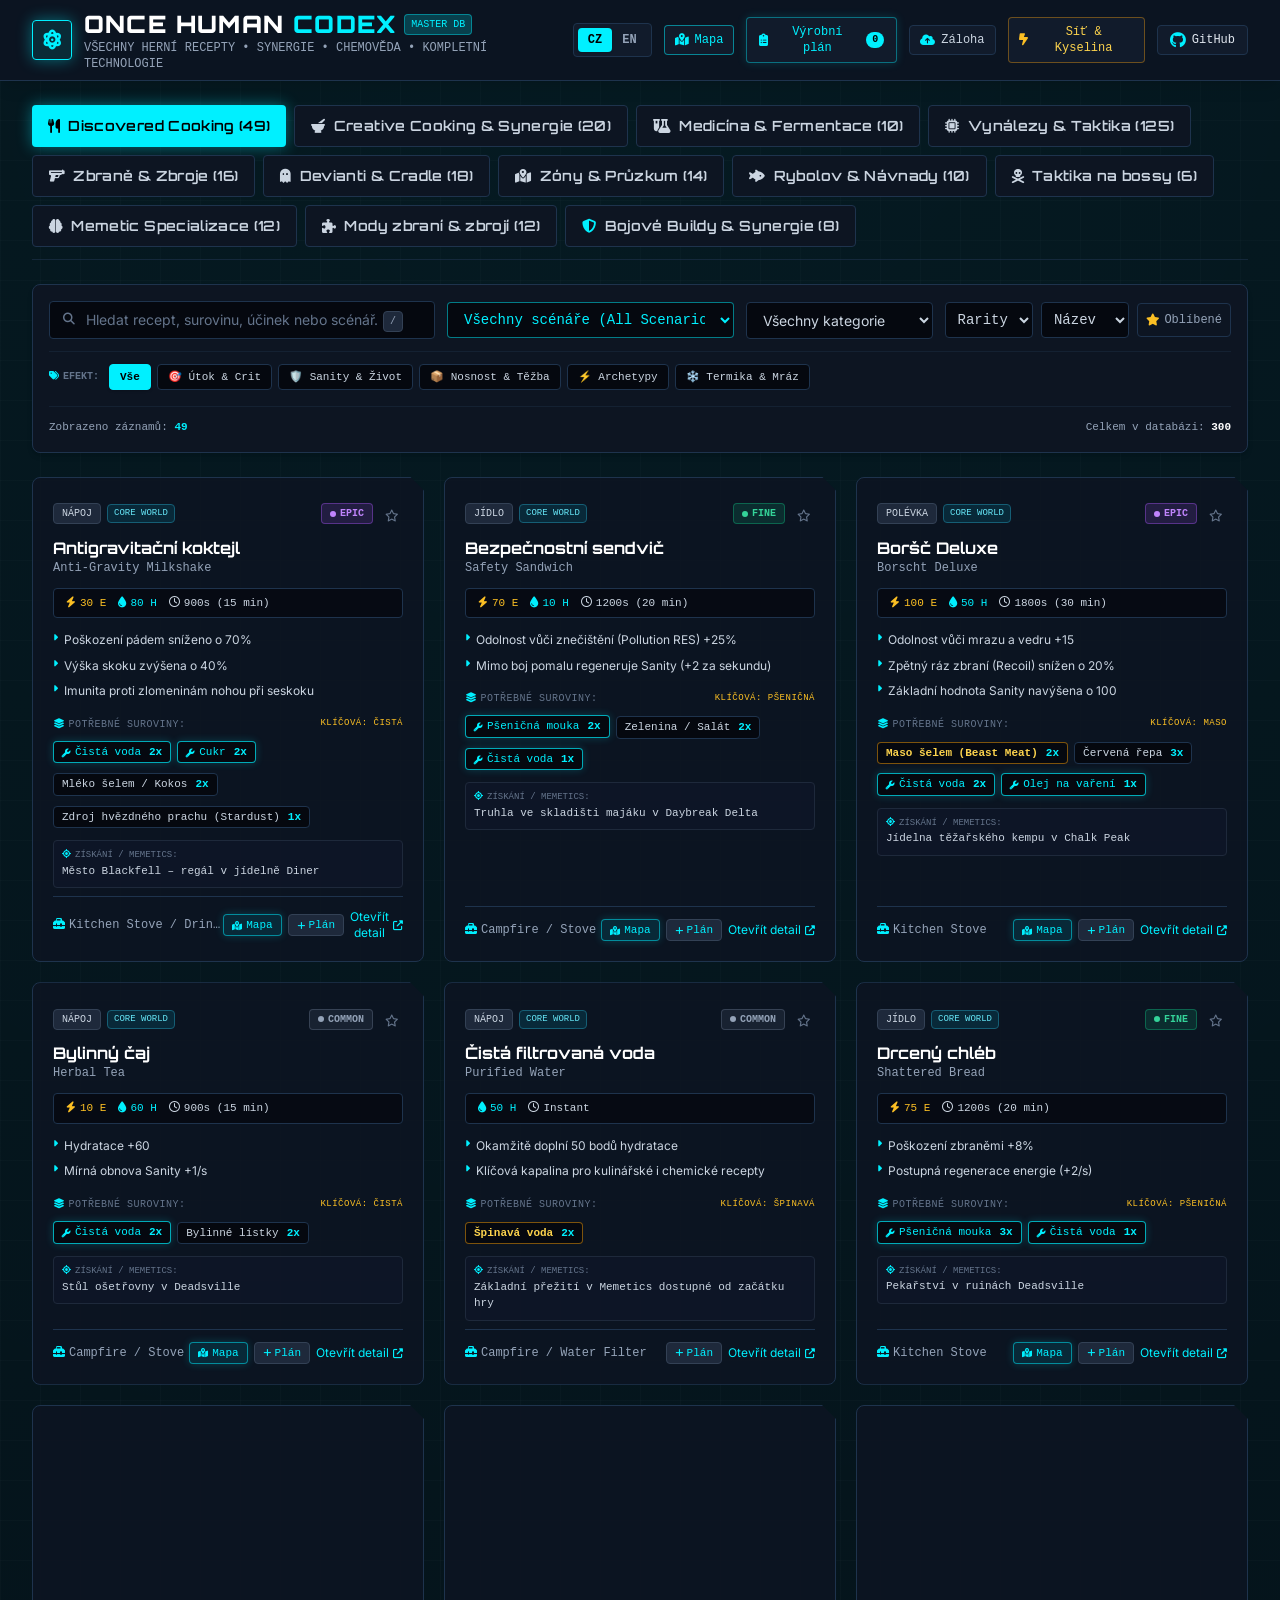
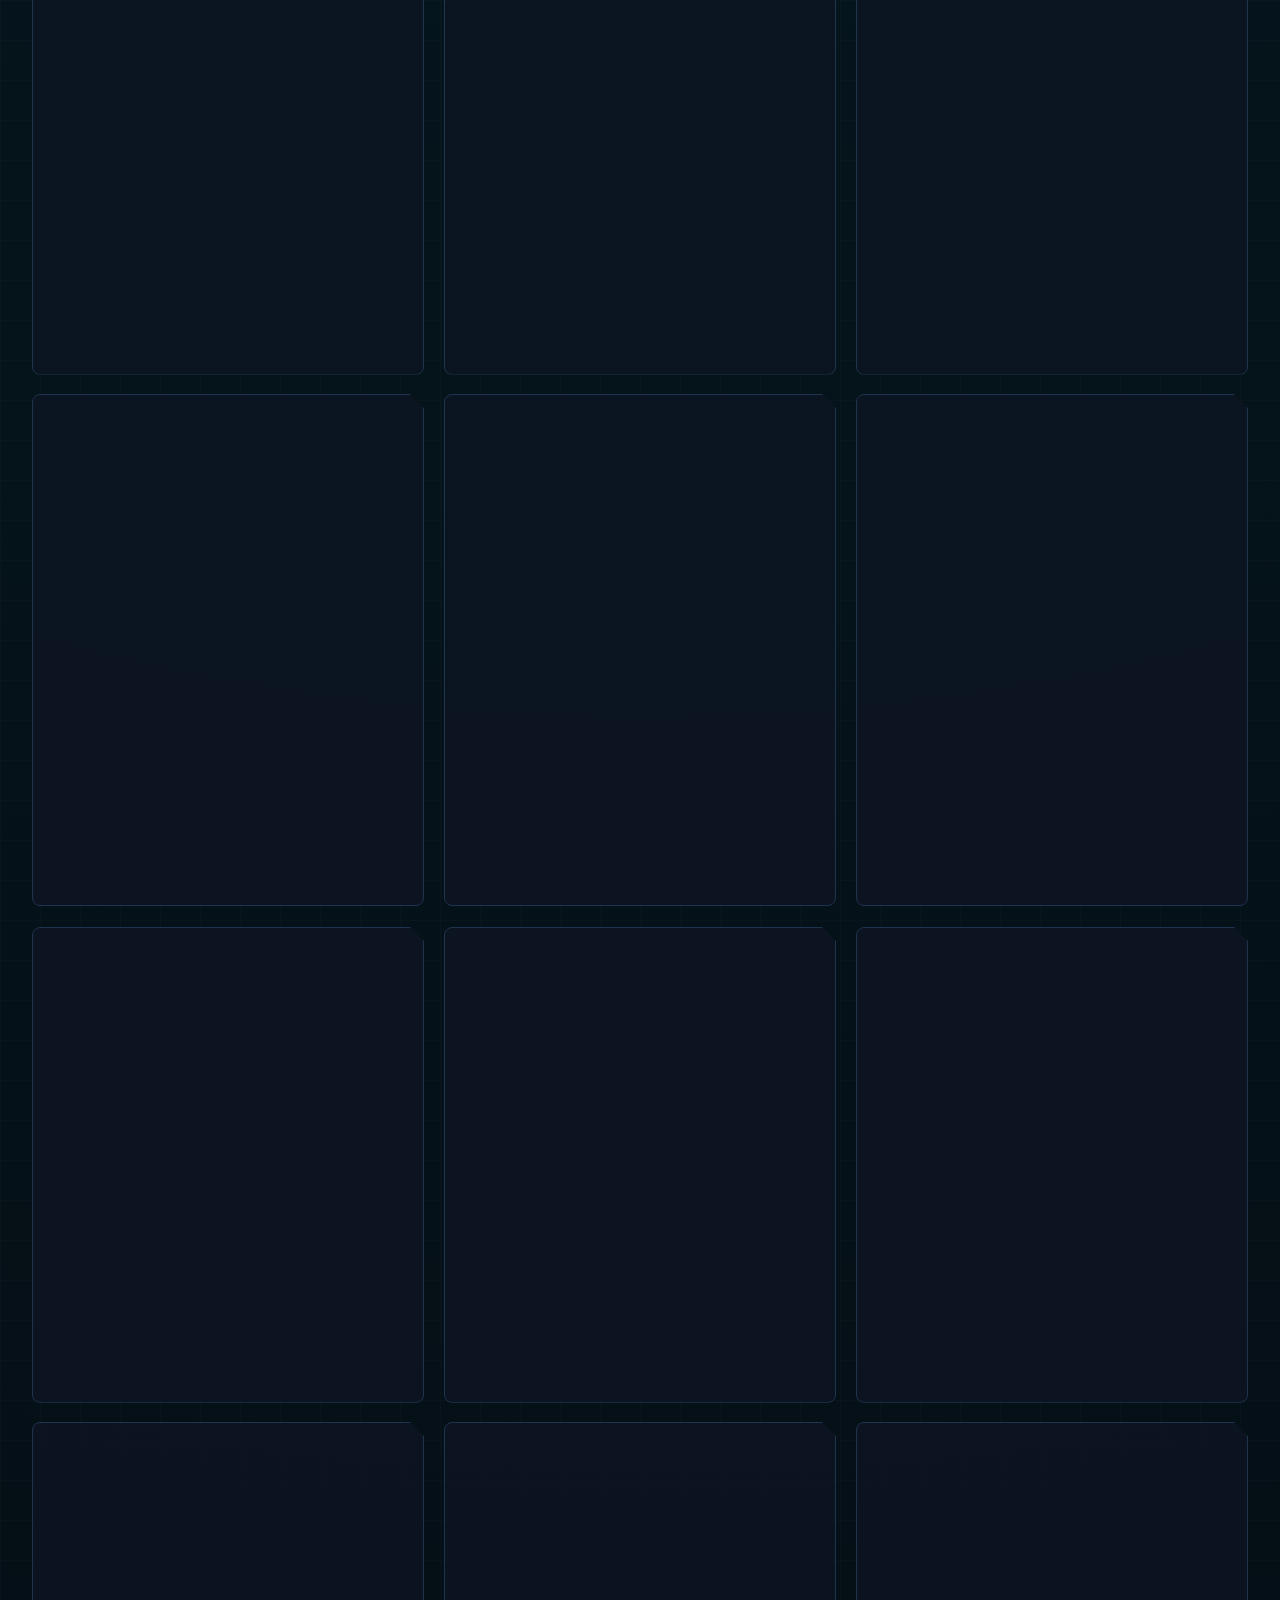
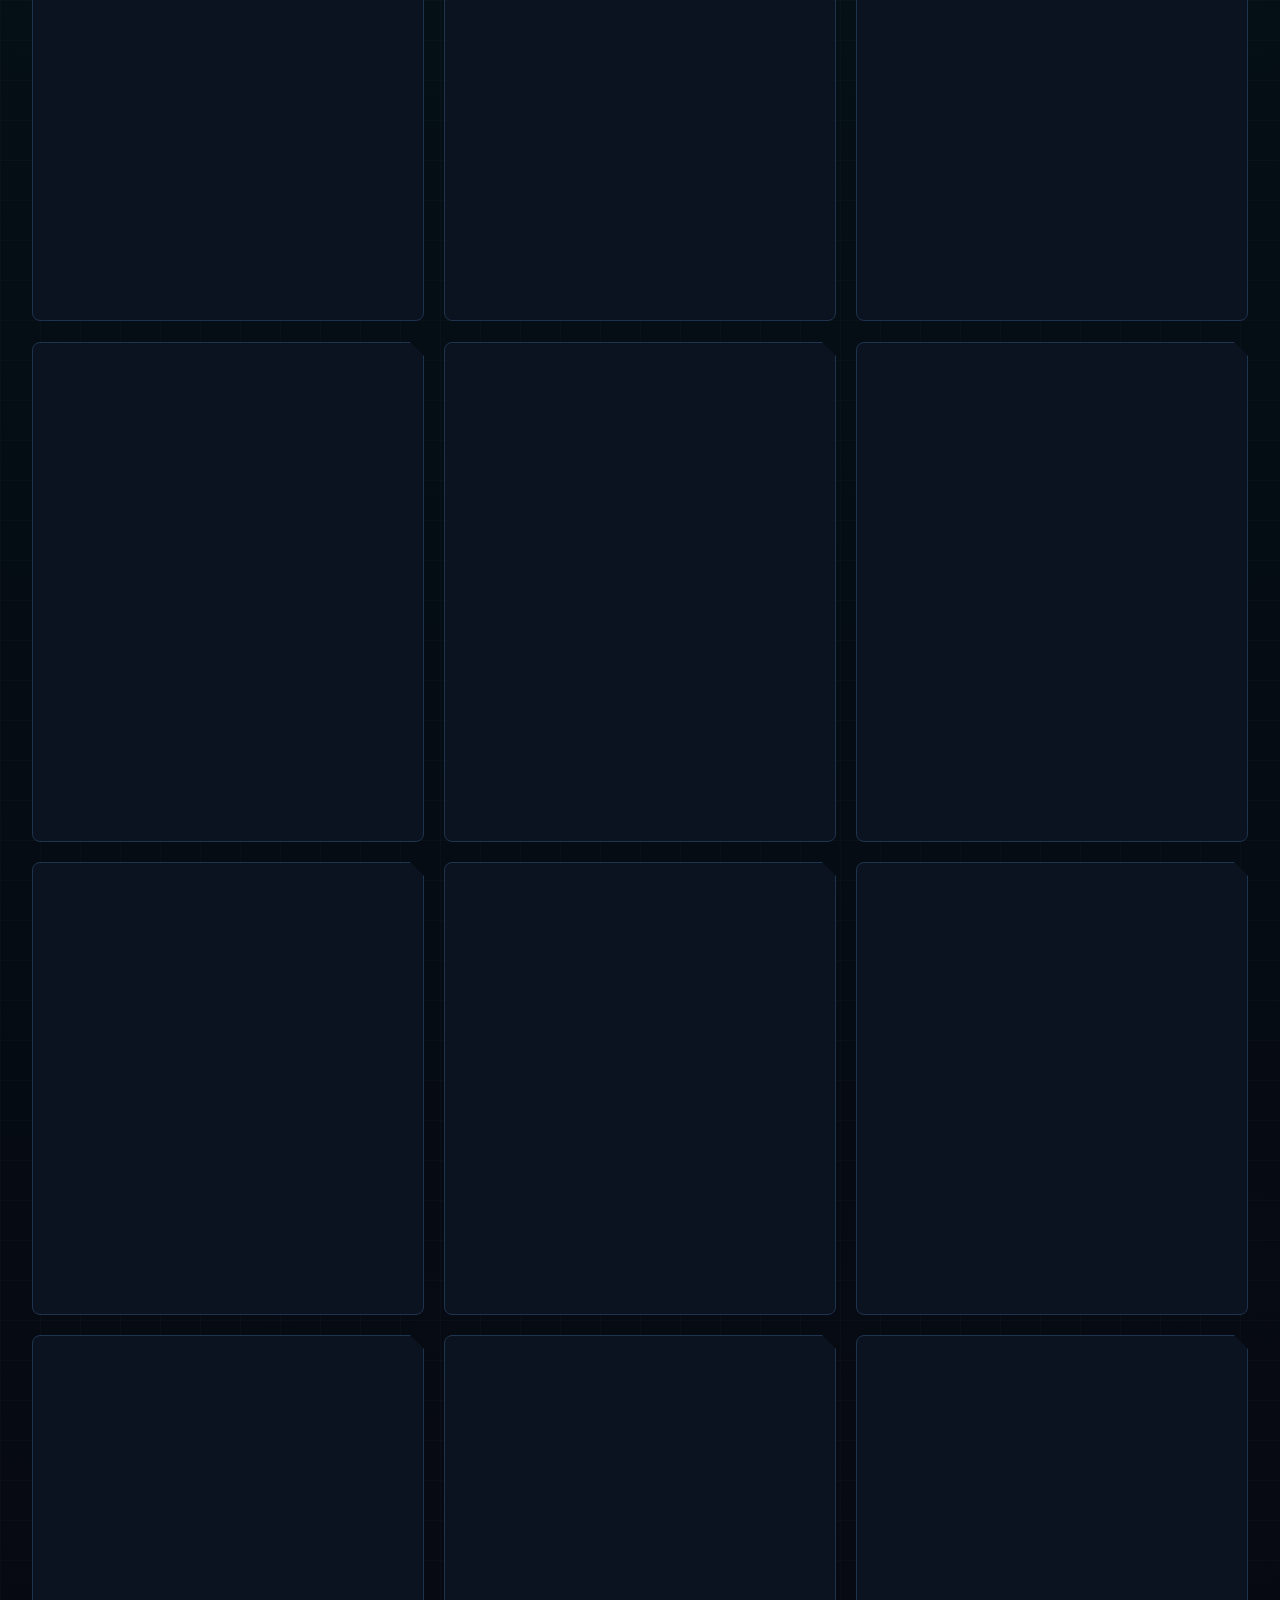
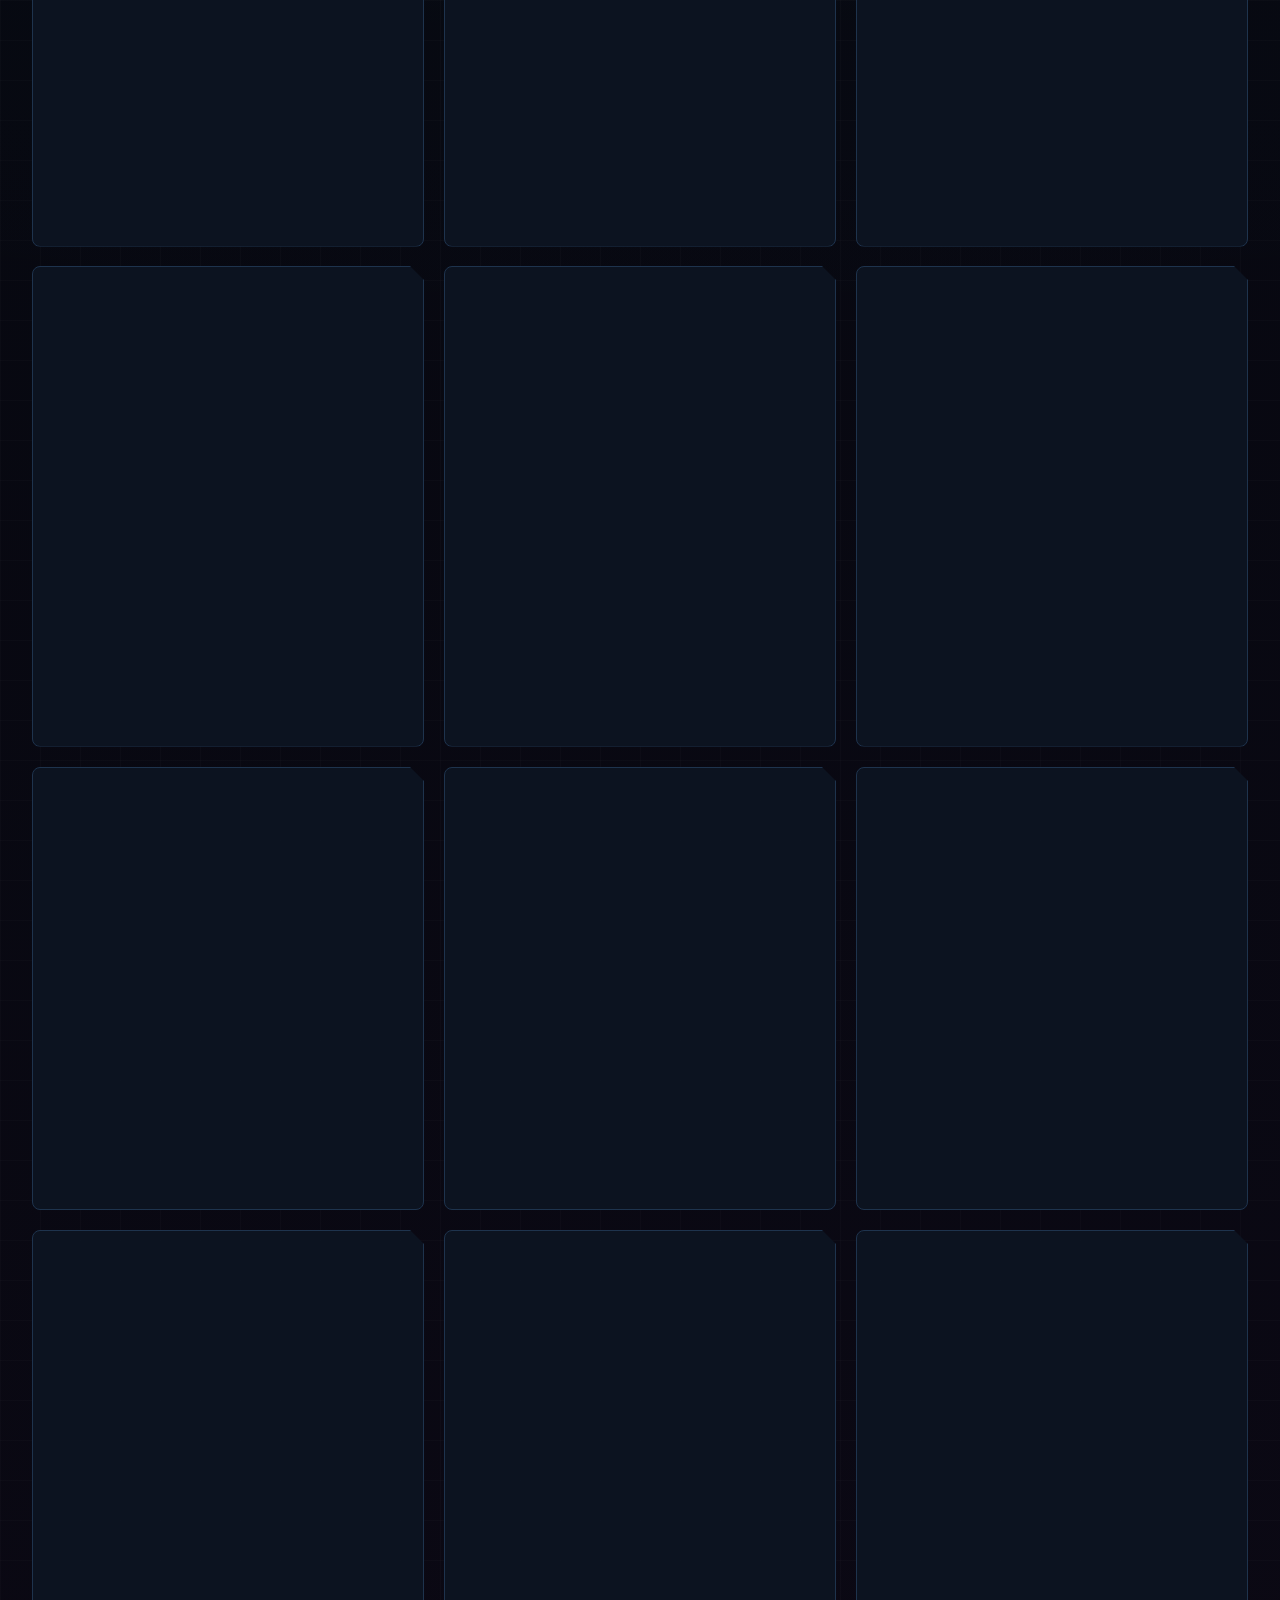
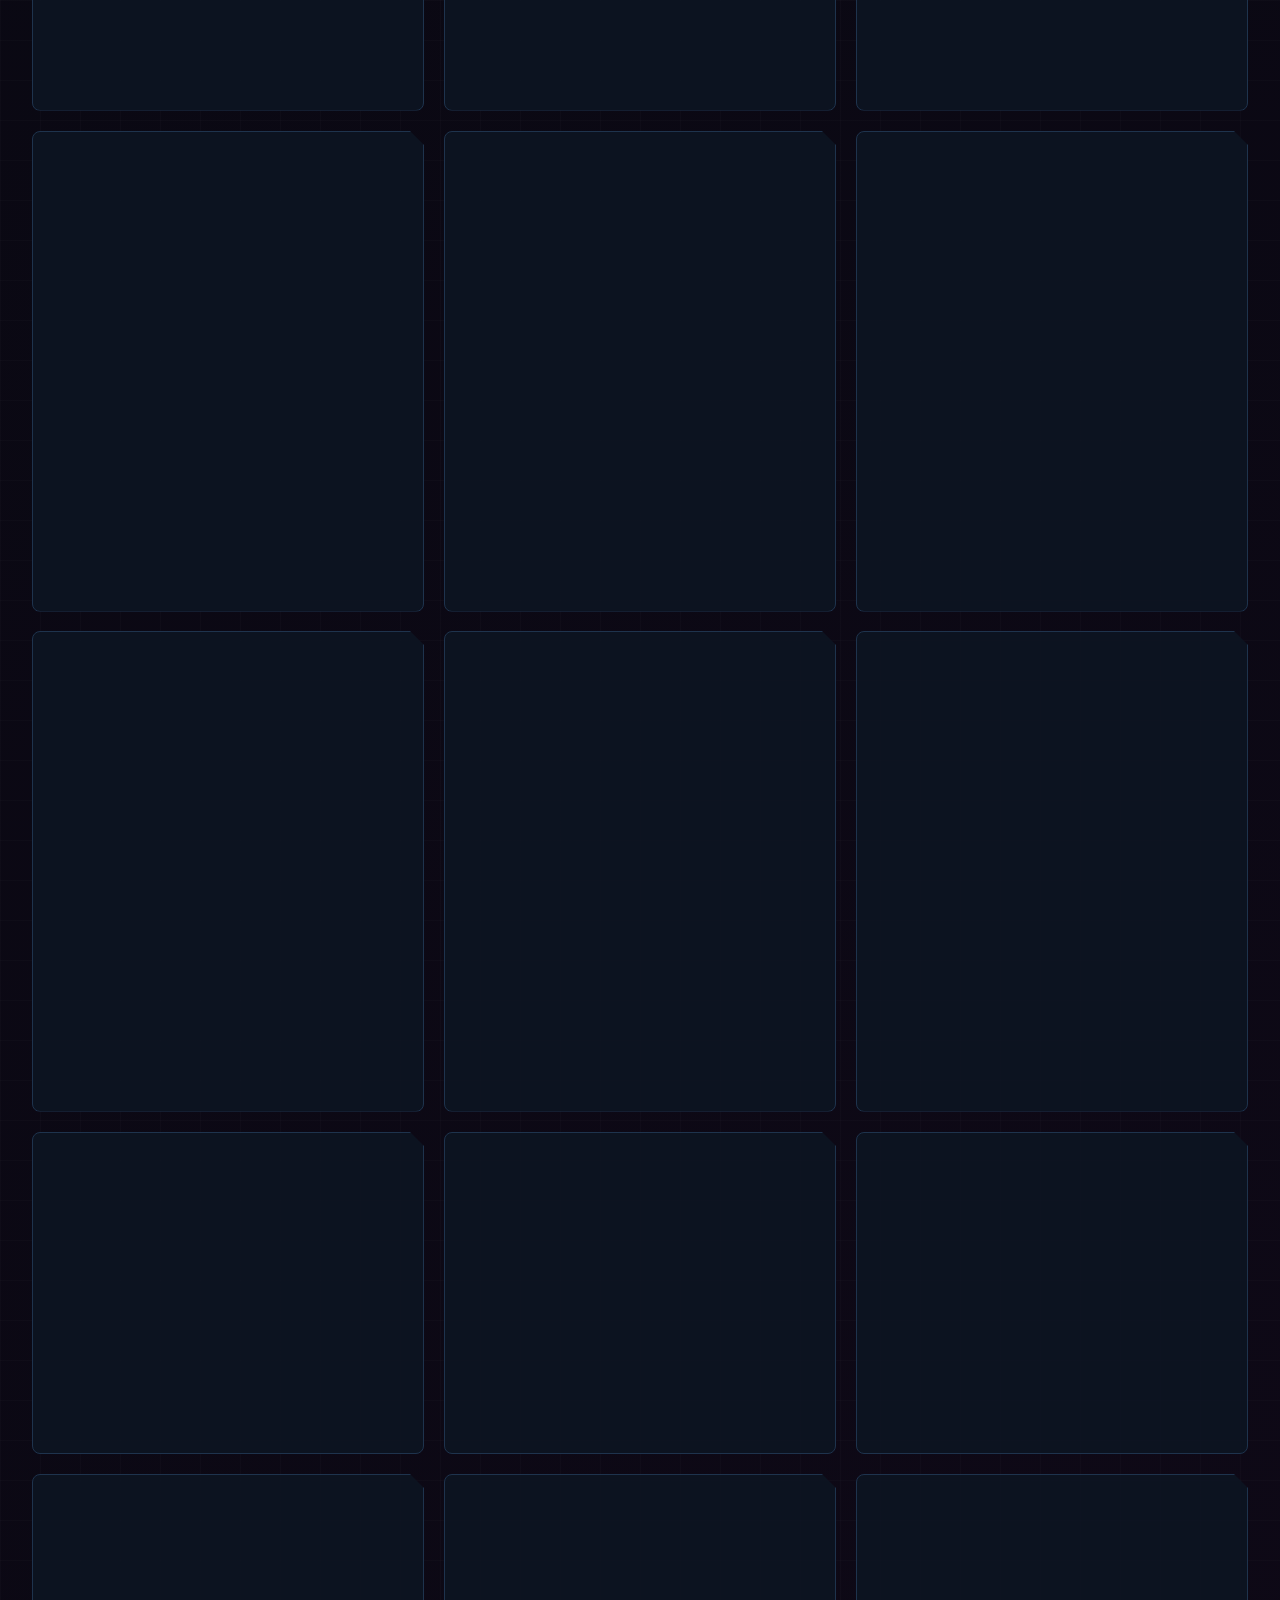
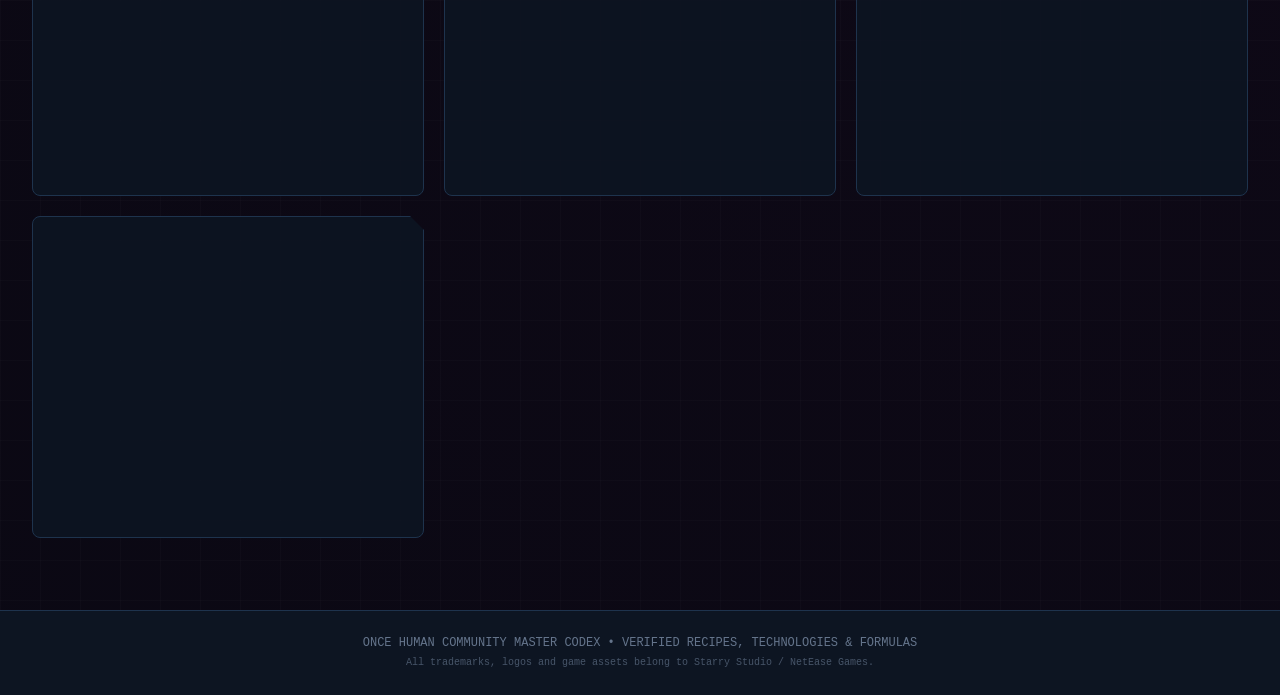
==== commit 566f7134: "feat(builds-routes): add 8 meta combat builds & loadout matrix + tactical farming routes planner" ====
--- a/index.html
+++ b/index.html
@@ -200,6 +200,11 @@
         <i class="fa-solid fa-puzzle-piece"></i>
         <span id="tab-txt-mods">Weapon & Armor Mods</span>
       </button>
+
+      <button onclick="switchTab('builds')" id="tab-btn-builds" class="tab-button px-4 py-2.5 rounded font-orbitron text-xs sm:text-sm font-semibold tracking-wide transition-all bg-hud-surface text-slate-300 hover:text-white border border-hud-border flex items-center space-x-2">
+        <i class="fa-solid fa-shield-halved text-hud-cyan"></i>
+        <span id="tab-txt-builds">Bojové Buildy & Synergie</span>
+      </button>
     </div>
 
     <!-- Interactive Cooking Synergy Matrix / Calculator (Visible in Creative Tab) -->
@@ -515,7 +520,7 @@
 
   <!-- ==================== NALCOTT TACTICAL WORLD MAP MODAL ==================== -->
   <div id="world-map-modal" class="hidden fixed inset-0 z-50 flex items-center justify-center p-2 sm:p-4 bg-black/85 backdrop-blur-md">
-    <div class="bg-hud-surface border border-hud-cyan/50 rounded-lg max-w-6xl w-full h-[94vh] flex flex-col relative overflow-hidden shadow-[0_0_40px_rgba(0,240,255,0.25)]">
+    <div class="map-modal-dialog bg-hud-surface border border-hud-cyan/50 rounded-lg max-w-6xl w-full flex flex-col relative overflow-hidden shadow-[0_0_40px_rgba(0,240,255,0.25)]" style="height: 92vh; max-height: 92vh; min-height: 520px;">
       <!-- Modal Header -->
       <div class="p-3 sm:p-4 border-b border-hud-border flex items-center justify-between gap-3 bg-hud-card/90 shrink-0">
         <div class="flex items-center gap-2.5">
@@ -549,64 +554,130 @@
       </div>
 
       <!-- Map Toolbar (Tactical Mode Filters & Controls) -->
-      <div id="tactical-map-toolbar" class="p-2.5 border-b border-hud-border/80 bg-hud-surface/90 flex flex-wrap items-center justify-between gap-2 text-xs font-mono shrink-0">
-        <!-- Category Filter Pills -->
-        <div class="flex flex-wrap items-center gap-1.5">
-          <button onclick="setMapFilter('all')" id="map-filter-all" class="map-filter-pill px-2.5 py-1 rounded border border-hud-cyan bg-hud-cyan text-black font-bold text-[11px] transition shadow-[0_0_8px_rgba(0,240,255,0.3)] cursor-pointer">
-            <span id="map-lbl-filter-all">Vše</span> (<span id="map-cnt-all">0</span>)
-          </button>
-          <button onclick="setMapFilter('recipe')" id="map-filter-recipe" class="map-filter-pill px-2.5 py-1 rounded border border-hud-border bg-hud-card text-slate-300 hover:text-white text-[11px] transition cursor-pointer">
-            🍽️ <span id="map-lbl-filter-recipe">Recepty</span> (<span id="map-cnt-recipe">0</span>)
-          </button>
-          <button onclick="setMapFilter('monolith')" id="map-filter-monolith" class="map-filter-pill px-2.5 py-1 rounded border border-hud-border bg-hud-card text-slate-300 hover:text-white text-[11px] transition cursor-pointer">
-            💀 <span id="map-lbl-filter-monolith">Bossové</span> (<span id="map-cnt-monolith">0</span>)
-          </button>
-          <button onclick="setMapFilter('silo')" id="map-filter-silo" class="map-filter-pill px-2.5 py-1 rounded border border-hud-border bg-hud-card text-slate-300 hover:text-white text-[11px] transition cursor-pointer">
-            🏛️ <span id="map-lbl-filter-silo">Sila</span> (<span id="map-cnt-silo">0</span>)
-          </button>
-          <button onclick="setMapFilter('settlement')" id="map-filter-settlement" class="map-filter-pill px-2.5 py-1 rounded border border-hud-border bg-hud-card text-slate-300 hover:text-white text-[11px] transition cursor-pointer">
-            🏘️ <span id="map-lbl-filter-settlement">Osady</span> (<span id="map-cnt-settlement">0</span>)
-          </button>
-          <button onclick="setMapFilter('fishing')" id="map-filter-fishing" class="map-filter-pill px-2.5 py-1 rounded border border-hud-border bg-hud-card text-slate-300 hover:text-white text-[11px] transition cursor-pointer">
-            🎣 <span id="map-lbl-filter-fishing">Rybolov</span> (<span id="map-cnt-fishing">0</span>)
-          </button>
-          <button onclick="setMapFilter('crate')" id="map-filter-crate" class="map-filter-pill px-2.5 py-1 rounded border border-hud-border bg-hud-card text-slate-300 hover:text-white text-[11px] transition cursor-pointer">
-            📦 <span id="map-lbl-filter-crate">Truhly</span> (<span id="map-cnt-crate">0</span>)
-          </button>
-        </div>
-
-        <!-- Search & Zoom Controls -->
-        <div class="flex items-center gap-2 ml-auto">
-          <div class="relative w-40 sm:w-52">
-            <input 
-              type="text" 
-              id="mapSearchInput" 
-              oninput="handleMapSearch(this.value)" 
-              placeholder="Hledat na mapě..."
-              class="w-full bg-hud-bg border border-hud-border rounded px-2.5 py-1 text-xs text-white placeholder-slate-500 focus:border-hud-cyan outline-none pr-6 font-sans"
-            >
-            <i class="fa-solid fa-magnifying-glass text-slate-500 text-[10px] absolute right-2 top-2"></i>
-          </div>
-          <div class="flex items-center gap-1 border border-hud-border rounded bg-hud-card p-0.5">
-            <button onclick="zoomMap(1.25)" title="Přiblížit (+)" class="w-7 h-7 rounded hover:bg-hud-cyan/20 text-slate-300 hover:text-hud-cyan flex items-center justify-center transition cursor-pointer">
-              <i class="fa-solid fa-plus text-xs"></i>
-            </button>
-            <button onclick="zoomMap(0.8)" title="Oddálit (-)" class="w-7 h-7 rounded hover:bg-hud-cyan/20 text-slate-300 hover:text-hud-cyan flex items-center justify-center transition cursor-pointer">
-              <i class="fa-solid fa-minus text-xs"></i>
-            </button>
-            <button onclick="resetMapTransform()" title="Resetovat pohled" class="px-2 h-7 rounded hover:bg-hud-cyan/20 text-slate-300 hover:text-hud-cyan text-[11px] font-mono flex items-center gap-1 transition cursor-pointer">
-              <i class="fa-solid fa-compress text-[10px]"></i>
-              <span class="hidden sm:inline" id="map-btn-reset-lbl">Reset</span>
+      <div id="tactical-map-toolbar" class="p-2 sm:p-2.5 border-b border-hud-border/80 bg-hud-surface/90 flex flex-col gap-2 text-xs font-mono shrink-0">
+        <!-- Top Toolbar Row: Filters & Search/Zoom -->
+        <div class="flex flex-wrap items-center justify-between gap-2">
+          <!-- Category Filter Pills -->
+          <div class="flex flex-wrap items-center gap-1.5">
+            <button onclick="setMapFilter('all')" id="map-filter-all" class="map-filter-pill px-2 py-1 rounded border border-hud-cyan bg-hud-cyan text-black font-bold text-[11px] transition shadow-[0_0_8px_rgba(0,240,255,0.3)] cursor-pointer">
+              <span id="map-lbl-filter-all">Vše</span> (<span id="map-cnt-all">0</span>)
+            </button>
+            <button onclick="setMapFilter('tower')" id="map-filter-tower" class="map-filter-pill px-2 py-1 rounded border border-hud-border bg-hud-card text-sky-300 hover:text-white text-[11px] transition cursor-pointer">
+              🗼 <span id="map-lbl-filter-tower">Věže</span> (<span id="map-cnt-tower">0</span>)
+            </button>
+            <button onclick="setMapFilter('stronghold')" id="map-filter-stronghold" class="map-filter-pill px-2 py-1 rounded border border-hud-border bg-hud-card text-orange-300 hover:text-white text-[11px] transition cursor-pointer">
+              ⚔️ <span id="map-lbl-filter-stronghold">Strongholdy</span> (<span id="map-cnt-stronghold">0</span>)
+            </button>
+            <button onclick="setMapFilter('resource')" id="map-filter-resource" class="map-filter-pill px-2 py-1 rounded border border-hud-border bg-hud-card text-amber-300 hover:text-white text-[11px] transition cursor-pointer">
+              ⛏️ <span id="map-lbl-filter-resource">Těžba</span> (<span id="map-cnt-resource">0</span>)
+            </button>
+            <button onclick="setMapFilter('recipe')" id="map-filter-recipe" class="map-filter-pill px-2 py-1 rounded border border-hud-border bg-hud-card text-slate-300 hover:text-white text-[11px] transition cursor-pointer">
+              🍽️ <span id="map-lbl-filter-recipe">Recepty</span> (<span id="map-cnt-recipe">0</span>)
+            </button>
+            <button onclick="setMapFilter('monolith')" id="map-filter-monolith" class="map-filter-pill px-2 py-1 rounded border border-hud-border bg-hud-card text-slate-300 hover:text-white text-[11px] transition cursor-pointer">
+              💀 <span id="map-lbl-filter-monolith">Bossové</span> (<span id="map-cnt-monolith">0</span>)
+            </button>
+            <button onclick="setMapFilter('silo')" id="map-filter-silo" class="map-filter-pill px-2 py-1 rounded border border-hud-border bg-hud-card text-slate-300 hover:text-white text-[11px] transition cursor-pointer">
+              🏛️ <span id="map-lbl-filter-silo">Sila</span> (<span id="map-cnt-silo">0</span>)
+            </button>
+            <button onclick="setMapFilter('settlement')" id="map-filter-settlement" class="map-filter-pill px-2 py-1 rounded border border-hud-border bg-hud-card text-slate-300 hover:text-white text-[11px] transition cursor-pointer">
+              🏘️ <span id="map-lbl-filter-settlement">Osady</span> (<span id="map-cnt-settlement">0</span>)
+            </button>
+            <button onclick="setMapFilter('fishing')" id="map-filter-fishing" class="map-filter-pill px-2 py-1 rounded border border-hud-border bg-hud-card text-slate-300 hover:text-white text-[11px] transition cursor-pointer">
+              🎣 <span id="map-lbl-filter-fishing">Rybolov</span> (<span id="map-cnt-fishing">0</span>)
+            </button>
+            <button onclick="setMapFilter('crate')" id="map-filter-crate" class="map-filter-pill px-2 py-1 rounded border border-hud-border bg-hud-card text-slate-300 hover:text-white text-[11px] transition cursor-pointer">
+              📦 <span id="map-lbl-filter-crate">Truhly</span> (<span id="map-cnt-crate">0</span>)
+            </button>
+          </div>
+
+          <!-- Search & Zoom Controls -->
+          <div class="flex items-center gap-2 ml-auto">
+            <div class="relative w-36 sm:w-48">
+              <input 
+                type="text" 
+                id="mapSearchInput" 
+                oninput="handleMapSearch(this.value)" 
+                placeholder="Hledat na mapě..."
+                class="w-full bg-hud-bg border border-hud-border rounded px-2.5 py-1 text-xs text-white placeholder-slate-500 focus:border-hud-cyan outline-none pr-6 font-sans"
+              >
+              <i class="fa-solid fa-magnifying-glass text-slate-500 text-[10px] absolute right-2 top-2"></i>
+            </div>
+            <div class="flex items-center gap-1 border border-hud-border rounded bg-hud-card p-0.5">
+              <button onclick="zoomMap(1.25)" title="Přiblížit (+)" class="w-7 h-7 rounded hover:bg-hud-cyan/20 text-slate-300 hover:text-hud-cyan flex items-center justify-center transition cursor-pointer">
+                <i class="fa-solid fa-plus text-xs"></i>
+              </button>
+              <button onclick="zoomMap(0.8)" title="Oddálit (-)" class="w-7 h-7 rounded hover:bg-hud-cyan/20 text-slate-300 hover:text-hud-cyan flex items-center justify-center transition cursor-pointer">
+                <i class="fa-solid fa-minus text-xs"></i>
+              </button>
+              <button onclick="resetMapTransform()" title="Resetovat pohled" class="px-2 h-7 rounded hover:bg-hud-cyan/20 text-slate-300 hover:text-hud-cyan text-[11px] font-mono flex items-center gap-1 transition cursor-pointer">
+                <i class="fa-solid fa-compress text-[10px]"></i>
+                <span class="hidden sm:inline" id="map-btn-reset-lbl">Reset</span>
+              </button>
+            </div>
+          </div>
+        </div>
+
+        <!-- Regional Jump Quick Bar -->
+        <div class="flex items-center gap-1.5 overflow-x-auto pt-1.5 border-t border-hud-border/40 w-full text-[10px] font-mono text-slate-400">
+          <span class="text-slate-500 uppercase shrink-0 flex items-center gap-1 font-bold">
+            <i class="fa-solid fa-crosshairs text-hud-cyan text-[10px]"></i>
+            <span id="map-lbl-jump">Region:</span>
+          </span>
+          <button type="button" onclick="jumpToRegion('dayton')" class="px-2 py-0.5 rounded bg-emerald-950/50 hover:bg-emerald-900 border border-emerald-500/40 text-emerald-300 hover:text-white transition cursor-pointer shrink-0">Dayton Wetlands</button>
+          <button type="button" onclick="jumpToRegion('delta')" class="px-2 py-0.5 rounded bg-cyan-950/50 hover:bg-cyan-900 border border-cyan-500/40 text-cyan-300 hover:text-white transition cursor-pointer shrink-0">Broken Delta</button>
+          <button type="button" onclick="jumpToRegion('iron_river')" class="px-2 py-0.5 rounded bg-blue-950/50 hover:bg-blue-900 border border-blue-500/40 text-blue-300 hover:text-white transition cursor-pointer shrink-0">Iron River</button>
+          <button type="button" onclick="jumpToRegion('chalk_peak')" class="px-2 py-0.5 rounded bg-amber-950/50 hover:bg-amber-900 border border-amber-500/40 text-amber-300 hover:text-white transition cursor-pointer shrink-0">Chalk Peak</button>
+          <button type="button" onclick="jumpToRegion('red_sands')" class="px-2 py-0.5 rounded bg-red-950/50 hover:bg-red-900 border border-red-500/40 text-red-300 hover:text-white transition cursor-pointer shrink-0">Red Sands</button>
+          <button type="button" onclick="jumpToRegion('blackfell')" class="px-2 py-0.5 rounded bg-purple-950/50 hover:bg-purple-900 border border-purple-500/40 text-purple-300 hover:text-white transition cursor-pointer shrink-0">Blackfell</button>
+          <button type="button" onclick="jumpToRegion('winter')" class="px-2 py-0.5 rounded bg-sky-950/50 hover:bg-sky-900 border border-sky-400/40 text-sky-200 hover:text-white transition cursor-pointer shrink-0">Onyx Tundra</button>
+        </div>
+
+        <!-- Farming Routes & Waypoints Bar -->
+        <div class="flex items-center justify-between gap-2 overflow-x-auto pt-1.5 border-t border-hud-border/40 w-full text-[10px] font-mono">
+          <div class="flex items-center gap-1.5 shrink-0">
+            <span class="text-amber-400 font-bold uppercase flex items-center gap-1">
+              <i class="fa-solid fa-route text-amber-400"></i>
+              <span id="map-lbl-routes">Trasy:</span>
+            </span>
+            <button type="button" onclick="loadFarmingRoutePreset('blackfell_crates')" class="px-2 py-0.5 rounded bg-amber-950/50 hover:bg-amber-900 border border-amber-500/40 text-amber-300 hover:text-white transition cursor-pointer shrink-0">
+              📦 Blackfell Crate Run
+            </button>
+            <button type="button" onclick="loadFarmingRoutePreset('red_sands_oil_acid')" class="px-2 py-0.5 rounded bg-amber-950/50 hover:bg-amber-900 border border-amber-500/40 text-amber-300 hover:text-white transition cursor-pointer shrink-0">
+              🛢️ Ropa & Kyselina
+            </button>
+            <button type="button" onclick="loadFarmingRoutePreset('dayton_copper_sulfur')" class="px-2 py-0.5 rounded bg-amber-950/50 hover:bg-amber-900 border border-amber-500/40 text-amber-300 hover:text-white transition cursor-pointer shrink-0">
+              ⛏️ Dayton Starter Farm
+            </button>
+            <button type="button" onclick="loadFarmingRoutePreset('iron_river_mines')" class="px-2 py-0.5 rounded bg-amber-950/50 hover:bg-amber-900 border border-amber-500/40 text-amber-300 hover:text-white transition cursor-pointer shrink-0">
+              ⚙️ Iron River Železo & Cín
+            </button>
+            <button type="button" onclick="loadFarmingRoutePreset('chalk_peak_tungsten')" class="px-2 py-0.5 rounded bg-amber-950/50 hover:bg-amber-900 border border-amber-500/40 text-amber-300 hover:text-white transition cursor-pointer shrink-0">
+              💎 Chalk Peak Wolfram
+            </button>
+          </div>
+
+          <div class="flex items-center gap-1.5 shrink-0 ml-auto">
+            <button id="btn-toggle-custom-route" type="button" onclick="toggleCustomRouteMode()" class="px-2 py-0.5 rounded border border-hud-cyan/50 bg-hud-cyan/15 text-hud-cyan hover:bg-hud-cyan hover:text-black font-bold transition cursor-pointer">
+              <i class="fa-solid fa-draw-polygon mr-1"></i><span id="map-lbl-plan-route">Plánovat trasu</span>
+            </button>
+            <button id="btn-clear-route" type="button" onclick="clearActiveRoute()" class="hidden px-2 py-0.5 rounded border border-rose-500/50 bg-rose-950/50 text-rose-300 hover:text-white font-bold transition cursor-pointer">
+              <i class="fa-solid fa-trash-can mr-1"></i><span id="map-lbl-clear-route">Zrušit trasu</span>
             </button>
           </div>
         </div>
       </div>
 
       <!-- Map Viewport -->
-      <div class="flex-1 relative overflow-hidden bg-[#03060c]">
+      <div class="map-viewport-wrapper flex-1 relative overflow-hidden bg-[#03060c] w-full" style="height: calc(92vh - 125px); min-height: 440px;">
         <!-- Tactical Radar View -->
-        <div id="tactical-map-viewport" class="w-full h-full relative cursor-grab active:cursor-grabbing overflow-hidden select-none">
-          <div id="tactical-map-canvas" class="absolute inset-0 transition-transform duration-75 origin-center will-change-transform">
+        <div id="tactical-map-viewport" class="w-full h-full relative cursor-grab active:cursor-grabbing overflow-hidden select-none" style="height: 100%; min-height: 440px;">
+          <!-- Floating HUD Route Summary Card -->
+          <div id="map-route-hud-panel" class="hidden absolute top-3 left-3 z-20 max-w-xs sm:max-w-sm bg-hud-surface/95 border border-amber-500/70 rounded-lg p-3 shadow-[0_0_20px_rgba(245,158,11,0.25)] backdrop-blur-md text-xs font-mono">
+            <!-- Dynamically populated when route is active -->
+          </div>
+
+          <div id="tactical-map-canvas" class="w-full h-full absolute inset-0 transition-transform duration-75 origin-center will-change-transform">
             <!-- Dynamically populated by renderTacticalMap() -->
           </div>
 
@@ -626,7 +697,7 @@
         </div>
 
         <!-- MapGenie Live View -->
-        <div id="mapgenie-container" class="hidden w-full h-full relative flex flex-col">
+        <div id="mapgenie-container" class="hidden w-full h-full relative flex flex-col" style="height: 100%; min-height: 440px;">
           <div class="p-2 bg-slate-900 border-b border-hud-border flex items-center justify-between text-xs font-mono text-slate-300 shrink-0">
             <span><i class="fa-solid fa-globe text-hud-cyan mr-1.5"></i>MapGenie Once Human Interactive Map (Live Checklist)</span>
             <a href="https://mapgenie.io/once-human/maps/nalcott" target="_blank" rel="noopener noreferrer" class="text-hud-cyan hover:underline flex items-center gap-1">
@@ -638,6 +709,7 @@
             id="mapgenie-iframe" 
             src="" 
             class="w-full flex-1 border-0" 
+            style="width: 100%; height: calc(100% - 36px); min-height: 400px; border: 0;"
             loading="lazy" 
             allowfullscreen>
           </iframe>
--- a/css/style.css
+++ b/css/style.css
@@ -117,3 +117,80 @@
   cursor: grabbing !important;
 }
 
+/* ==========================================================================
+   MAP MODAL SIZING & VIEWPORT EXPANSION FIXES
+   ========================================================================== */
+#world-map-modal .map-modal-dialog {
+  height: 92vh !important;
+  max-height: 92vh !important;
+  min-height: 520px !important;
+  display: flex !important;
+  flex-direction: column !important;
+}
+
+#world-map-modal .map-viewport-wrapper {
+  flex: 1 1 0% !important;
+  height: calc(92vh - 125px) !important;
+  min-height: 440px !important;
+  position: relative !important;
+  overflow: hidden !important;
+  background-color: #03060c !important;
+}
+
+#tactical-map-viewport {
+  width: 100% !important;
+  height: 100% !important;
+  min-height: 440px !important;
+  position: relative !important;
+  overflow: hidden !important;
+}
+
+#tactical-map-canvas {
+  width: 100% !important;
+  height: 100% !important;
+  position: absolute !important;
+  inset: 0 !important;
+}
+
+#tactical-svg {
+  width: 100% !important;
+  height: 100% !important;
+  min-height: 440px !important;
+  display: block !important;
+}
+
+#mapgenie-container {
+  width: 100% !important;
+  height: 100% !important;
+  min-height: 440px !important;
+  display: flex !important;
+  flex-direction: column !important;
+}
+
+#mapgenie-container.hidden,
+#tactical-map-viewport.hidden,
+#tactical-map-toolbar.hidden {
+  display: none !important;
+}
+
+#mapgenie-iframe {
+  width: 100% !important;
+  height: calc(100% - 36px) !important;
+  min-height: 400px !important;
+  flex: 1 1 0% !important;
+  border: 0 !important;
+}
+
+
+
+
+/* Animated Farming Route Line */
+.route-line-anim {
+  animation: routeDashMove 1.5s linear infinite;
+}
+
+@keyframes routeDashMove {
+  to {
+    stroke-dashoffset: -26;
+  }
+}
